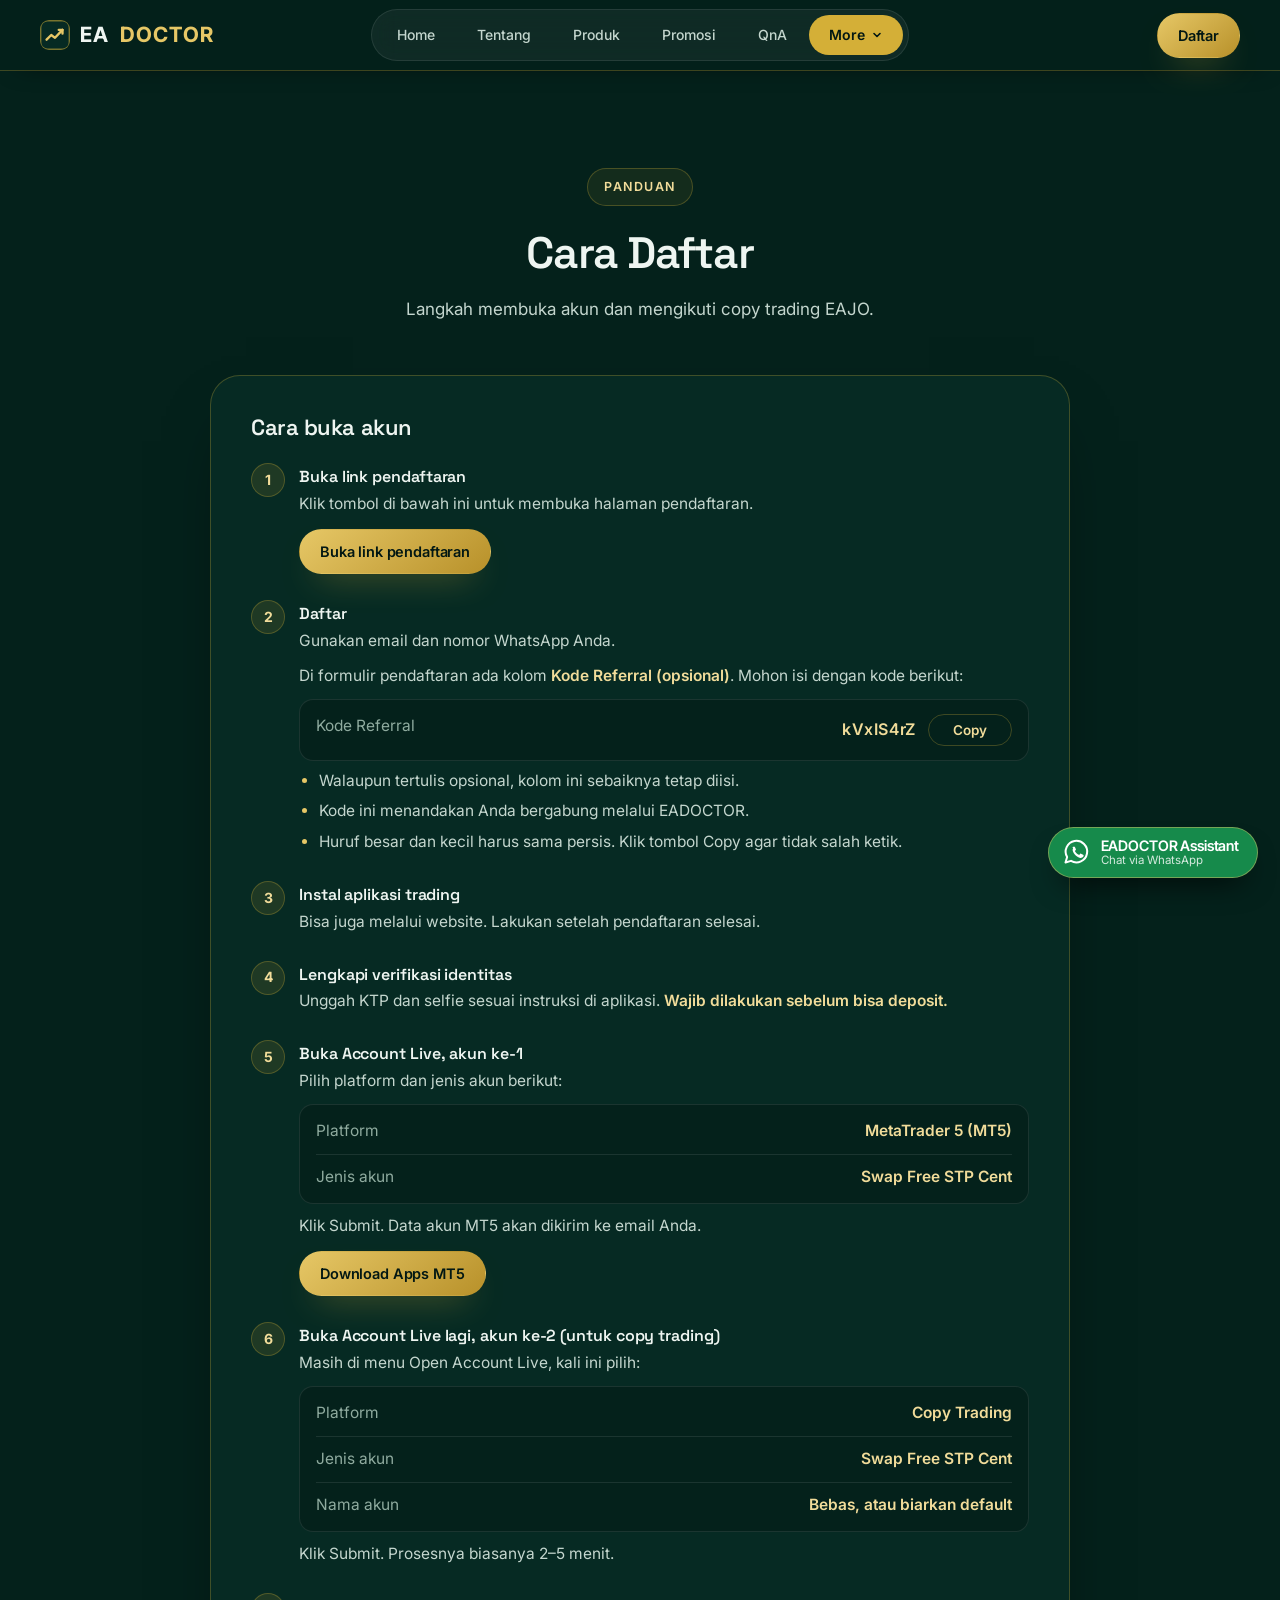
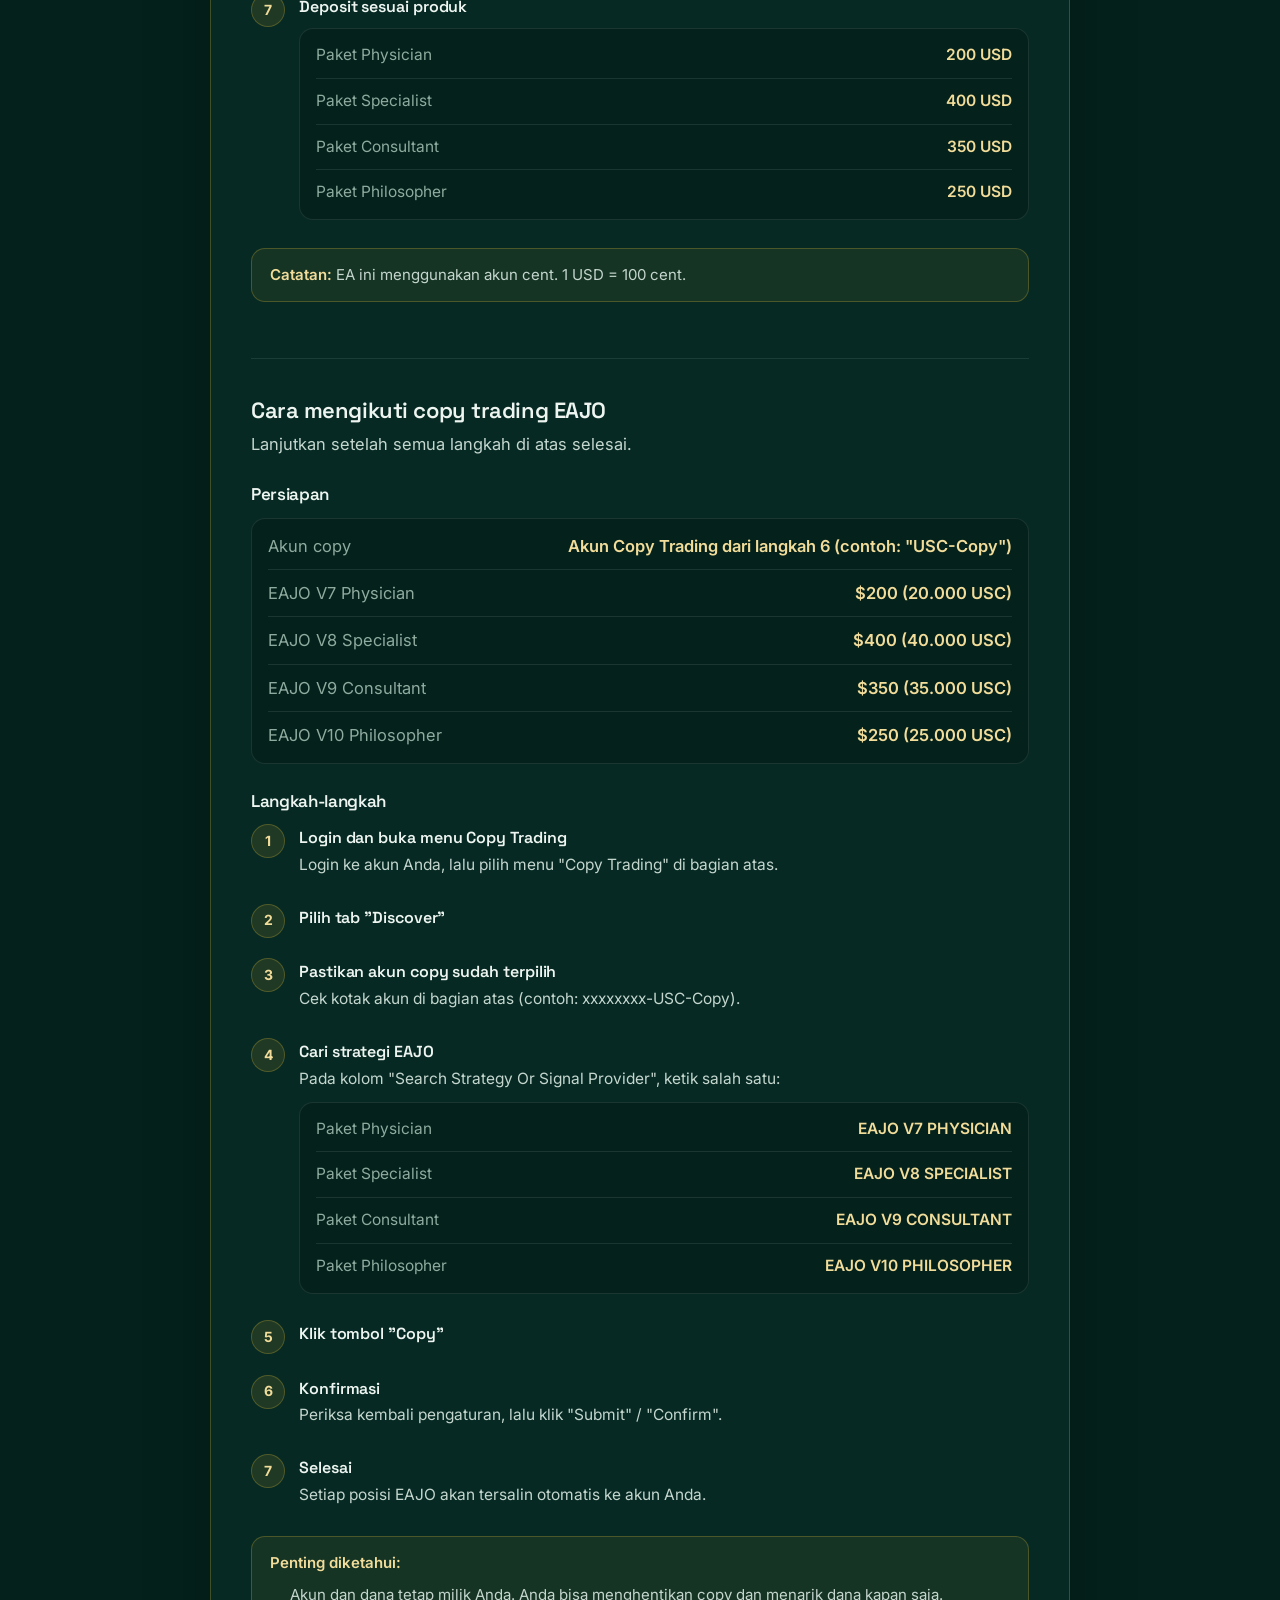
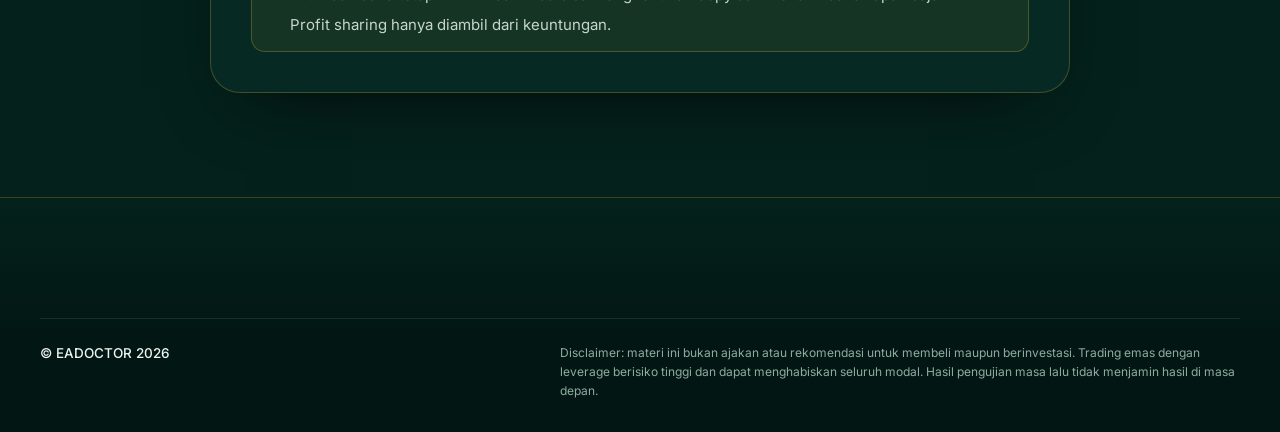
==== cara-daftar.html @ a0622074 "Update konten situs dan naikkan versi CSS/JS ke 20261121 Perubahan dari VS Code: style.css, main.js," ====
<!doctype html>
<html lang="id">
  <head>
    <meta charset="utf-8" />
    <meta name="viewport" content="width=device-width, initial-scale=1, viewport-fit=cover" />
    <title>Cara Daftar — EADOCTOR</title>
    <meta name="theme-color" content="#04211b" />
    <link rel="icon" href="assets/favicon.svg" type="image/svg+xml" />
    <link rel="preconnect" href="https://fonts.googleapis.com" />
    <link rel="preconnect" href="https://fonts.gstatic.com" crossorigin />
    <link
      rel="stylesheet"
      href="https://fonts.googleapis.com/css2?family=Inter+Tight:wght@500;600;700&family=Space+Grotesk:wght@500;600;700&family=Inter:wght@400;500;600;700&display=swap"
    />
    <link rel="stylesheet" href="assets/css/style.css?v=20261121" />
    <script src="assets/js/main.js?v=20261121" defer></script>
  </head>
  <body>
    <svg width="0" height="0" style="position: absolute" aria-hidden="true">
      <symbol id="i-wa" viewBox="0 0 24 24">
        <path d="M3.6 20.4 4.9 16A8.6 8.6 0 1 1 8 19.1l-4.4 1.3Z" />
        <path
          d="M9.2 8.3c.3-.6.6-.6.9-.6h.6c.2 0 .4.1.5.4l.7 1.7c.1.3 0 .5-.1.6l-.5.6c-.1.2-.2.3 0 .6.3.6.8 1.2 1.3 1.6.5.5 1.1.8 1.6 1 .3.1.4.1.6-.1l.6-.7c.2-.2.4-.2.6-.1l1.7.8c.2.1.4.2.4.4 0 .3 0 1-.5 1.5-.4.4-1.2.8-2 .7-1-.1-2.4-.6-3.8-1.9-1.4-1.3-2.2-2.8-2.4-3.8-.2-1 .1-1.8.3-2.1Z"
          fill="currentColor"
          stroke="none"
        />
      </symbol>
    </svg>

    <header class="nav" data-nav data-nav-tetap>
      <div class="wadah nav__isi">
        <a class="merek" href="index.html" aria-label="EADOCTOR, ke beranda">
          <img src="assets/favicon.svg" alt="" width="30" height="30" />EA<span>DOCTOR</span>
        </a>
        <nav class="nav__pil" id="nav-tautan" data-nav-tautan aria-label="Navigasi utama">
          <a href="index.html">Home</a>
          <a href="tentang.html">Tentang</a>
          <a href="produk.html">Produk</a>
          <a href="promosi.html">Promosi</a>
          <a href="index.html#faq">QnA</a>
          <div class="nav__lagi" data-nav-lagi>
            <button class="nav__lagi-tombol" type="button" data-nav-lagi-tombol aria-expanded="false" aria-controls="nav-lagi-menu">
              More<svg class="nav__lagi-panah" viewBox="0 0 12 12" aria-hidden="true"><path d="M3 4.5 6 7.5 9 4.5" /></svg>
            </button>
            <div class="nav__lagi-menu" id="nav-lagi-menu">
              <a href="tonton-akun-real.html">Tonton Akun Real</a>
              <a href="cara-daftar.html">Cara Daftar</a>
              <a href="data-analytic.html">Data Analytic</a>
              <a href="download-dokumen.html">Download Dokumen</a>
              <a href="https://h5.vantagemarketapp.com/h5/thirdparty/support/register?agentAccount=MzYwMTUwOTc=&invitecode=kVxIS4rZ" target="_blank" rel="noopener">Download Apps MT5</a>
            </div>
          </div>
          <a class="nav__seluler" href="https://vigco.co/la-s1com-inv/id/kVxIS4rZ" target="_blank" rel="noopener">Daftar</a>
        </nav>
        <div class="nav__aksi">
          <a class="tombol tombol--emas tombol--kecil" href="https://vigco.co/la-s1com-inv/id/kVxIS4rZ" target="_blank" rel="noopener">Daftar</a>
          <button
            class="nav__tombol"
            type="button"
            data-nav-tombol
            aria-controls="nav-tautan"
            aria-expanded="false"
            aria-label="Buka menu"
          >
            <span class="nav__garis"></span><span class="nav__garis"></span>
          </button>
        </div>
      </div>
    </header>

    <main class="bagian halaman">
      <div class="wadah">
        <div class="bagian__kepala bagian__kepala--tengah">
          <span class="eyebrow">Panduan</span>
          <h1 class="bagian__judul">Cara Daftar</h1>
          <p class="bagian__teks">Langkah membuka akun dan mengikuti copy trading EAJO.</p>
        </div>
        <div class="halaman__isi daftar-langkah">
          <h2 class="daftar-langkah__judul">Cara buka akun</h2>
          <ol class="qna__langkah">
            <li>
              <h3>Buka link pendaftaran</h3>
              <p>Klik tombol di bawah ini untuk membuka halaman pendaftaran.</p>
              <a class="tombol tombol--emas tombol--kecil daftar-langkah__tombol" href="https://www.vtg-mkt-apac.com/id/open-live-account/?affid=MzYwMTUwOTc=&invitecode=kVxIS4rZ" target="_blank" rel="noopener">Buka link pendaftaran</a>
            </li>
            <li>
              <h3>Daftar</h3>
              <p>Gunakan email dan nomor WhatsApp Anda.</p>
              <p>Di formulir pendaftaran ada kolom <strong>Kode Referral (opsional)</strong>. Mohon isi dengan kode berikut:</p>
              <ul class="daftar-langkah__pilihan">
                <li><span>Kode Referral</span><strong class="daftar-langkah__kode"><span class="akun-live__nomor">kVxIS4rZ</span><button type="button" class="fq-salin" data-salin="kVxIS4rZ">Copy</button></strong></li>
              </ul>
              <ul class="daftar-langkah__poin daftar-langkah__poin--titik">
                <li>Walaupun tertulis opsional, kolom ini sebaiknya tetap diisi.</li>
                <li>Kode ini menandakan Anda bergabung melalui EADOCTOR.</li>
                <li>Huruf besar dan kecil harus sama persis. Klik tombol Copy agar tidak salah ketik.</li>
              </ul>
            </li>
            <li>
              <h3>Instal aplikasi trading</h3>
              <p>Bisa juga melalui website. Lakukan setelah pendaftaran selesai.</p>
            </li>
            <li>
              <h3>Lengkapi verifikasi identitas</h3>
              <p>Unggah KTP dan selfie sesuai instruksi di aplikasi. <strong>Wajib dilakukan sebelum bisa deposit.</strong></p>
            </li>
            <li>
              <h3>Buka Account Live, akun ke-1</h3>
              <p>Pilih platform dan jenis akun berikut:</p>
              <ul class="daftar-langkah__pilihan">
                <li><span>Platform</span><strong>MetaTrader 5 (MT5)</strong></li>
                <li><span>Jenis akun</span><strong>Swap Free STP Cent</strong></li>
              </ul>
              <p>Klik Submit. Data akun MT5 akan dikirim ke email Anda.</p>
              <a class="tombol tombol--emas tombol--kecil daftar-langkah__tombol" href="https://h5.vantagemarketapp.com/h5/thirdparty/support/register?agentAccount=MzYwMTUwOTc=&invitecode=kVxIS4rZ" target="_blank" rel="noopener">Download Apps MT5</a>
            </li>
            <li>
              <h3>Buka Account Live lagi, akun ke-2 (untuk copy trading)</h3>
              <p>Masih di menu Open Account Live, kali ini pilih:</p>
              <ul class="daftar-langkah__pilihan">
                <li><span>Platform</span><strong>Copy Trading</strong></li>
                <li><span>Jenis akun</span><strong>Swap Free STP Cent</strong></li>
                <li><span>Nama akun</span><strong>Bebas, atau biarkan default</strong></li>
              </ul>
              <p>Klik Submit. Prosesnya biasanya 2–5 menit.</p>
            </li>
            <li>
              <h3>Deposit sesuai produk</h3>
              <ul class="daftar-langkah__pilihan">
                <li><span>Paket Physician</span><strong>200 USD</strong></li>
                <li><span>Paket Specialist</span><strong>400 USD</strong></li>
                <li><span>Paket Consultant</span><strong>350 USD</strong></li>
                <li><span>Paket Philosopher</span><strong>250 USD</strong></li>
              </ul>
            </li>
          </ol>
          <p class="daftar-langkah__catatan">
            <strong>Catatan:</strong> EA ini menggunakan akun cent. 1 USD = 100 cent.
          </p>

          <!-- ====== Prosedur copy trading (lanjutan setelah daftar selesai) ====== -->
          <h2 class="daftar-langkah__judul daftar-langkah__judul--lanjut">Cara mengikuti copy trading EAJO</h2>
          <p class="daftar-langkah__pengantar">Lanjutkan setelah semua langkah di atas selesai.</p>

          <h3 class="daftar-langkah__subjudul">Persiapan</h3>
          <ul class="daftar-langkah__pilihan">
            <li><span>Akun copy</span><strong>Akun Copy Trading dari langkah 6 (contoh: "USC-Copy")</strong></li>
            <li><span>EAJO V7 Physician</span><strong>$200 (20.000 USC)</strong></li>
            <li><span>EAJO V8 Specialist</span><strong>$400 (40.000 USC)</strong></li>
            <li><span>EAJO V9 Consultant</span><strong>$350 (35.000 USC)</strong></li>
            <li><span>EAJO V10 Philosopher</span><strong>$250 (25.000 USC)</strong></li>
          </ul>

          <h3 class="daftar-langkah__subjudul">Langkah-langkah</h3>
          <ol class="qna__langkah">
            <li>
              <h3>Login dan buka menu Copy Trading</h3>
              <p>Login ke akun Anda, lalu pilih menu "Copy Trading" di bagian atas.</p>
            </li>
            <li>
              <h3>Pilih tab "Discover"</h3>
            </li>
            <li>
              <h3>Pastikan akun copy sudah terpilih</h3>
              <p>Cek kotak akun di bagian atas (contoh: xxxxxxxx-USC-Copy).</p>
            </li>
            <li>
              <h3>Cari strategi EAJO</h3>
              <p>Pada kolom "Search Strategy Or Signal Provider", ketik salah satu:</p>
              <ul class="daftar-langkah__pilihan">
                <li><span>Paket Physician</span><strong>EAJO V7 PHYSICIAN</strong></li>
                <li><span>Paket Specialist</span><strong>EAJO V8 SPECIALIST</strong></li>
                <li><span>Paket Consultant</span><strong>EAJO V9 CONSULTANT</strong></li>
                <li><span>Paket Philosopher</span><strong>EAJO V10 PHILOSOPHER</strong></li>
              </ul>
            </li>
            <li>
              <h3>Klik tombol "Copy"</h3>
            </li>
            <li>
              <h3>Konfirmasi</h3>
              <p>Periksa kembali pengaturan, lalu klik "Submit" / "Confirm".</p>
            </li>
            <li>
              <h3>Selesai</h3>
              <p>Setiap posisi EAJO akan tersalin otomatis ke akun Anda.</p>
            </li>
          </ol>

          <div class="daftar-langkah__catatan">
            <p><strong>Penting diketahui:</strong></p>
            <ul class="daftar-langkah__poin">
              <li>Akun dan dana tetap milik Anda. Anda bisa menghentikan copy dan menarik dana kapan saja.</li>
              <li>Profit sharing hanya diambil dari keuntungan.</li>            </ul>
          </div>
        </div>
      </div>
    </main>

    <footer class="kaki">
      <div class="wadah">
        <div class="kaki__bawah">
          <p class="kaki__hak">© EADOCTOR 2026</p>
          <p class="kaki__kecil">
            Disclaimer: materi ini bukan ajakan atau rekomendasi untuk membeli maupun
            berinvestasi. Trading emas dengan leverage berisiko tinggi dan dapat
            menghabiskan seluruh modal. Hasil pengujian masa lalu tidak menjamin hasil di
            masa depan.
          </p>
        </div>
      </div>
    </footer>
    <div class="agen">
      <p class="agen__pesan" data-wa-pesan role="status" hidden>
        Nomor WhatsApp admin segera tersedia.
      </p>
      <a
        class="wa-mengambang"
        href="#"
        data-wa
        target="_blank"
        rel="noopener"
        aria-label="EADOCTOR Assistant, chat admin via WhatsApp"
      >
        <svg class="ikon" aria-hidden="true"><use href="#i-wa" /></svg>
        <span class="wa-mengambang__teks">
          <strong>EADOCTOR Assistant</strong>
          <small>Chat via WhatsApp</small>
        </span>
      </a>
    </div>
  </body>
</html>
---- assets/css/style.css ----
/* =========================================================
   EADOCTOR — gaya landing page
   Diturunkan dari gaya SLIMFie: judul padat Inter Tight, kartu bersudut
   besar, navigasi pil. Bedanya: zamrud gelap sebagai latar utama dan
   aksen emas. Satu tema gelap (disengaja), warna ditulis eksplisit.
   ========================================================= */

:root {
  --zamrud-950: #021713;
  --zamrud-900: #04211b;
  --zamrud-850: #062a23;
  --zamrud-800: #08342b;
  --zamrud-700: #0b4a3c;
  --zamrud-600: #0f6450;
  --zamrud-500: #14866a;
  --zamrud-400: #2fb38c;

  --emas-600: #b8912a;
  --emas-500: #d4af37;
  --emas-400: #e6c766;
  --emas-300: #f1dc9a;

  --teks: #eef5f1;
  --teks-2: #c4d6ce;
  --muted: #8fab9f;
  --line: rgba(255, 255, 255, 0.09);
  --line-emas: rgba(212, 175, 55, 0.28);

  --r-besar: 30px;
  --r: 22px;
  --r-kecil: 14px;
  --bayang: 0 30px 70px -36px rgba(0, 0, 0, 0.75);
  --bayang-kecil: 0 16px 38px -24px rgba(0, 0, 0, 0.7);
  --wadah: 1200px;
  --tinggi-nav: 72px;

  --f-teks: 'Inter', system-ui, -apple-system, 'Segoe UI', sans-serif;
  --f-judul: 'Inter Tight', 'Inter', system-ui, sans-serif;

  color-scheme: dark;
}

* { box-sizing: border-box; }
[hidden] { display: none !important; }

html { scroll-behavior: smooth; -webkit-text-size-adjust: 100%; scroll-padding-top: calc(var(--tinggi-nav) + 16px); }

body {
  margin: 0;
  font-family: var(--f-teks);
  color: var(--teks);
  background: var(--zamrud-900);
  font-size: 16.5px;
  line-height: 1.6;
  -webkit-font-smoothing: antialiased;
}

img { max-width: 100%; display: block; }
a { color: inherit; text-decoration: none; }
button, input { font-family: inherit; }
h1, h2, h3, h4 { font-family: var(--f-judul); margin: 0; line-height: 1.08; letter-spacing: -0.025em; font-weight: 600; text-wrap: balance; }
p { margin: 0; }
ul, ol { margin: 0; padding: 0; list-style: none; }

.wadah {
  width: 100%; max-width: calc(var(--wadah) + 52px); margin: 0 auto;
  padding-left: max(26px, env(safe-area-inset-left, 0px));
  padding-right: max(26px, env(safe-area-inset-right, 0px));
}
@media (max-width: 600px) {
  .wadah { padding-left: max(16px, env(safe-area-inset-left, 0px)); padding-right: max(16px, env(safe-area-inset-right, 0px)); }
}
.ikon { width: 22px; height: 22px; flex: none; fill: none; stroke: currentColor; stroke-width: 1.6; stroke-linecap: round; stroke-linejoin: round; }

.lewati {
  position: absolute; left: -9999px; top: 0; z-index: 200;
  background: var(--emas-500); color: var(--zamrud-950); padding: 12px 18px; border-radius: 0 0 12px 0;
}
.lewati:focus { left: 0; }

:focus-visible { outline: 3px solid var(--emas-400); outline-offset: 3px; border-radius: 6px; }

/* ---------- Tombol ---------- */
.tombol {
  display: inline-flex; align-items: center; justify-content: center; gap: 10px;
  padding: 15px 27px; border-radius: 999px; border: 1px solid transparent;
  font-size: 15.5px; font-weight: 600; letter-spacing: -0.01em; cursor: pointer;
  transition: transform 0.18s ease, background 0.18s ease, box-shadow 0.18s ease, color 0.18s ease, border-color 0.18s ease;
  text-align: center; background: none; color: inherit;
}
.tombol:hover { transform: translateY(-2px); }
.tombol:active { transform: translateY(0); }
.tombol--emas {
  background: linear-gradient(140deg, var(--emas-400), var(--emas-600)); color: var(--zamrud-950);
  box-shadow: 0 16px 34px -18px rgba(212, 175, 55, 0.75);
}
.tombol--emas:hover { background: linear-gradient(140deg, var(--emas-300), var(--emas-500)); }
.tombol--garis { border-color: var(--line-emas); color: var(--emas-300); }
.tombol--garis:hover { background: rgba(212, 175, 55, 0.1); border-color: var(--emas-400); }
.tombol--kecil { padding: 10px 20px; font-size: 14.5px; }
.tombol--lebar { width: 100%; }
.tombol .ikon { width: 18px; height: 18px; }

/* ---------- Navigasi ---------- */
.nav {
  position: fixed; inset: 0 0 auto; z-index: 60;
  padding: calc(14px + env(safe-area-inset-top, 0px)) 0 14px;
  transition: background 0.25s ease, box-shadow 0.25s ease, padding 0.25s ease;
}
.nav--melekat {
  background: rgba(4, 33, 27, 0.9);
  -webkit-backdrop-filter: blur(16px) saturate(160%);
  backdrop-filter: blur(16px) saturate(160%);
  box-shadow: 0 1px 0 var(--line-emas), 0 12px 26px -20px rgba(0, 0, 0, 0.8);
  padding-top: calc(9px + env(safe-area-inset-top, 0px)); padding-bottom: 9px;
}
.nav__isi { display: grid; grid-template-columns: 1fr auto 1fr; align-items: center; gap: 18px; }
.merek {
  font-family: var(--f-judul); font-weight: 700; font-size: 21px; letter-spacing: 0.06em;
  display: inline-flex; align-items: center; gap: 10px; justify-self: start; color: var(--teks);
}
.merek img { width: 30px; height: 30px; border-radius: 9px; }
.merek span { color: var(--emas-400); }
.nav__pil {
  display: flex; align-items: center; gap: 2px; padding: 5px;
  background: rgba(255, 255, 255, 0.05); border: 1px solid var(--line);
  border-radius: 999px; -webkit-backdrop-filter: blur(12px); backdrop-filter: blur(12px);
}
.nav__pil a {
  display: inline-block; padding: 9px 20px; border-radius: 999px;
  font-size: 14px; font-weight: 500; color: var(--teks-2);
  transition: background 0.18s ease, color 0.18s ease; white-space: nowrap;
}
.nav__pil a:hover { background: rgba(255, 255, 255, 0.07); color: #fff; }
.nav__pil a[aria-current="true"] {
  background: var(--emas-500); color: var(--zamrud-950); font-weight: 600;
  box-shadow: 0 6px 16px -10px rgba(212, 175, 55, 0.8);
}
.nav__pil .nav__seluler { display: none; }
.nav__aksi { display: flex; align-items: center; gap: 10px; justify-self: end; }
.nav__tombol {
  width: 44px; height: 44px; border-radius: 50%; border: 1px solid var(--line-emas);
  background: transparent; display: none; place-items: center; align-content: center; gap: 6px; cursor: pointer; color: var(--teks);
}
.nav__garis { display: block; width: 18px; height: 1.8px; background: currentColor; border-radius: 2px; transition: transform 0.2s ease; }
.nav__tombol[aria-expanded="true"] .nav__garis:first-child { transform: translateY(3.9px) rotate(45deg); }
.nav__tombol[aria-expanded="true"] .nav__garis:last-child { transform: translateY(-3.9px) rotate(-45deg); }

@media (max-width: 1000px) {
  .nav__pil a { padding: 9px 14px; font-size: 13.5px; }
}
@media (max-width: 860px) {
  .nav__isi { grid-template-columns: 1fr auto; }
  .nav__tombol { display: grid; }
  .nav__aksi .tombol { display: none; }
  .nav__pil {
    position: absolute; top: calc(100% + 8px); left: max(16px, env(safe-area-inset-left, 0px)); right: max(16px, env(safe-area-inset-right, 0px));
    flex-direction: column; align-items: stretch; gap: 3px; padding: 12px;
    background: var(--zamrud-850); border: 1px solid var(--line-emas); border-radius: 22px;
    box-shadow: var(--bayang); opacity: 0; visibility: hidden; transform: translateY(-8px);
    transition: opacity 0.18s ease, transform 0.18s ease, visibility 0.18s;
  }
  .nav__pil.nav__pil--buka { opacity: 1; visibility: visible; transform: none; }
  .nav__pil a { padding: 13px 14px; font-size: 16px; border-radius: 14px; }
  .nav__pil .nav__seluler { display: block; text-align: center; margin-top: 6px; border: 1px solid var(--line-emas); color: var(--emas-300); }
  .nav__pil .nav__seluler--emas { margin-top: 0; background: var(--emas-500); border-color: var(--emas-500); color: var(--zamrud-950); font-weight: 600; }
}

/* ---------- Navigasi: dropdown "More" ---------- */
.nav__lagi { position: relative; }
.nav__lagi-tombol {
  display: inline-flex; align-items: center; gap: 6px; padding: 9px 20px; border: 0; border-radius: 999px;
  background: transparent; font: inherit; font-size: 14px; font-weight: 500; color: var(--teks-2);
  cursor: pointer; white-space: nowrap; transition: background 0.18s ease, color 0.18s ease;
}
.nav__lagi-tombol:hover, .nav__lagi-tombol[aria-expanded="true"] { background: rgba(255, 255, 255, 0.07); color: #fff; }
.nav__lagi-tombol[aria-current="true"] { background: var(--emas-500); color: var(--zamrud-950); font-weight: 600; }
.nav__lagi-panah { width: 12px; height: 12px; fill: none; stroke: currentColor; stroke-width: 1.6; stroke-linecap: round; stroke-linejoin: round; transition: transform 0.18s ease; }
.nav__lagi-tombol[aria-expanded="true"] .nav__lagi-panah { transform: rotate(180deg); }
.nav__lagi-menu {
  position: absolute; top: calc(100% + 12px); left: 50%; min-width: 230px; padding: 8px;
  display: grid; gap: 2px; background: var(--zamrud-850); border: 1px solid var(--line-emas);
  border-radius: 18px; box-shadow: var(--bayang);
  opacity: 0; visibility: hidden; transform: translate(-50%, -6px);
  transition: opacity 0.18s ease, transform 0.18s ease, visibility 0.18s;
}
.nav__lagi--buka .nav__lagi-menu { opacity: 1; visibility: visible; transform: translate(-50%, 0); }
.nav__pil .nav__lagi-menu a { display: block; padding: 11px 14px; border-radius: 12px; }
.nav__pil .nav__lagi-menu a[aria-current="page"] { color: var(--emas-300); background: rgba(212, 175, 55, 0.08); }
@media (max-width: 1000px) {
  .nav__lagi-tombol { padding: 9px 14px; font-size: 13.5px; }
}
@media (max-width: 860px) {
  .nav__lagi-tombol { width: 100%; justify-content: space-between; padding: 13px 14px; font-size: 16px; border-radius: 14px; }
  .nav__lagi-menu {
    position: static; min-width: 0; padding: 2px 0 4px 12px; margin-left: 14px;
    background: none; border: 0; border-left: 1px solid var(--line-emas); border-radius: 0; box-shadow: none;
    display: none; opacity: 1; visibility: visible; transform: none; transition: none;
  }
  .nav__lagi--buka .nav__lagi-menu { display: grid; transform: none; }
  .nav__pil .nav__lagi-menu a { padding: 11px 12px; font-size: 15px; }
}

/* ---------- Hero ---------- */
/* Latar garis emas; lapisan gelap di tengah meredupkan garis di belakang teks */
.hero, .auth {
  background:
    radial-gradient(ellipse 58% 46% at 50% 42%, rgba(2, 23, 19, 0.72), rgba(2, 23, 19, 0) 72%),
    linear-gradient(180deg, rgba(2, 23, 19, 0) 70%, var(--zamrud-900) 100%),
    url("../img/latar-emas.svg") center / cover no-repeat,
    var(--zamrud-950);
}
.hero {
  position: relative; overflow: hidden;
  padding: 156px 0 110px;
}
.hero__air {
  position: absolute; left: 50%; top: 90px; transform: translateX(-50%);
  font-family: var(--f-judul); font-weight: 700; font-size: clamp(90px, 18vw, 250px);
  letter-spacing: -0.04em; line-height: 1; color: rgba(212, 175, 55, 0.022);
  pointer-events: none; user-select: none; white-space: nowrap;
}
.hero__isi { position: relative; z-index: 2; text-align: center; max-width: 900px; margin: 0 auto; }
.eyebrow {
  display: inline-flex; align-items: center; gap: 9px; font-size: 12.5px; font-weight: 600;
  letter-spacing: 0.12em; text-transform: uppercase; color: var(--emas-300);
  background: rgba(212, 175, 55, 0.08); border: 1px solid var(--line-emas);
  padding: 8px 16px; border-radius: 999px; margin-bottom: 24px;
}
.eyebrow .ikon { width: 16px; height: 16px; }
.hero__judul { font-size: clamp(32px, 4.4vw, 56px); letter-spacing: -0.035em; line-height: 1.1; }
/* Judul satu baris: putih bergradasi ke emas */
.hero__gradasi {
  background: linear-gradient(90deg, #ffffff 0%, #ffffff 28%, var(--emas-300) 62%, var(--emas-500) 100%);
  -webkit-background-clip: text; background-clip: text; color: transparent;
  -webkit-box-decoration-break: clone; box-decoration-break: clone;
}
@media (min-width: 1000px) {
  .hero__isi { max-width: 1100px; }
  .hero__judul { white-space: nowrap; }
}
.hero__baris { display: block; }
.hero__baris--aksen {
  margin-top: 6px;
  background: linear-gradient(100deg, var(--emas-300), var(--emas-500));
  -webkit-background-clip: text; background-clip: text; color: transparent;
}
.hero__teks { margin: 26px auto 0; max-width: 640px; font-size: clamp(16px, 1.35vw, 18.5px); color: var(--teks-2); }
.hero__aksi { display: flex; flex-wrap: wrap; gap: 14px; justify-content: center; margin-top: 36px; }
.hero__meta {
  display: flex; flex-wrap: wrap; gap: 10px 24px; justify-content: center; margin-top: 30px;
  font-size: 13.5px; color: var(--muted);
}
.hero__meta span { display: inline-flex; align-items: center; gap: 8px; }
.hero__meta .ikon { width: 16px; height: 16px; color: var(--emas-400); }

/* ---------- Pita angka (di bawah hero) ---------- */
.angka {
  display: grid; grid-template-columns: repeat(4, 1fr); gap: 1px; margin-top: 64px;
  background: var(--line-emas); border: 1px solid var(--line-emas); border-radius: var(--r); overflow: hidden;
  position: relative; z-index: 2;
}
.angka__item { background: rgba(6, 42, 35, 0.92); padding: 24px 22px; text-align: center; }
.angka__nilai { display: block; font-family: var(--f-judul); font-size: clamp(26px, 3vw, 36px); font-weight: 600; color: var(--emas-400); letter-spacing: -0.03em; font-variant-numeric: tabular-nums; }
.angka__label { display: block; margin-top: 4px; font-size: 13px; color: var(--muted); }
.angka__sub { display: block; margin-top: 6px; font-size: 12px; color: var(--emas-400); opacity: 0.8; }
@media (max-width: 760px) { .angka { grid-template-columns: repeat(2, 1fr); } }

/* ---------- Bagian umum ---------- */
.bagian { padding: 104px 0; }
.bagian--gelap { background: var(--zamrud-950); }
.bagian__kepala { max-width: 720px; margin-bottom: 52px; }
.bagian__kepala--tengah { margin-left: auto; margin-right: auto; text-align: center; }
.bagian__judul { font-size: clamp(28px, 3.6vw, 44px); letter-spacing: -0.03em; }
.bagian__judul em { font-style: normal; color: var(--emas-400); }
.bagian__teks { margin-top: 18px; font-size: 17px; color: var(--teks-2); }
@media (max-width: 700px) { .bagian { padding: 76px 0; } .bagian__kepala { margin-bottom: 36px; } }

.kisi { display: grid; gap: 20px; }
.kisi--3 { grid-template-columns: repeat(3, 1fr); }
.kisi--4 { grid-template-columns: repeat(4, 1fr); }
@media (max-width: 960px) { .kisi--3, .kisi--4 { grid-template-columns: repeat(2, 1fr); } }
@media (max-width: 600px) { .kisi--3, .kisi--4 { grid-template-columns: 1fr; } }

.kartu {
  background: var(--zamrud-850); border: 1px solid var(--line); border-radius: var(--r);
  padding: 28px; box-shadow: var(--bayang-kecil);
  transition: transform 0.2s ease, border-color 0.2s ease, box-shadow 0.2s ease;
}
.kartu:hover { transform: translateY(-4px); border-color: var(--line-emas); box-shadow: var(--bayang); }
.kartu__ikon {
  width: 48px; height: 48px; border-radius: 14px; display: grid; place-items: center; margin-bottom: 20px;
  background: rgba(212, 175, 55, 0.1); border: 1px solid var(--line-emas); color: var(--emas-400);
}
.kartu h3 { font-size: 19px; letter-spacing: -0.02em; }
.kartu p { margin-top: 10px; font-size: 15px; color: var(--teks-2); }

/* ---------- Tentang ---------- */
.tentang { display: grid; grid-template-columns: 1fr 1fr; gap: 56px; align-items: center; margin-bottom: 56px; }
.tentang .bagian__kepala { margin-bottom: 0; }
.bingkai-foto {
  aspect-ratio: 4 / 3; border-radius: var(--r-besar); overflow: hidden;
  border: 1px solid var(--line-emas); background:
    radial-gradient(60% 60% at 70% 30%, rgba(212, 175, 55, 0.14), transparent 70%),
    var(--zamrud-850);
  display: grid; place-items: center; color: var(--muted); font-size: 14px; text-align: center; padding: 20px;
}
.bingkai-foto img { width: 100%; height: 100%; object-fit: cover; }
@media (max-width: 860px) { .tentang { grid-template-columns: 1fr; gap: 32px; } }

/* ---------- Investor ---------- */
.metrik { padding: 24px; }
.metrik__label { font-size: 12px; letter-spacing: 0.12em; text-transform: uppercase; color: var(--muted); font-weight: 600; }
.metrik__nilai { margin-top: 10px; font-family: var(--f-judul); font-size: 34px; font-weight: 600; letter-spacing: -0.03em; color: var(--teks); font-variant-numeric: tabular-nums; }
.metrik__catatan { margin-top: 4px; font-size: 13px; color: var(--muted); }

.investor__baris { display: grid; grid-template-columns: 1.6fr 1fr; gap: 20px; margin-top: 20px; }
@media (max-width: 960px) { .investor__baris { grid-template-columns: 1fr; } }
.grafik {
  min-height: 320px; border-radius: var(--r); border: 1px dashed var(--line-emas);
  background:
    linear-gradient(transparent 79px, var(--line) 80px) 0 0 / 100% 80px,
    var(--zamrud-850);
  display: grid; place-items: center; color: var(--muted); font-size: 14px; text-align: center; padding: 24px;
}

/* ---------- Konten EAJO ---------- */
.kisi--2 { grid-template-columns: repeat(2, 1fr); }
@media (max-width: 600px) { .kisi--2 { grid-template-columns: 1fr; } }
.kartu--sorot { border: 1.5px solid var(--emas-500); background: linear-gradient(170deg, rgba(212, 175, 55, 0.1), var(--zamrud-850) 55%); }
.kartu--sorot .metrik__nilai { color: var(--emas-400); }
.metrik__sub { margin-top: 8px; font-size: 13.5px; color: var(--teks-2); line-height: 1.45; }
.metrik__nilai--besar { font-size: clamp(30px, 4vw, 44px); }

.sub-kepala { margin: 72px 0 24px; }
.sub-kepala:first-child { margin-top: 0; }
.sub-kepala h3 { font-size: clamp(22px, 2.6vw, 30px); letter-spacing: -0.025em; }
.sub-kepala .label-kecil { display: block; margin-bottom: 8px; font-size: 12px; letter-spacing: 0.14em; text-transform: uppercase; color: var(--emas-300); font-weight: 700; }
.sub-kepala p { margin-top: 8px; font-size: 14.5px; color: var(--muted); }

.sorotan {
  margin-top: 20px; padding: 28px; border-radius: var(--r);
  border: 1.5px solid var(--emas-500); background: rgba(212, 175, 55, 0.08);
}
.sorotan h3 { font-size: clamp(22px, 3vw, 30px); color: var(--emas-400); }
.sorotan p { margin-top: 10px; font-size: 15.5px; color: var(--teks-2); }

.statistik-mini { display: grid; grid-template-columns: repeat(3, 1fr); gap: 12px; margin-top: 20px; padding: 22px 28px; }
.statistik-mini strong { display: block; font-family: var(--f-judul); font-size: 24px; font-weight: 600; letter-spacing: -0.02em; font-variant-numeric: tabular-nums; }
.statistik-mini span { font-size: 13px; color: var(--muted); }
@media (max-width: 520px) { .statistik-mini { padding: 20px; } .statistik-mini strong { font-size: 19px; } }

/* Berita berjalan (tahap pengujian) */
.berjalan {
  overflow: hidden; padding: 14px 0;
  border-top: 1px solid var(--line-emas); border-bottom: 1px solid var(--line-emas);
  background: rgba(212, 175, 55, 0.04);
  -webkit-mask-image: linear-gradient(90deg, transparent, #000 8%, #000 92%, transparent);
  mask-image: linear-gradient(90deg, transparent, #000 8%, #000 92%, transparent);
}
.berjalan__jalur { display: flex; width: max-content; animation: berjalan var(--durasi-berjalan, 30s) linear infinite; }
.berjalan:hover .berjalan__jalur { animation-play-state: paused; }
.berjalan__grup { display: flex; flex: none; }
.berjalan__item {
  display: inline-flex; align-items: center; gap: 12px; white-space: nowrap;
  padding: 10px 28px; font-size: 15px; color: var(--muted);
}
.berjalan__item::after { content: "◆"; margin-left: 28px; font-size: 10px; color: var(--emas-500); }
.berjalan__item strong { font-family: var(--f-judul); font-size: 17px; font-weight: 600; color: var(--teks); letter-spacing: -0.01em; }
.berjalan__nomor {
  width: 32px; height: 32px; border-radius: 50%; display: grid; place-items: center; flex: none;
  background: linear-gradient(140deg, var(--emas-400), var(--emas-600)); color: var(--zamrud-950);
  font-family: var(--f-judul); font-weight: 700; font-size: 15px;
}
.berjalan--hero { position: relative; z-index: 2; margin-top: 52px; padding: 8px 0; background: rgba(2, 23, 19, 0.55); }
.berjalan--hero .berjalan__item { padding: 8px 24px; }
.berjalan--hero .berjalan__item::after { margin-left: 24px; }
.berjalan--hero .berjalan__item strong { font-size: 15.5px; font-weight: 500; }
.berjalan__item .ikon { width: 18px; height: 18px; color: var(--emas-400); }
.berjalan--hero + .angka { margin-top: 28px; }
@keyframes berjalan { to { transform: translateX(-50%); } }
@media (prefers-reduced-motion: reduce) {
  .berjalan { -webkit-mask-image: none; mask-image: none; }
  .berjalan__jalur { animation: none; width: auto; }
  .berjalan__grup { flex-wrap: wrap; justify-content: center; }
  .berjalan__grup[aria-hidden] { display: none; }
}

.robot { width: 100%; height: 100%; max-height: 420px; }
.bingkai-foto--robot { aspect-ratio: auto; padding: 32px; }

.grafik--svg { display: block; min-height: 0; padding: 20px 20px 12px; border-style: solid; background: var(--zamrud-850); }
.grafik--svg svg { width: 100%; height: auto; }
.catatan-kecil { margin-top: 14px; font-size: 13.5px; color: var(--muted); line-height: 1.6; }

.tabel-wrap { overflow-x: auto; border-radius: var(--r); border: 1px solid var(--line-emas); }
.tabel-wrap table { width: 100%; min-width: 560px; border-collapse: collapse; background: var(--zamrud-850); }
.tabel-wrap th, .tabel-wrap td { text-align: left; padding: 18px 22px; }
.tabel-wrap th { background: var(--zamrud-800); font-size: 12px; letter-spacing: 0.1em; text-transform: uppercase; color: var(--muted); font-weight: 600; }
.tabel-wrap td { border-top: 1px solid var(--line); font-size: 16px; vertical-align: middle; }
.tabel-wrap tr.sorot td { background: rgba(212, 175, 55, 0.08); }
.tabel__modal { display: block; font-family: var(--f-judul); font-size: 20px; font-weight: 600; }
.tabel-wrap tr.sorot .tabel__modal { color: var(--emas-400); }
.tabel__catatan { display: block; font-size: 12.5px; color: var(--muted); font-weight: 400; }
.risiko-tinggi { color: #f2a65a; font-weight: 600; }
.risiko-sedang { color: var(--emas-400); font-weight: 600; }
.risiko-rendah { color: #8fe3b0; font-weight: 600; }

.penutup { display: grid; grid-template-columns: auto 1fr; gap: 32px; align-items: center; text-align: left; }
.penutup .robot { width: clamp(150px, 20vw, 220px); height: auto; }
.penutup__tanda { display: block; margin-top: 12px; font-size: 12.5px; letter-spacing: 0.18em; color: var(--muted); font-family: var(--f-teks); font-weight: 600; }
.penutup { row-gap: 0; }
.penutup .hero__aksi { grid-column: 1 / -1; justify-content: center; margin-top: 0; }
@media (max-width: 700px) { .penutup { grid-template-columns: 1fr; text-align: center; justify-items: center; } }

/* ---------- Produk EA & Promosi (ed-) ---------- */
.ed-bagian {
  --ed-emas: #d4af37;
  --ed-krem: #f6f1e3;
  --ed-oranye: #f2a65a;
  --ed-teal: #2baa82;
  --ed-abu: #d9dfdc;
  --ed-redup: rgba(246, 241, 227, 0.68);
  --ed-garis: rgba(212, 175, 55, 0.24);
  --ed-kartu: rgba(4, 30, 24, 0.82);
  padding: 110px 0;
  background: var(--zamrud-900);
  color: var(--ed-krem);
  font-family: 'Inter', system-ui, sans-serif;
}
#promosi.ed-bagian { background: var(--zamrud-950); }
.ed-bagian h2, .ed-bagian h3 { font-family: 'Space Grotesk', 'Inter', system-ui, sans-serif; letter-spacing: -0.02em; }

.ed-kepala { max-width: 760px; margin: 0 auto 48px; text-align: center; }
.ed-label {
  display: inline-flex; align-items: center; gap: 8px;
  font-size: 12px; font-weight: 700; letter-spacing: 0.14em; text-transform: uppercase; color: var(--ed-emas);
}
.ed-label .ikon { width: 16px; height: 16px; }
.ed-judul { margin-top: 14px; font-size: clamp(30px, 4.4vw, 46px); line-height: 1.12; font-weight: 700; color: var(--ed-krem); }
.ed-judul em { font-style: normal; color: var(--ed-emas); }
.ed-subjudul { margin: 18px auto 0; max-width: 620px; font-size: 16.5px; line-height: 1.65; color: var(--ed-redup); }

.ed-kisi { display: grid; grid-template-columns: repeat(3, 1fr); gap: 22px; align-items: stretch; }
.ed-kartu {
  position: relative; padding: 28px; border-radius: 20px;
  background: var(--ed-kartu); border: 1px solid var(--ed-garis);
  box-shadow: 0 24px 50px -32px rgba(0, 0, 0, 0.8);
}
.ed-kartu--sorot {
  border: 2px solid var(--ed-emas);
  background: linear-gradient(170deg, rgba(212, 175, 55, 0.12), var(--ed-kartu) 48%);
}

/* Kartu produk */
.ed-produk { display: flex; flex-direction: column; }
.ed-badge {
  align-self: flex-start; padding: 5px 12px; border-radius: 999px;
  font-size: 11px; font-weight: 700; letter-spacing: 0.12em; text-transform: uppercase;
  color: var(--ed-emas); border: 1px solid var(--ed-garis); background: rgba(212, 175, 55, 0.08);
}
.ed-kartu--sorot .ed-badge { background: var(--ed-emas); border-color: var(--ed-emas); color: var(--zamrud-950); }
.ed-produk__versi { margin-top: 20px; font-size: 12px; font-weight: 600; letter-spacing: 0.14em; text-transform: uppercase; color: var(--ed-redup); }
.ed-produk__nama { margin-top: 4px; font-size: 28px; font-weight: 700; color: var(--ed-krem); }
.ed-produk__modal { display: grid; margin-top: 18px; padding: 16px 0; border-top: 1px solid var(--line); border-bottom: 1px solid var(--line); }
.ed-produk__modal span { font-size: 13px; color: var(--ed-redup); }
.ed-produk__modal strong { font-family: 'Space Grotesk', 'Inter', sans-serif; font-size: 38px; font-weight: 700; line-height: 1.15; color: var(--ed-emas); }
.ed-produk__modal small { font-size: 13px; color: var(--ed-redup); }

.ed-statistik { display: grid; gap: 8px; margin-top: 18px; }
.ed-statistik__baris { display: flex; justify-content: space-between; align-items: baseline; gap: 12px; font-size: 14px; color: var(--ed-redup); }
.ed-statistik__baris strong { font-family: 'Space Grotesk', 'Inter', sans-serif; font-size: 18px; font-weight: 700; color: var(--ed-krem); }
.ed-statistik__baris strong.ed-emas { color: var(--ed-emas); }
.ed-statistik__baris strong.ed-oranye { color: var(--ed-oranye); }
.ed-bar { height: 8px; margin-bottom: 8px; border-radius: 999px; background: rgba(255, 255, 255, 0.08); overflow: hidden; }
.ed-bar__isi { display: block; height: 100%; border-radius: 999px; }
.ed-bar__isi--profit { background: linear-gradient(90deg, #9a6b16, var(--ed-emas) 55%, #f1dc9a); }
.ed-bar__isi--risiko { background: var(--ed-oranye); }

.ed-produk__cocok { margin-top: auto; padding-top: 18px; font-size: 14.5px; line-height: 1.55; color: var(--ed-krem); }
.ed-produk__cocok span { display: block; margin-bottom: 4px; font-size: 11.5px; font-weight: 700; letter-spacing: 0.12em; text-transform: uppercase; color: var(--ed-emas); }

/* Grid 4 produk */
.ed-kisi--4 { grid-template-columns: repeat(4, 1fr); gap: 18px; }
.ed-kisi--4 .ed-kartu { padding: 24px 22px; }
.ed-kisi--4 .ed-produk__modal strong { font-size: 34px; }

/* Tema warna produk: bingkai emas + latar warna pekat (2026-11-21) */
.ed-tema {
  --tema-1: #0b7a3e; --tema-2: #086130;
  --ed-oranye: #ffc58a;
  border: 2px solid transparent;
  background:
    linear-gradient(165deg, var(--tema-1), var(--tema-2)) padding-box,
    linear-gradient(160deg, #f1dc9a, #d4af37 45%, #9a6b16) border-box;
  box-shadow: 0 24px 50px -30px rgba(0, 0, 0, 0.85), 0 0 0 1px rgba(212, 175, 55, 0.15);
}
/* Degradasi terang (atas) ke gelap (bawah) */
.ed-tema--hijau  { --tema-1: #17b35c; --tema-2: #04401f; }   /* hijau pekat */
.ed-tema--biru   { --tema-1: #2f6fe8; --tema-2: #061f5c; }   /* biru pekat */
.ed-tema--merah  { --tema-1: #ff3030; --tema-2: #7c0505; --ed-emas: #ffe08a; --ed-oranye: #fff1d6; } /* merah menyala */
.ed-tema--ungu   { --tema-1: #9a3fd0; --tema-2: #33084a; }   /* ungu romawi */

/* Tanda seru: paket berisiko tinggi */
.ed-badge--bahaya { display: inline-flex; align-items: center; gap: 6px; }
.ed-tema .ed-badge--bahaya { background: #fff1d6; border-color: #fff1d6; color: #8a0606; }
.ed-badge--bahaya b,
.ed-peringatan b {
  display: inline-grid; place-items: center; flex: none; border-radius: 50%;
  font-family: 'Space Grotesk', 'Inter', sans-serif; font-weight: 800; line-height: 1;
}
.ed-badge--bahaya b { width: 16px; height: 16px; font-size: 11px; background: #c40808; color: #fff; }
.ed-peringatan {
  display: flex; align-items: flex-start; gap: 10px; margin-top: 14px; padding: 10px 12px;
  border-radius: 12px; background: rgba(0, 0, 0, 0.32); border: 1px solid rgba(255, 241, 214, 0.55);
  font-size: 13.5px; line-height: 1.5; color: #fff1d6; text-align: left;
}
.ed-peringatan b { width: 22px; height: 22px; font-size: 14px; background: #fff1d6; color: #b30707; }
.ed-peringatan strong { color: #fff; }
.ed-peringatan--kecil { margin: -10px 0 18px; font-size: 13px; }

/* Carousel kartu produk: digeser (swipe/drag), kartu terpilih membesar.
   Aktif hanya jika JS menambahkan .ed-geser; tanpa JS tetap grid biasa. */
.ed-geser-wadah { position: relative; }
.ed-kisi.ed-geser {
  --kartu-l: 310px;
  display: flex; gap: 20px; max-width: none; margin: 0;
  overflow-x: auto; overscroll-behavior-x: contain;
  scroll-snap-type: x mandatory; scrollbar-width: none;
  padding: 34px calc(50% - var(--kartu-l) / 2) 40px;
  cursor: grab; -webkit-user-select: none; user-select: none;
  -webkit-mask-image: linear-gradient(90deg, transparent, #000 6%, #000 94%, transparent);
          mask-image: linear-gradient(90deg, transparent, #000 6%, #000 94%, transparent);
}
.ed-kisi.ed-geser::-webkit-scrollbar { display: none; }
.ed-kisi.ed-geser.sedang-tarik { cursor: grabbing; scroll-snap-type: none; }
.ed-geser > .ed-kartu {
  flex: 0 0 var(--kartu-l); scroll-snap-align: center;
  transform: scale(0.88); opacity: 0.62; filter: saturate(0.85);
  transition: transform 0.4s cubic-bezier(.2,.8,.2,1), opacity 0.4s ease, filter 0.4s ease, box-shadow 0.4s ease;
}
.ed-geser > .ed-kartu:hover { transform: scale(0.93); opacity: 0.85; }
.ed-geser > .ed-kartu.aktif {
  transform: scale(1.06); opacity: 1; filter: none; z-index: 1;
  box-shadow: 0 30px 60px -28px rgba(0, 0, 0, 0.9), 0 0 0 1px rgba(241, 220, 154, 0.5), 0 0 40px -6px rgba(212, 175, 55, 0.45);
}
.ed-geser > .ed-kartu.aktif:hover { transform: scale(1.08); }
.ed-geser a, .ed-geser img { -webkit-user-drag: none; }

.ed-geser-panah {
  position: absolute; top: 50%; z-index: 2; width: 46px; height: 46px; margin-top: -23px;
  display: grid; place-items: center; border-radius: 50%; cursor: pointer;
  color: #1a1305; font-size: 22px; line-height: 1; border: 0;
  background: linear-gradient(140deg, #e6c766, #d4af37 55%, #b8912a);
  box-shadow: 0 10px 24px -10px rgba(0, 0, 0, 0.8);
  transition: transform 0.2s ease, opacity 0.2s ease;
}
.ed-geser-panah:hover { transform: scale(1.08); }
.ed-geser-panah:disabled { opacity: 0.3; cursor: default; transform: none; }
.ed-geser-panah--kiri { left: 4px; }
.ed-geser-panah--kanan { right: 4px; }
.ed-geser-titik { display: flex; justify-content: center; gap: 10px; margin-top: 4px; }
.ed-geser-titik button {
  width: 10px; height: 10px; padding: 0; border: 0; border-radius: 999px; cursor: pointer;
  background: rgba(246, 241, 227, 0.3); transition: width 0.3s ease, background 0.3s ease;
}
.ed-geser-titik button[aria-current="true"] { width: 28px; background: #d4af37; }
@media (max-width: 600px) {
  .ed-kisi.ed-geser { --kartu-l: min(78vw, 320px); gap: 14px; padding-top: 26px; padding-bottom: 30px; }
  .ed-geser-panah { display: none; }
}
@media (prefers-reduced-motion: reduce) {
  .ed-geser > .ed-kartu { transition: none; }
}
.ed-tema .ed-badge { background: rgba(0, 0, 0, 0.32); border-color: rgba(241, 220, 154, 0.55); color: #f1dc9a; }
.ed-tema.ed-kartu--sorot .ed-badge { background: var(--ed-emas); border-color: var(--ed-emas); color: var(--zamrud-950); }
.ed-tema .ed-produk__versi,
.ed-tema .ed-produk__modal span,
.ed-tema .ed-produk__modal small,
.ed-tema .ed-statistik__baris,
.ed-tema .hm-paket__untuk,
.ed-tema .hm-paket__harga small { color: rgba(246, 241, 227, 0.82); }
.ed-tema .ed-produk__modal,
.ed-tema .hm-paket__harga { border-color: rgba(241, 220, 154, 0.28); }
.ed-tema .ed-bar { background: rgba(0, 0, 0, 0.28); }
.ed-tema .ed-produk__nama { text-shadow: 0 2px 12px rgba(0, 0, 0, 0.35); }

/* Kotak keterangan */
.ed-keterangan { display: grid; grid-template-columns: repeat(3, 1fr); gap: 24px; margin-top: 22px; padding: 24px 28px; }
.ed-keterangan strong { font-family: 'Space Grotesk', 'Inter', sans-serif; font-size: 15px; color: var(--ed-emas); }
.ed-keterangan p { margin-top: 6px; font-size: 14px; line-height: 1.55; color: var(--ed-redup); }

/* Tombol & catatan */
.ed-aksi { display: flex; justify-content: center; margin-top: 40px; }
.ed-tombol {
  display: inline-flex; align-items: center; justify-content: center; gap: 8px;
  padding: 15px 28px; border-radius: 999px; text-align: center;
  font-weight: 600; font-size: 15.5px; color: var(--zamrud-950);
  background: linear-gradient(140deg, #e6c766, var(--ed-emas) 55%, #b8912a);
  box-shadow: 0 14px 30px -16px rgba(212, 175, 55, 0.7);
  transition: transform 0.2s ease, filter 0.2s ease;
}
.ed-tombol:hover { transform: translateY(-2px); filter: brightness(1.08); }
.ed-catatan { max-width: 680px; margin: 18px auto 0; text-align: center; font-size: 13px; line-height: 1.6; color: var(--ed-redup); }

/* Pembagian profit */
.ed-pembagian { max-width: 860px; margin: 0 auto; }
.ed-pembagian__judul { font-size: 12.5px; font-weight: 700; letter-spacing: 0.14em; text-transform: uppercase; color: var(--ed-emas); }
.ed-pembagian__bar { display: flex; gap: 4px; height: 46px; margin: 16px 0 14px; border-radius: 14px; overflow: hidden; }
.ed-pembagian__bar span {
  display: grid; place-items: center; min-width: 0;
  font-family: 'Space Grotesk', 'Inter', sans-serif; font-size: 15px; font-weight: 700; color: var(--zamrud-950);
}
.ed-pembagian__bar span:last-child { font-size: 13px; }
.ed-warna-1 { background: var(--ed-emas); }
.ed-warna-2 { background: var(--ed-teal); }
.ed-warna-3 { background: var(--ed-abu); }
.ed-legenda { display: flex; flex-wrap: wrap; gap: 8px 20px; font-size: 14px; color: var(--ed-redup); }
.ed-legenda li { display: inline-flex; align-items: center; gap: 8px; }
.ed-legenda i { width: 11px; height: 11px; border-radius: 3px; }
.ed-legenda strong { color: var(--ed-krem); }

.ed-subkepala { margin: 64px 0 28px; text-align: center; }
.ed-subkepala h3 { margin-top: 10px; font-size: clamp(24px, 3vw, 32px); font-weight: 700; color: var(--ed-krem); }

/* Kartu jenjang */
.ed-jenjang { display: flex; flex-direction: column; }
.ed-jenjang__kepala {
  display: flex; align-items: center; gap: 12px;
  font-size: 13px; font-weight: 700; letter-spacing: 0.14em; text-transform: uppercase; color: var(--ed-krem);
}
.ed-jenjang__no {
  width: 30px; height: 30px; flex: none; display: grid; place-items: center; border-radius: 50%;
  font-family: 'Space Grotesk', 'Inter', sans-serif; font-size: 14px; letter-spacing: 0; color: var(--zamrud-950);
  background: linear-gradient(140deg, #e6c766, var(--ed-emas) 55%, #b8912a);
}
.ed-jenjang__persen { margin-top: 18px; font-family: 'Space Grotesk', 'Inter', sans-serif; font-size: 42px; font-weight: 700; line-height: 1; color: var(--ed-emas); }
.ed-jenjang__sub { margin-top: 6px; font-size: 13.5px; color: var(--ed-redup); }
.ed-jenjang__teks { margin-top: 16px; padding-top: 16px; border-top: 1px solid var(--line); font-size: 14.5px; line-height: 1.6; color: var(--ed-krem); }

@media (max-width: 1100px) {
  .ed-kisi--4 { grid-template-columns: repeat(2, 1fr); max-width: 760px; margin: 0 auto; }
}
@media (max-width: 860px) {
  .ed-kisi, .ed-keterangan { grid-template-columns: 1fr; }
  .ed-kisi { max-width: 480px; margin: 0 auto; }
}
@media (min-width: 601px) and (max-width: 860px) {
  .ed-kisi--4 { grid-template-columns: repeat(2, 1fr); max-width: 760px; }
}
@media (max-width: 600px) {
  .ed-bagian { padding: 76px 0; }
  .ed-kepala { margin-bottom: 36px; }
  .ed-kartu { padding: 22px; }
  .ed-keterangan { gap: 16px; padding: 22px; }
  .ed-tombol { width: 100%; padding: 14px 20px; }
}

.kisi--5 { grid-template-columns: repeat(5, 1fr); }
@media (max-width: 960px) { .kisi--5 { grid-template-columns: repeat(3, 1fr); } }
@media (max-width: 600px) { .kisi--5 { grid-template-columns: repeat(2, 1fr); } }
.pool {
  display: grid; grid-template-columns: auto 1fr; gap: 20px 48px; align-items: center;
  margin-top: 20px; padding: 28px 32px; border-style: dashed; border-color: var(--line-emas);
}
.pool > div:first-child { padding-right: 48px; border-right: 1px solid var(--line); }
.pool__judul { font-weight: 600; color: var(--teks); }
.pool__daftar { display: grid; gap: 8px; margin-top: 12px; }
.pool__daftar li { display: flex; gap: 10px; font-size: 15px; color: var(--teks-2); }
.pool__daftar li::before { content: "✦"; color: var(--emas-400); }
@media (max-width: 600px) {
  .pool { grid-template-columns: 1fr; padding: 24px; }
  .pool > div:first-child { padding-right: 0; border-right: 0; padding-bottom: 16px; border-bottom: 1px solid var(--line); }
}

/* ---------- Pita ajakan ---------- */
.ajakan {
  border-radius: var(--r-besar); padding: 56px; text-align: center;
  border: 1px solid var(--line-emas);
  background:
    radial-gradient(70% 90% at 50% 0%, rgba(212, 175, 55, 0.16), transparent 70%),
    var(--zamrud-850);
}
.ajakan .hero__aksi { margin-top: 28px; }
@media (max-width: 600px) { .ajakan { padding: 40px 22px; } }

/* ---------- Kaki ---------- */
.kaki { background: var(--zamrud-950); border-top: 1px solid var(--line-emas); padding: 72px 0 32px; color: var(--muted); }
.kaki__isi { display: grid; grid-template-columns: 1.5fr 1fr 1fr; gap: 44px; }
.kaki__merek p { margin-top: 16px; font-size: 14.5px; max-width: 340px; }
.kaki__kolom { display: grid; gap: 11px; align-content: start; }
.kaki__kolom h3 { font-size: 11.5px; letter-spacing: 0.14em; text-transform: uppercase; color: var(--emas-300); font-family: var(--f-teks); margin-bottom: 4px; font-weight: 700; }
.kaki__kolom a { font-size: 14.5px; color: var(--teks-2); transition: color 0.15s; }
.kaki__kolom a:hover { color: var(--emas-400); }
.kaki__bawah { display: flex; gap: 20px; justify-content: space-between; align-items: flex-start; margin-top: 48px; padding-top: 24px; border-top: 1px solid var(--line); flex-wrap: wrap; }
.kaki__hak { font-size: 13.5px; color: var(--teks); font-weight: 500; }
.kaki__kecil { font-size: 12px; max-width: 680px; line-height: 1.6; }
@media (max-width: 760px) { .kaki__isi { grid-template-columns: 1fr; gap: 32px; } }

/* ---------- WhatsApp mengambang ---------- */
.agen {
  position: fixed; z-index: 70;
  right: calc(22px + env(safe-area-inset-right, 0px)); bottom: calc(22px + env(safe-area-inset-bottom, 0px));
  display: flex; flex-direction: column; align-items: flex-end; gap: 10px;
}
.wa-mengambang {
  display: inline-flex; align-items: center; gap: 10px; padding: 9px 18px 9px 12px; border-radius: 999px;
  background: #168a4b; color: #fff; border: 1px solid rgba(230, 199, 102, 0.45);
  box-shadow: 0 16px 30px -14px rgba(0, 0, 0, 0.8); transition: transform 0.18s ease, background 0.18s ease;
}
.wa-mengambang:hover { background: #12733e; transform: translateY(-2px); }
.wa-mengambang .ikon { width: 30px; height: 30px; }
.wa-mengambang__teks { display: grid; line-height: 1.2; text-align: left; }
.wa-mengambang__teks strong { font-family: var(--f-judul); font-size: 14.5px; font-weight: 600; letter-spacing: -0.01em; }
.wa-mengambang__teks small { font-size: 11.5px; color: rgba(255, 255, 255, 0.82); }
.agen__pesan {
  max-width: 260px; padding: 10px 14px; border-radius: 14px; font-size: 13px;
  background: var(--zamrud-850); border: 1px solid var(--line-emas); color: var(--teks-2); box-shadow: var(--bayang-kecil);
}
@media (max-width: 480px) { .wa-mengambang__teks { display: none; } .wa-mengambang { padding: 10px; } }

/* ---------- Halaman Daftar & Login ---------- */
.auth {
  min-height: 100vh; display: grid; place-items: center; padding: 120px 0 64px;
}
.auth__kartu {
  width: min(440px, 100%); background: var(--zamrud-850); border: 1px solid var(--line-emas);
  border-radius: var(--r-besar); padding: 36px; box-shadow: var(--bayang);
}
.auth__kartu h1 { font-size: 28px; }
.auth__kartu > p { margin-top: 8px; font-size: 15px; color: var(--teks-2); }
.formulir { display: grid; gap: 16px; margin-top: 28px; }
.isian { display: grid; gap: 7px; }
.isian label { font-size: 13.5px; font-weight: 600; color: var(--teks-2); }
.isian input {
  width: 100%; font-size: 15px; color: var(--teks); background: var(--zamrud-900);
  border: 1px solid var(--line); border-radius: var(--r-kecil); padding: 13px 15px;
}
.isian input:focus { outline: none; border-color: var(--emas-500); box-shadow: 0 0 0 3px rgba(212, 175, 55, 0.18); }
.isian input[aria-invalid="true"] { border-color: #ff9b8a; box-shadow: 0 0 0 3px rgba(255, 155, 138, 0.15); }
.formulir__info {font-size: 13.5px; color: var(--emas-300); text-align: center; }
.auth__alih { margin-top: 22px; text-align: center; font-size: 14px; color: var(--muted); }
.auth__alih a { color: var(--emas-400); font-weight: 600; }
@media (max-width: 480px) { .auth__kartu { padding: 28px 22px; } }

/* ---------- Testimoni berjalan ---------- */
.testimoni { overflow: hidden; position: relative; }
.testimoni::before, .testimoni::after {
  content: ''; position: absolute; z-index: 2; top: 0; bottom: 0; width: 90px; pointer-events: none;
}
.testimoni::before { left: 0; background: linear-gradient(90deg, var(--zamrud-950), rgba(2, 23, 19, 0)); }
.testimoni::after { right: 0; background: linear-gradient(270deg, var(--zamrud-950), rgba(2, 23, 19, 0)); }
.testimoni__baris { display: flex; width: max-content; animation: berjalan 70s linear infinite; }
.testimoni:hover .testimoni__baris, .testimoni:focus-within .testimoni__baris { animation-play-state: paused; }
.testimoni__isi { display: flex; gap: 20px; padding-right: 20px; }
.testimoni__kartu {
  width: 340px; flex: none; margin: 0; padding: 26px;
  background: var(--zamrud-850); border: 1px solid var(--line); border-radius: var(--r);
  box-shadow: var(--bayang-kecil); display: flex; flex-direction: column; gap: 18px;
}
.testimoni__kartu blockquote { margin: 0; font-size: 15.5px; line-height: 1.62; color: var(--teks-2); }
.testimoni__kaki { display: flex; align-items: center; justify-content: space-between; gap: 12px; margin-top: auto; }
.testimoni__orang { display: flex; align-items: center; gap: 11px; }
.testimoni__orang strong { display: block; font-family: var(--f-judul); font-size: 14.5px; color: var(--teks); }
.testimoni__orang small { font-size: 12.5px; color: var(--muted); }
.testimoni__inisial {
  width: 38px; height: 38px; flex: none; display: grid; place-items: center; border-radius: 50%;
  font-family: var(--f-judul); font-size: 14px; font-weight: 600; color: var(--zamrud-950);
  background: linear-gradient(140deg, var(--emas-400), var(--emas-600));
}
.testimoni__label {
  font-size: 12px; font-weight: 600; color: var(--emas-300); white-space: nowrap;
  background: rgba(212, 175, 55, 0.1); border: 1px solid var(--line-emas); border-radius: 999px; padding: 5px 11px;
}
.testimoni__catatan { margin-top: 26px; font-size: 12.5px; color: var(--muted); text-align: center; }
@media (max-width: 600px) {
  .testimoni__kartu { width: 290px; padding: 22px; }
  .testimoni::before, .testimoni::after { width: 34px; }
}
@media (prefers-reduced-motion: reduce) {
  .testimoni { overflow-x: auto; }
  .testimoni__baris { animation: none; }
  .testimoni__baris > [aria-hidden] { display: none; }
}

/* ---------- Animasi masuk ---------- */
.tunggu { opacity: 0; transform: translateY(16px); }
.tampil { opacity: 1; transform: none; transition: opacity 0.6s ease, transform 0.6s ease; }
@media (prefers-reduced-motion: reduce) {
  html { scroll-behavior: auto; }
  .tunggu { opacity: 1; transform: none; }
  * { transition-duration: 0.01ms !important; animation-duration: 0.01ms !important; }
}

/* ---------- Halaman menu "More" (tonton-akun-real, cara-daftar, data-analytic, qna) ---------- */
.halaman { min-height: 70vh; padding-top: calc(var(--tinggi-nav) + 96px); }
.halaman__isi {
  max-width: 860px; margin: 0 auto; padding: 40px; background: var(--zamrud-850);
  border: 1px solid var(--line-emas); border-radius: var(--r-besar); box-shadow: var(--bayang);
}
.halaman__menyusul { text-align: center; color: var(--muted); }
@media (max-width: 480px) { .halaman__isi { padding: 28px 20px; } }

/* ---------- Halaman QnA (qna.html) ---------- */
.qna { display: grid; gap: 12px; padding: 16px; }
.qna__item { border: 1px solid var(--line); border-radius: 18px; background: var(--zamrud-900); }
.qna__item[open] { border-color: var(--line-emas); }
.qna__tanya {
  list-style: none; cursor: pointer; display: flex; justify-content: space-between; align-items: center; gap: 16px;
  padding: 20px 22px; font-family: var(--f-judul); font-size: 18px; font-weight: 600; color: var(--teks);
}
.qna__tanya::-webkit-details-marker { display: none; }
.qna__tanya::after { content: "+"; flex: none; font-size: 24px; line-height: 1; color: var(--emas-400); transition: transform 0.18s ease; }
.qna__item[open] .qna__tanya::after { transform: rotate(45deg); }
.qna__jawab { padding: 0 22px 22px; color: var(--teks-2); font-size: 15.5px; }
.qna__jawab strong { color: var(--emas-300); font-weight: 600; }
.qna__langkah { list-style: none; counter-reset: langkah; margin: 20px 0 0; padding: 0; display: grid; gap: 14px; }
.qna__langkah > li { counter-increment: langkah; position: relative; padding-left: 48px; }
.qna__langkah > li::before {
  content: counter(langkah); position: absolute; left: 0; top: 0; width: 32px; height: 32px; border-radius: 50%;
  display: grid; place-items: center; font-size: 14px; font-weight: 700;
  background: rgba(212, 175, 55, 0.12); border: 1px solid var(--line-emas); color: var(--emas-300);
}
.qna__langkah h3 { font-size: 16px; color: var(--teks); margin: 4px 0 4px; }
.qna__langkah p { margin: 0; }
@media (max-width: 480px) { .qna { padding: 10px; } .qna__tanya { padding: 18px; font-size: 16.5px; } .qna__jawab { padding: 0 18px 18px; } }

/* ---------- Halaman Cara Daftar (cara-daftar.html) ---------- */
.daftar-langkah__judul { font-size: 22px; margin-bottom: 24px; }
.daftar-langkah .qna__langkah { margin-top: 0; gap: 26px; color: var(--teks-2); font-size: 15.5px; }
.daftar-langkah .qna__langkah p + p, .daftar-langkah .qna__langkah ul + p { margin-top: 10px; }
.daftar-langkah strong { color: var(--emas-300); font-weight: 600; }
.daftar-langkah__tombol { margin-top: 12px; }
.daftar-langkah__pilihan {
  list-style: none; margin: 10px 0 0; padding: 4px 16px; display: grid;
  background: var(--zamrud-900); border: 1px solid var(--line); border-radius: 14px;
}
.daftar-langkah__pilihan li { display: flex; justify-content: space-between; gap: 16px; padding: 10px 0; border-bottom: 1px solid var(--line); }
.daftar-langkah__pilihan li:last-child { border-bottom: 0; }
.daftar-langkah__pilihan span { color: var(--muted); }
.daftar-langkah__pilihan strong { text-align: right; }
.daftar-langkah__catatan {
  margin-top: 28px; padding: 14px 18px; border-radius: 14px; font-size: 15px; color: var(--teks-2);
  background: rgba(212, 175, 55, 0.08); border: 1px solid var(--line-emas);
}
.daftar-langkah__judul--lanjut { margin-top: 56px; padding-top: 40px; border-top: 1px solid var(--line); margin-bottom: 8px; }
.daftar-langkah__pengantar { margin: 0 0 24px; color: var(--teks-2); }
.daftar-langkah__subjudul { font-size: 17px; color: var(--teks); margin: 28px 0 14px; }
.daftar-langkah__catatan p { margin: 0; }
.daftar-langkah__poin { margin: 8px 0 0; padding-left: 20px; display: grid; gap: 6px; }
@media (max-width: 480px) { .daftar-langkah .qna__langkah > li { padding-left: 42px; } }

/* ---------- Halaman Tonton Akun Real (tonton-akun-real.html) ---------- */
.akun-live__info { margin-bottom: 20px; color: var(--teks-2); font-size: 15.5px; }
.akun-live__tabel-wadah { overflow-x: auto; border: 1px solid var(--line); border-radius: 16px; background: var(--zamrud-900); }
.akun-live__tabel { width: 100%; min-width: 480px; border-collapse: collapse; font-size: 15px; }
.akun-live__tabel th, .akun-live__tabel td { padding: 15px 18px; text-align: left; border-bottom: 1px solid var(--line); }
.akun-live__tabel tbody tr:last-child > * { border-bottom: 0; }
.akun-live__tabel thead th { font-size: 12.5px; font-weight: 600; letter-spacing: 0.1em; text-transform: uppercase; color: var(--muted); }
.akun-live__tabel tbody th { font-weight: 600; color: var(--teks); }
.akun-live__tabel td { color: var(--teks-2); }
.akun-live__nomor { font-variant-numeric: tabular-nums; letter-spacing: 0.04em; color: var(--emas-300); font-weight: 600; }
.akun-live__tba {
  display: inline-block; padding: 4px 10px; border-radius: 999px; font-size: 12.5px; font-weight: 600;
  color: var(--emas-300); background: rgba(212, 175, 55, 0.08); border: 1px solid var(--line-emas); white-space: nowrap;
}
.akun-live__login { margin-top: 18px; }
.akun-live__login strong { color: var(--emas-300); font-weight: 600; }

/* ---------- Halaman Data Analytic (data-analytic.html, da-) ---------- */
.da {
  --ed-emas: #d4af37;
  --da-krem: #f6f1e3;
  --da-redup: rgba(246, 241, 227, 0.68);
  --da-oranye: #f2a65a;
  --da-kartu: rgba(4, 30, 24, 0.82);
}
.da h2, .da h3, .da h4, .da-kpi strong, .da-batang b { font-family: 'Space Grotesk', 'Inter', system-ui, sans-serif; letter-spacing: -0.02em; }
.da-kartu { background: var(--da-kartu); border: 1px solid var(--line-emas); border-radius: 18px; padding: 20px 22px; }
.da-kecil { font-size: 12px; font-weight: 600; letter-spacing: 0.14em; text-transform: uppercase; color: var(--da-redup); }
.da-emas { color: var(--ed-emas) !important; }
.da-oranye { color: var(--da-oranye) !important; }

/* Pembuka */
.da-varian { display: grid; grid-template-columns: repeat(3, 1fr); gap: 18px; max-width: 900px; margin: 0 auto; }
.da-varian__kartu h2 { margin-top: 6px; font-size: 26px; color: var(--da-krem); }
.da-varian__kartu p { margin-top: 6px; font-size: 14.5px; color: var(--emas-400); font-variant-numeric: tabular-nums; }
.da-sumber { list-style: none; margin: 22px 0 0; padding: 0; text-align: center; font-size: 13.5px; color: var(--muted); display: grid; gap: 4px; }
.da-aksi { display: flex; flex-wrap: wrap; justify-content: center; gap: 12px; margin-top: 28px; }

/* Bagian */
.da-bagian { max-width: 1000px; margin: 96px auto 0; }
.da-label { font-size: 12.5px; font-weight: 700; letter-spacing: 0.16em; text-transform: uppercase; color: var(--ed-emas); }
.da-judul { margin-top: 10px; font-size: clamp(24px, 3.2vw, 34px); line-height: 1.2; font-weight: 700; color: var(--da-krem); }
.da-teks { margin-top: 14px; font-size: 16px; line-height: 1.7; color: var(--teks-2); }
.da-teks-kecil { margin-top: 12px; font-size: 14px; line-height: 1.6; color: var(--da-redup); }
.da-teks-kecil strong, .da-teks strong { color: var(--emas-300); font-weight: 600; }
.da-subjudul { margin-top: 36px; font-size: 19px; font-weight: 600; color: var(--da-krem); }
.da-catatan-kecil { margin-top: 10px; font-size: 13px; line-height: 1.6; color: var(--muted); }

/* Grafik batang: satu seri per grafik, nilai ditulis langsung di ujung batang */
.da-grafik-kisi { display: grid; grid-template-columns: repeat(3, 1fr); gap: 18px; margin-top: 28px; }
.da-grafik { margin: 0; display: grid; gap: 12px; align-content: start; }
.da-grafik figcaption { font-size: 13.5px; font-weight: 600; color: var(--da-krem); margin-bottom: 4px; }
.da-batang { display: grid; grid-template-columns: 64px 1fr auto; align-items: center; gap: 10px; font-size: 13px; color: var(--da-redup); }
.da-batang > i { position: relative; display: block; height: 12px; border-radius: 4px; background: rgba(255, 255, 255, 0.07); }
.da-batang > i::after {
  content: ""; position: absolute; left: 0; top: 0; bottom: 0; width: var(--n); border-radius: 4px;
  background: var(--ed-emas); transition: filter 0.15s ease;
}
.da-grafik--risiko .da-batang > i::after { background: var(--da-oranye); }
.da-batang:hover > i::after { filter: brightness(1.18); }
.da-batang b { min-width: 64px; text-align: right; font-size: 14.5px; font-weight: 600; color: var(--da-krem); font-variant-numeric: tabular-nums; }
.da-rentang { margin-top: 18px; }
.da-rentang .da-batang { grid-template-columns: 96px 1fr auto; }
.da-rentang .da-rentang__isi::after { left: var(--a); width: max(calc(var(--b) - var(--a)), 4px); }
.da-rentang .da-rentang__isi--abu::after { background: rgba(246, 241, 227, 0.45); }

/* Tabel */
.da-tabel-wadah { margin-top: 24px; overflow-x: auto; border: 1px solid var(--line); border-radius: 16px; background: var(--zamrud-900); }
.da-tabel { width: 100%; min-width: 560px; border-collapse: collapse; font-size: 14.5px; font-variant-numeric: tabular-nums; }
.da-tabel th, .da-tabel td { padding: 13px 16px; text-align: right; border-bottom: 1px solid var(--line); }
.da-tabel th:first-child { text-align: left; }
.da-tabel tbody tr:last-child > * { border-bottom: 0; }
.da-tabel thead th { font-size: 12px; font-weight: 600; letter-spacing: 0.08em; text-transform: uppercase; color: var(--muted); background: rgba(212, 175, 55, 0.06); }
.da-tabel tbody th { font-weight: 500; color: var(--teks); }
.da-tabel td { color: var(--teks-2); }
.da-tabel tbody tr:hover > * { background: rgba(212, 175, 55, 0.05); }
.da-tabel--teks th:last-child, .da-tabel--teks td:last-child { text-align: left; }

/* Temuan & poin */
.da-temuan { margin-top: 24px; }
.da-temuan h3 { font-size: 17px; color: var(--ed-emas); }
.da-temuan ul, .da-poin { margin: 10px 0 0; padding-left: 20px; display: grid; gap: 8px; font-size: 15px; line-height: 1.6; color: var(--teks-2); }
.da-temuan strong { color: var(--da-krem); font-weight: 600; }

/* Tab varian (tanpa JavaScript: ketiga panel tampil berurutan) */
.da-tab { display: flex; gap: 8px; margin-top: 24px; padding: 6px; border: 1px solid var(--line-emas); border-radius: 999px; background: var(--zamrud-900); width: fit-content; max-width: 100%; overflow-x: auto; }
.da-tab[hidden] { display: none; }
.da-tab button {
  padding: 10px 18px; border: 0; border-radius: 999px; background: none; color: var(--da-redup);
  font: 600 14.5px 'Inter', system-ui, sans-serif; cursor: pointer; white-space: nowrap;
}
.da-tab button[aria-selected="true"] { background: var(--ed-emas); color: var(--zamrud-950); }
.da-tab button:focus-visible { outline: 2px solid var(--emas-300); outline-offset: 2px; }
.da-panel { margin-top: 24px; }
.da-panel + .da-panel { margin-top: 56px; }
.da-panel[hidden] { display: none; }
.da-panel__judul { font-size: 22px; color: var(--da-krem); display: flex; flex-wrap: wrap; align-items: baseline; gap: 6px 12px; }
.da-panel__judul span { font-size: 12px; font-weight: 600; letter-spacing: 0.14em; text-transform: uppercase; color: var(--ed-emas); }

/* KPI */
.da-kpi { display: grid; grid-template-columns: repeat(4, 1fr); gap: 14px; margin-top: 18px; }
.da-kpi strong { display: block; font-size: 28px; font-weight: 700; line-height: 1.1; color: var(--da-krem); font-variant-numeric: tabular-nums; }
.da-kpi span { display: block; margin-top: 6px; font-size: 13px; line-height: 1.45; color: var(--da-redup); }

/* Dua kolom */
.da-dua { display: grid; grid-template-columns: 1fr 1fr; gap: 28px; margin-top: 24px; align-items: start; }
.da-dua h4 { font-size: 16px; color: var(--da-krem); margin-bottom: 12px; }
.da-dua > .da-grafik { margin-top: 36px; }
.da-daftar { list-style: none; margin: 0; padding: 4px 16px; border: 1px solid var(--line); border-radius: 14px; background: var(--zamrud-900); }
.da-daftar li { display: flex; justify-content: space-between; gap: 16px; padding: 11px 0; border-bottom: 1px solid var(--line); font-size: 14.5px; }
.da-daftar li:last-child { border-bottom: 0; }
.da-daftar span { color: var(--muted); }
.da-daftar strong { color: var(--da-krem); font-weight: 600; font-variant-numeric: tabular-nums; text-align: right; }

/* Winrate impas vs aktual */
.da-impas__trek { position: relative; height: 14px; border-radius: 4px; background: rgba(255, 255, 255, 0.07); }
.da-impas__isi { position: absolute; left: 0; top: 0; bottom: 0; width: var(--aktual); border-radius: 4px; background: var(--ed-emas); }
.da-impas__garis { position: absolute; top: -5px; bottom: -5px; left: var(--impas); width: 2px; background: var(--da-krem); box-shadow: 0 0 0 2px var(--zamrud-950); }
.da-impas__label { display: flex; justify-content: space-between; margin-top: 10px; font-size: 13.5px; color: var(--da-redup); }
.da-impas__label b { color: var(--emas-300); font-weight: 600; }

/* Tahap metodologi */
.da-tahap { list-style: none; counter-reset: tahap; margin: 16px 0 0; padding: 0; display: grid; grid-template-columns: repeat(4, 1fr); gap: 14px; }
.da-tahap li { counter-increment: tahap; display: grid; gap: 6px; align-content: start; }
.da-tahap li::before { content: "Tahap " counter(tahap); font-size: 11.5px; font-weight: 700; letter-spacing: 0.14em; text-transform: uppercase; color: var(--ed-emas); }
.da-tahap strong { font-size: 16px; color: var(--da-krem); }
.da-tahap span { font-size: 13.5px; line-height: 1.5; color: var(--da-redup); }

/* Disclaimer & penutup */
.da-disclaimer { margin-top: 32px; padding: 18px 22px; border-radius: 16px; background: rgba(212, 175, 55, 0.06); border: 1px solid var(--line-emas); }
.da-disclaimer strong { font-size: 14px; color: var(--ed-emas); }
.da-disclaimer p { margin-top: 6px; font-size: 13.5px; line-height: 1.65; color: var(--da-redup); }
.da-penutup { margin-top: 32px; text-align: center; font-family: 'Space Grotesk', 'Inter', sans-serif; font-size: 19px; color: var(--da-krem); }
.da-penutup span { display: block; margin-top: 6px; font-size: 12px; font-weight: 700; letter-spacing: 0.16em; text-transform: uppercase; color: var(--ed-emas); }

@media (max-width: 860px) {
  .da-grafik-kisi, .da-dua { grid-template-columns: 1fr; }
  .da-dua > .da-grafik { margin-top: 0; }
  .da-kpi, .da-tahap { grid-template-columns: repeat(2, 1fr); }
}
@media (max-width: 560px) {
  .da-varian { grid-template-columns: 1fr; }
  .da-bagian { margin-top: 72px; }
  .da-kpi strong { font-size: 24px; }
  .da-kartu { padding: 16px 18px; }
  .da-tahap { grid-template-columns: 1fr; }
  .da-rentang .da-batang { grid-template-columns: 72px 1fr auto; }
  .da-aksi > a { width: 100%; }
}

/* ---------- Halaman Download Dokumen (download-dokumen.html, dd-) ---------- */
.dd-daftar { list-style: none; margin: 0; padding: 0; display: grid; gap: 14px; }
.dd-item {
  display: grid; grid-template-columns: auto 1fr auto; align-items: center; gap: 18px;
  padding: 20px 22px; border: 1px solid var(--line); border-radius: 18px; background: var(--zamrud-900);
  transition: border-color 0.2s ease;
}
.dd-item:hover { border-color: var(--line-emas); }
.dd-ikon {
  width: 52px; height: 60px; border-radius: 10px; display: grid; place-items: center;
  font-size: 13px; font-weight: 700; letter-spacing: 0.06em; color: var(--emas-300);
  background: rgba(212, 175, 55, 0.1); border: 1px solid var(--line-emas);
}
.dd-info h2 { font-size: 17px; letter-spacing: -0.01em; color: var(--teks); }
.dd-info p { margin-top: 4px; font-size: 14.5px; line-height: 1.55; color: var(--teks-2); }
.dd-info small { display: block; margin-top: 6px; font-size: 12.5px; color: var(--muted); }
@media (max-width: 600px) {
  .dd-item { grid-template-columns: auto 1fr; }
  .dd-tombol { grid-column: 1 / -1; width: 100%; }
}
.akun-live__tautan { color: var(--emas-300); text-decoration: underline; text-underline-offset: 3px; }

/* ---------- Halaman QnA: daftar tanya jawab (qna.html, fq-) ---------- */
.fq {
  --fq-emas: #d4af37;
  --fq-krem: #f6f1e3;
  --fq-redup: rgba(246, 241, 227, 0.72);
  --ed-emas: #d4af37;
  max-width: 860px; margin: 0 auto; display: grid; gap: 12px; counter-reset: fq;
  font-family: 'Inter', system-ui, sans-serif;
}
.fq-item {
  counter-increment: fq; border: 1px solid var(--line); border-radius: 18px;
  background: rgba(4, 30, 24, 0.82); transition: border-color 0.2s ease, box-shadow 0.2s ease;
}
.fq-item:hover { border-color: var(--line-emas); }
.fq-item[open] { border-color: var(--fq-emas); box-shadow: 0 18px 40px -28px rgba(212, 175, 55, 0.55); }
.fq-tanya {
  display: grid; grid-template-columns: auto 1fr auto; align-items: center; gap: 14px;
  padding: 18px 20px; cursor: pointer; list-style: none;
  font-family: 'Space Grotesk', 'Inter', system-ui, sans-serif; font-size: 17px; font-weight: 600;
  line-height: 1.4; letter-spacing: -0.01em; color: var(--fq-krem);
}
.fq-tanya::-webkit-details-marker { display: none; }
.fq-tanya::before {
  content: counter(fq); width: 34px; height: 34px; border-radius: 50%; display: grid; place-items: center;
  font-size: 14px; font-weight: 700; color: var(--zamrud-950); background: var(--fq-emas);
}
.fq-tanya::after {
  content: "+"; width: 28px; text-align: center; font-size: 26px; font-weight: 400; line-height: 1; color: var(--fq-emas);
}
.fq-item[open] > .fq-tanya::after { content: "\2212"; }
.fq-tanya:focus-visible { outline: 2px solid var(--emas-300); outline-offset: -2px; border-radius: 18px; }

.fq-jawab { padding: 0 22px 22px 68px; font-size: 15.5px; line-height: 1.7; color: var(--fq-redup); }
.fq-item[open] > .fq-jawab { animation: fq-turun 0.32s ease both; }
@keyframes fq-turun { from { opacity: 0; transform: translateY(-8px); } to { opacity: 1; transform: none; } }
@media (prefers-reduced-motion: reduce) { .fq-item[open] > .fq-jawab { animation: none; } }
.fq-jawab p { margin: 0; }
.fq-jawab p + p, .fq-jawab ul + p, .fq-jawab p + ul, .fq-jawab p + ol { margin-top: 10px; }
.fq-jawab ul { margin: 10px 0 0; padding-left: 20px; display: grid; gap: 8px; }
.fq-jawab ul li::marker { color: var(--fq-emas); }
.fq-jawab strong { color: var(--fq-krem); font-weight: 600; }
.fq-jawab .qna__langkah h3 { color: var(--fq-krem); }
.fq-tautan { color: var(--emas-300); text-decoration: underline; text-underline-offset: 3px; }
.fq-tombol { margin-top: 14px; }

/* Nomor telepon + tombol Copy */
.fq-jawab .fq-telepon { list-style: none; padding: 4px 16px; gap: 0; border: 1px solid var(--line); border-radius: 14px; background: var(--zamrud-900); }
.fq-telepon li { display: flex; align-items: center; justify-content: space-between; gap: 12px; padding: 10px 0; border-bottom: 1px solid var(--line); }
.fq-telepon li:last-child { border-bottom: 0; }
.fq-telepon span { color: var(--fq-krem); font-weight: 600; font-variant-numeric: tabular-nums; letter-spacing: 0.02em; }
.fq-salin {
  min-width: 84px; padding: 7px 14px; border-radius: 999px; border: 1px solid var(--line-emas); background: none;
  font: 600 13.5px 'Inter', system-ui, sans-serif; color: var(--emas-300); cursor: pointer;
  transition: background 0.18s ease, color 0.18s ease;
}
.fq-salin:hover { background: rgba(212, 175, 55, 0.1); }
.fq-salin.tersalin { background: var(--fq-emas); color: var(--zamrud-950); }

/* Kotak ajakan */
.fq-ajakan {
  margin-top: 28px; padding: 32px 28px; text-align: center; border-radius: 22px;
  border: 1px solid var(--fq-emas); background: linear-gradient(160deg, rgba(212, 175, 55, 0.1), rgba(4, 30, 24, 0.9) 60%);
}
.fq-ajakan h2 { font-family: 'Space Grotesk', 'Inter', sans-serif; font-size: clamp(22px, 3vw, 28px); letter-spacing: -0.02em; color: var(--fq-krem); }
.fq-ajakan p { margin: 10px auto 0; max-width: 520px; font-size: 15.5px; line-height: 1.65; color: var(--fq-redup); }
.fq-ajakan__tombol { margin-top: 20px; }

@media (max-width: 560px) {
  .fq-tanya { padding: 16px; gap: 12px; font-size: 16px; }
  .fq-tanya::before { width: 30px; height: 30px; font-size: 13px; }
  .fq-jawab { padding: 0 18px 18px; }
  .fq-ajakan { padding: 26px 18px; }
  .fq-ajakan__tombol { width: 100%; }
}

/* =========================================================
   Beranda sederhana untuk orang awam (hm-) — 2026-11-19
   Dipakai di index.html; .hm-atas juga di tentang/data/promosi.
   Memakai variabel --ed-* dari .ed-bagian (krem, emas, kartu).
   ========================================================= */
.hm-hero { padding: 140px 0 56px; }
.hm-hero__kisi {
  position: relative; z-index: 2;
  display: grid; grid-template-columns: minmax(0, 1.2fr) minmax(0, 0.8fr);
  grid-template-areas: "kepala robot" "badan robot";
  column-gap: 48px; align-items: center;
}
.hm-hero__kepala { grid-area: kepala; align-self: end; }
.hm-hero__robot { grid-area: robot; display: grid; place-items: center; }
.hm-hero__robot .robot { width: 100%; max-width: 430px; max-height: 470px; filter: drop-shadow(0 30px 40px rgba(0, 0, 0, 0.45)); }
.hm-hero__badan { grid-area: badan; align-self: start; }
.hm-hero__judul {
  font-family: "Space Grotesk", "Inter", system-ui, sans-serif; font-weight: 700;
  font-size: clamp(31px, 4.4vw, 56px); line-height: 1.1; letter-spacing: -0.03em; color: #f6f1e3;
}
.hm-hero__teks { margin-top: 22px; max-width: 580px; font-size: clamp(16px, 1.4vw, 18.5px); line-height: 1.65; color: rgba(246, 241, 227, 0.8); }
.hm-hero__aksi { display: flex; flex-wrap: wrap; gap: 14px; margin-top: 32px; }
.hm-percaya { display: flex; flex-wrap: wrap; gap: 12px 24px; margin-top: 30px; font-size: 14.5px; color: #f6f1e3; }
.hm-percaya li { display: inline-flex; align-items: center; gap: 8px; }
.hm-percaya .ikon { width: 20px; height: 20px; color: var(--emas-500); }
@media (max-width: 900px) {
  .hm-hero { padding: 116px 0 48px; }
  .hm-hero__kisi { grid-template-columns: 1fr; grid-template-areas: "kepala" "robot" "badan"; text-align: center; }
  .hm-hero__kepala { align-self: auto; }
  .hm-hero__robot .robot { max-width: 230px; max-height: 250px; margin: 22px auto 0; }
  .hm-hero__teks { margin-left: auto; margin-right: auto; }
  .hm-hero__aksi, .hm-percaya { justify-content: center; }
}
@media (max-width: 480px) {
  .hm-hero__aksi .tombol { width: 100%; }
  .hm-percaya { display: grid; grid-template-columns: 1fr 1fr; gap: 12px 10px; text-align: left; font-size: 13.5px; }
  .hm-percaya li { align-items: flex-start; }
  .hm-percaya .ikon { width: 18px; height: 18px; }
}

/* Bagian beranda: padding lebih rapat, latar selang-seling */
.hm-bagian { padding: 92px 0; }
.ed-bagian.hm-gelap { background: var(--zamrud-950); }
.hm-bagian--rapat { padding-top: 0; }
.hm-tengah { margin-top: 18px; text-align: center; }
.hm-tautan {
  display: inline-flex; margin-top: 14px; font-size: 15px; font-weight: 600;
  color: var(--emas-500); border-bottom: 1px solid rgba(212, 175, 55, 0.35); transition: border-color 0.18s ease;
}
.hm-tautan:hover { border-color: var(--emas-500); }
.hm-tengah .hm-tautan { margin-top: 0; }

/* Ikon dalam kotak & nomor bulat emas */
.hm-ikon {
  width: 52px; height: 52px; flex: none; display: grid; place-items: center; border-radius: 14px;
  background: rgba(212, 175, 55, 0.1); border: 1px solid var(--ed-garis); color: var(--ed-emas);
}
.hm-ikon .ikon { width: 26px; height: 26px; }
.hm-no {
  width: 44px; height: 44px; flex: none; display: grid; place-items: center; border-radius: 50%;
  font-family: "Space Grotesk", "Inter", sans-serif; font-size: 18px; font-weight: 700; color: var(--zamrud-950);
  background: linear-gradient(140deg, #e6c766, var(--ed-emas) 55%, #b8912a);
}

/* 2. Untuk siapa */
.hm-kisi-4 { display: grid; grid-template-columns: repeat(4, 1fr); gap: 20px; }
.hm-siapa h3 { margin-top: 20px; font-size: 20px; font-weight: 700; color: var(--ed-krem); }
.hm-siapa p { margin-top: 10px; font-size: 15px; line-height: 1.6; color: var(--ed-redup); }
@media (max-width: 960px) { .hm-kisi-4 { grid-template-columns: repeat(2, 1fr); } }
@media (max-width: 560px) { .hm-kisi-4 { grid-template-columns: 1fr; } }

/* 3. Kenapa rugi */
.hm-masalah { display: grid; grid-template-columns: repeat(3, 1fr); gap: 20px; max-width: 1000px; margin: 0 auto; }
.hm-masalah li {
  display: flex; align-items: center; gap: 16px; padding: 24px; border-radius: 20px;
  background: var(--ed-kartu); border: 1px solid var(--ed-garis);
}
.hm-masalah h3 { font-size: 18px; font-weight: 600; line-height: 1.35; color: var(--ed-krem); }
.hm-penutup-teks { max-width: 640px; margin: 36px auto 0; text-align: center; }
.hm-penutup-teks p { font-size: 17px; line-height: 1.65; color: var(--ed-krem); }
@media (max-width: 860px) { .hm-masalah { grid-template-columns: 1fr; max-width: 520px; } }

/* 4. Robot + trader */
.hm-duo { display: grid; grid-template-columns: 1fr 1fr; gap: 22px; max-width: 980px; margin: 0 auto; }
.hm-duo__kepala { display: flex; align-items: center; gap: 14px; }
.hm-duo__kepala h3 { font-size: 22px; font-weight: 700; color: var(--ed-krem); }
.hm-centang { display: grid; gap: 14px; margin-top: 22px; }
.hm-centang li { display: flex; align-items: flex-start; gap: 12px; font-size: 16px; line-height: 1.5; color: var(--ed-krem); }
.hm-centang .ikon { width: 22px; height: 22px; margin-top: 1px; color: var(--ed-emas); }
.hm-centang small { display: block; margin-top: 2px; font-size: 13.5px; color: var(--ed-redup); }
.hm-centang a { color: var(--ed-emas); font-weight: 600; border-bottom: 1px solid var(--ed-garis); }
.hm-centang a:hover { border-color: var(--ed-emas); }
.hm-sorot {
  margin: 40px auto 0; text-align: center;
  font-family: "Space Grotesk", "Inter", sans-serif; font-size: clamp(20px, 2.6vw, 28px); font-weight: 700;
  line-height: 1.3; letter-spacing: -0.02em; color: var(--ed-emas);
}
@media (min-width: 900px) { .hm-sorot { white-space: nowrap; } }
@media (max-width: 760px) { .hm-duo { grid-template-columns: 1fr; max-width: 520px; } }

/* 5. Cara ikut: horizontal di desktop, vertikal di HP */
.hm-langkah { display: grid; grid-template-columns: repeat(3, 1fr); gap: 22px; max-width: 1000px; margin: 0 auto; }
.hm-langkah li {
  text-align: center; padding: 30px 24px; border-radius: 20px;
  background: var(--ed-kartu); border: 1px solid var(--ed-garis);
}
.hm-langkah .hm-no { width: 54px; height: 54px; margin: 0 auto 18px; font-size: 22px; }
.hm-langkah p { font-size: 17px; font-weight: 600; line-height: 1.45; color: var(--ed-krem); }
@media (max-width: 760px) {
  .hm-langkah { grid-template-columns: 1fr; max-width: 480px; gap: 14px; }
  .hm-langkah li { display: flex; align-items: center; gap: 16px; padding: 20px; text-align: left; }
  .hm-langkah .hm-no { width: 46px; height: 46px; margin: 0; font-size: 19px; }
}

/* 6. Pegang kendali */
.hm-kendali { max-width: 600px; margin: 0 auto; padding: 32px 36px; }
.hm-kendali .hm-centang { margin-top: 0; }
.hm-kendali .hm-centang li { font-size: 17px; }

/* 7. Paket sederhana */
.hm-paket { display: flex; flex-direction: column; text-align: center; }
.hm-paket .ed-produk__versi { margin-top: 0; }
.hm-paket__untuk { margin-top: 10px; font-size: 15.5px; color: var(--ed-redup); }
.hm-paket__harga {
  margin: 20px 0 24px; padding: 20px 0; border-top: 1px solid var(--line); border-bottom: 1px solid var(--line);
  font-family: "Space Grotesk", "Inter", sans-serif; font-size: 46px; font-weight: 700; line-height: 1; color: var(--ed-emas);
}
.hm-paket__harga small {
  display: block; margin-bottom: 8px; font-family: "Inter", sans-serif; font-size: 12px; font-weight: 600;
  letter-spacing: 0.12em; text-transform: uppercase; color: var(--ed-redup);
}
.hm-paket .tombol { margin-top: auto; }

/* 8. Lihat data */
.hm-data { margin-bottom: 0; }
.hm-aksi { display: flex; flex-wrap: wrap; gap: 14px; justify-content: center; margin-top: 30px; }
@media (max-width: 480px) { .hm-aksi .tombol { width: 100%; } }

/* 9. Jujur soal risiko */
.hm-risiko {
  max-width: 820px; margin: 0 auto; padding: 32px 36px; border-radius: 20px;
  border: 1.5px solid rgba(242, 166, 90, 0.6); background: rgba(242, 166, 90, 0.07);
}
.hm-risiko__kepala { display: flex; align-items: center; gap: 12px; color: #f2a65a; }
.hm-risiko__kepala .ikon { width: 28px; height: 28px; }
.hm-risiko h2 { font-size: clamp(22px, 2.8vw, 28px); font-weight: 700; color: #f2a65a; }
.hm-risiko p { margin-top: 14px; font-size: 16.5px; line-height: 1.7; color: var(--ed-krem); }
.hm-risiko a { display: inline-flex; margin-top: 16px; font-weight: 600; color: #f2a65a; border-bottom: 1px solid rgba(242, 166, 90, 0.4); }
.hm-risiko a:hover { border-color: #f2a65a; }

/* Penutup */
.hm-penutup__judul { font-family: "Space Grotesk", "Inter", sans-serif; font-weight: 700; }

/* Halaman tentang/data/promosi: beri ruang di bawah navbar tetap */
.bagian.hm-atas, .ed-bagian.hm-atas { padding-top: calc(var(--tinggi-nav) + 88px); }
.hm-atas .bagian__kepala .hero__aksi { margin-top: 26px; }
.hm-angka { margin-top: 0; }

@media (max-width: 600px) {
  .hm-bagian { padding: 68px 0; }
  .hm-bagian--rapat { padding-top: 0; }
  .hm-kendali, .hm-risiko { padding: 24px 22px; }
  .hm-paket__harga { font-size: 40px; }
  .bagian.hm-atas, .ed-bagian.hm-atas { padding-top: calc(var(--tinggi-nav) + 56px); }
}

/* ---------- Perapian beranda (2026-11-19) ---------- */
/* 1. Judul Nonton Akun Live, QnA, Penutup: Space Grotesk seperti bagian lain, jarak huruf normal */
#akun-live .bagian__judul, #faq .bagian__judul, .hm-penutup__judul,
#akun-live .daftar-langkah__judul {
  font-family: "Space Grotesk", "Inter", system-ui, sans-serif; letter-spacing: -0.02em;
}
#akun-live .qna__langkah h3, .fq-jawab .qna__langkah h3 {
  font-family: "Space Grotesk", "Inter", system-ui, sans-serif; letter-spacing: -0.005em; line-height: 1.3;
}
.berjalan--hero .berjalan__item strong { font-family: var(--f-teks); letter-spacing: 0; }
/* Halaman menu (Cara Daftar, Tonton Akun Real, QnA, Download Dokumen, Data Analytic)
   dan Daftar/Login: judul memakai Space Grotesk, jarak huruf normal */
.halaman .bagian__judul, .halaman h2, .halaman h3, .auth__kartu h1 {
  font-family: "Space Grotesk", "Inter", system-ui, sans-serif; letter-spacing: -0.02em;
}
.halaman .qna__langkah h3, .halaman .dd-info h2 { letter-spacing: -0.005em; line-height: 1.3; }
/* Halaman Tentang, Produk, Promosi: judul utama & subjudul juga Space Grotesk, jarak huruf normal */
.ed-bagian h1, .hm-atas h1, .hm-atas h2, .hm-atas h3,
#utama > .bagian--gelap .bagian__judul {
  font-family: "Space Grotesk", "Inter", system-ui, sans-serif; letter-spacing: -0.02em;
}

/* 2. Penutup di laptop: robot kiri, judul + tombol rata kiri dalam satu kolom */
@media (min-width: 701px) {
  .ajakan.penutup { text-align: left; column-gap: 48px; }
  .ajakan.penutup .robot { grid-row: 1 / span 2; }
  .ajakan.penutup > div { align-self: end; }
  .ajakan.penutup .hero__aksi { grid-column: 2; align-self: start; justify-content: flex-start; margin-top: 24px; }
}

/* 4. Tabel akun master & data login muat di layar HP tanpa digeser */
@media (max-width: 560px) {
  .akun-live__tabel { min-width: 0; font-size: 14px; }
  .akun-live__tabel th, .akun-live__tabel td { padding: 12px 10px; }
  .akun-live__tabel thead th { font-size: 11px; letter-spacing: 0.06em; }
  .akun-live__tba { white-space: normal; }
  .akun-live .daftar-langkah__pilihan li { flex-direction: column; gap: 2px; }
  .akun-live .daftar-langkah__pilihan strong { text-align: left; }
}

/* Garis emas di section berlatar hijau zamrud (section hitam tetap polos).
   .hm-garis--balik = garis dicerminkan (turun dari kiri atas ke kanan bawah). */
.hm-garis { position: relative; isolation: isolate; overflow: hidden; }
.hm-garis::before {
  content: ""; position: absolute; inset: 0; z-index: -1; pointer-events: none;
  background: url("../img/garis-emas.svg") center / max(100%, 1100px) auto no-repeat;
  opacity: 0.5;
}
.hm-garis--balik::before { transform: scaleX(-1); }
.hm-garis--atas::before { background-position: center top; }
.hm-data + .hm-risiko { margin-top: 72px; }
/* kotak risiko dibuat tidak tembus pandang agar garis emas tidak melintasi teksnya */
.hm-garis .hm-risiko { background: linear-gradient(rgba(242, 166, 90, 0.07), rgba(242, 166, 90, 0.07)), var(--zamrud-900); }
@media (max-width: 600px) { .hm-data + .hm-risiko { margin-top: 52px; } }
@media (max-width: 600px) { .hm-garis::before { background-size: cover; opacity: 0.4; } }

/* ---------- Gradasi peralihan hijau ↔ hitam antar bagian (2026-11-19) ----------
   Section hitam memudar ke hijau di tepi yang bersebelahan dengan section hijau,
   sehingga batas warna tidak terlihat sebagai garis tegas. */
:root { --pudar: 140px; }
@media (max-width: 600px) { :root { --pudar: 90px; } }
/* Beranda: section hitam yang diapit section hijau (atas & bawah) */
.ed-bagian.hm-gelap, #akun-live.bagian--gelap {
  background: linear-gradient(180deg,
    var(--zamrud-900) 0, var(--zamrud-950) var(--pudar),
    var(--zamrud-950) calc(100% - var(--pudar)), var(--zamrud-900) 100%);
}
/* Section hitam terakhir (Penutup beranda, akhir Tentang): hanya pudar di atas, bawahnya footer hitam */
#utama > section.bagian--gelap:last-child {
  background: linear-gradient(180deg, var(--zamrud-900) 0, var(--zamrud-950) var(--pudar));
}
/* Halaman yang kontennya berakhir hijau → footer hitam */
main.halaman + .kaki {
  background: linear-gradient(180deg, var(--zamrud-900) 0, var(--zamrud-950) var(--pudar));
}
/* Garis emas ikut memudar di tepi atas/bawah section agar tidak terpotong lurus */
.hm-garis::before {
  -webkit-mask-image: linear-gradient(180deg, transparent 0, #000 var(--pudar), #000 calc(100% - var(--pudar)), transparent 100%);
  mask-image: linear-gradient(180deg, transparent 0, #000 var(--pudar), #000 calc(100% - var(--pudar)), transparent 100%);
}
#utama > #produk.ed-bagian:last-child {
  background: linear-gradient(180deg, var(--zamrud-900) calc(100% - var(--pudar)), var(--zamrud-950) 100%);
}

/* HP sangat kecil (≤400px): baris label + nilai di kotak data boleh turun baris
   (mis. "Kode Referral · kVxIS4rZ · Copy" di cara-daftar.html) agar halaman tidak melebar */
@media (max-width: 400px) {
  .daftar-langkah__pilihan li { flex-wrap: wrap; gap: 4px 16px; }
}

/* Kode referral + tombol Copy di cara-daftar.html */
.daftar-langkah__kode { display: inline-flex; align-items: center; gap: 12px; }
.daftar-langkah__kode .akun-live__nomor { color: var(--emas-300); font-size: 16px; }
.daftar-langkah .fq-salin.tersalin { background: var(--emas-500); border-color: var(--emas-500); color: var(--zamrud-950); }
.daftar-langkah__poin--titik { list-style: disc; }
.daftar-langkah__poin--titik li::marker { color: var(--emas-400); }
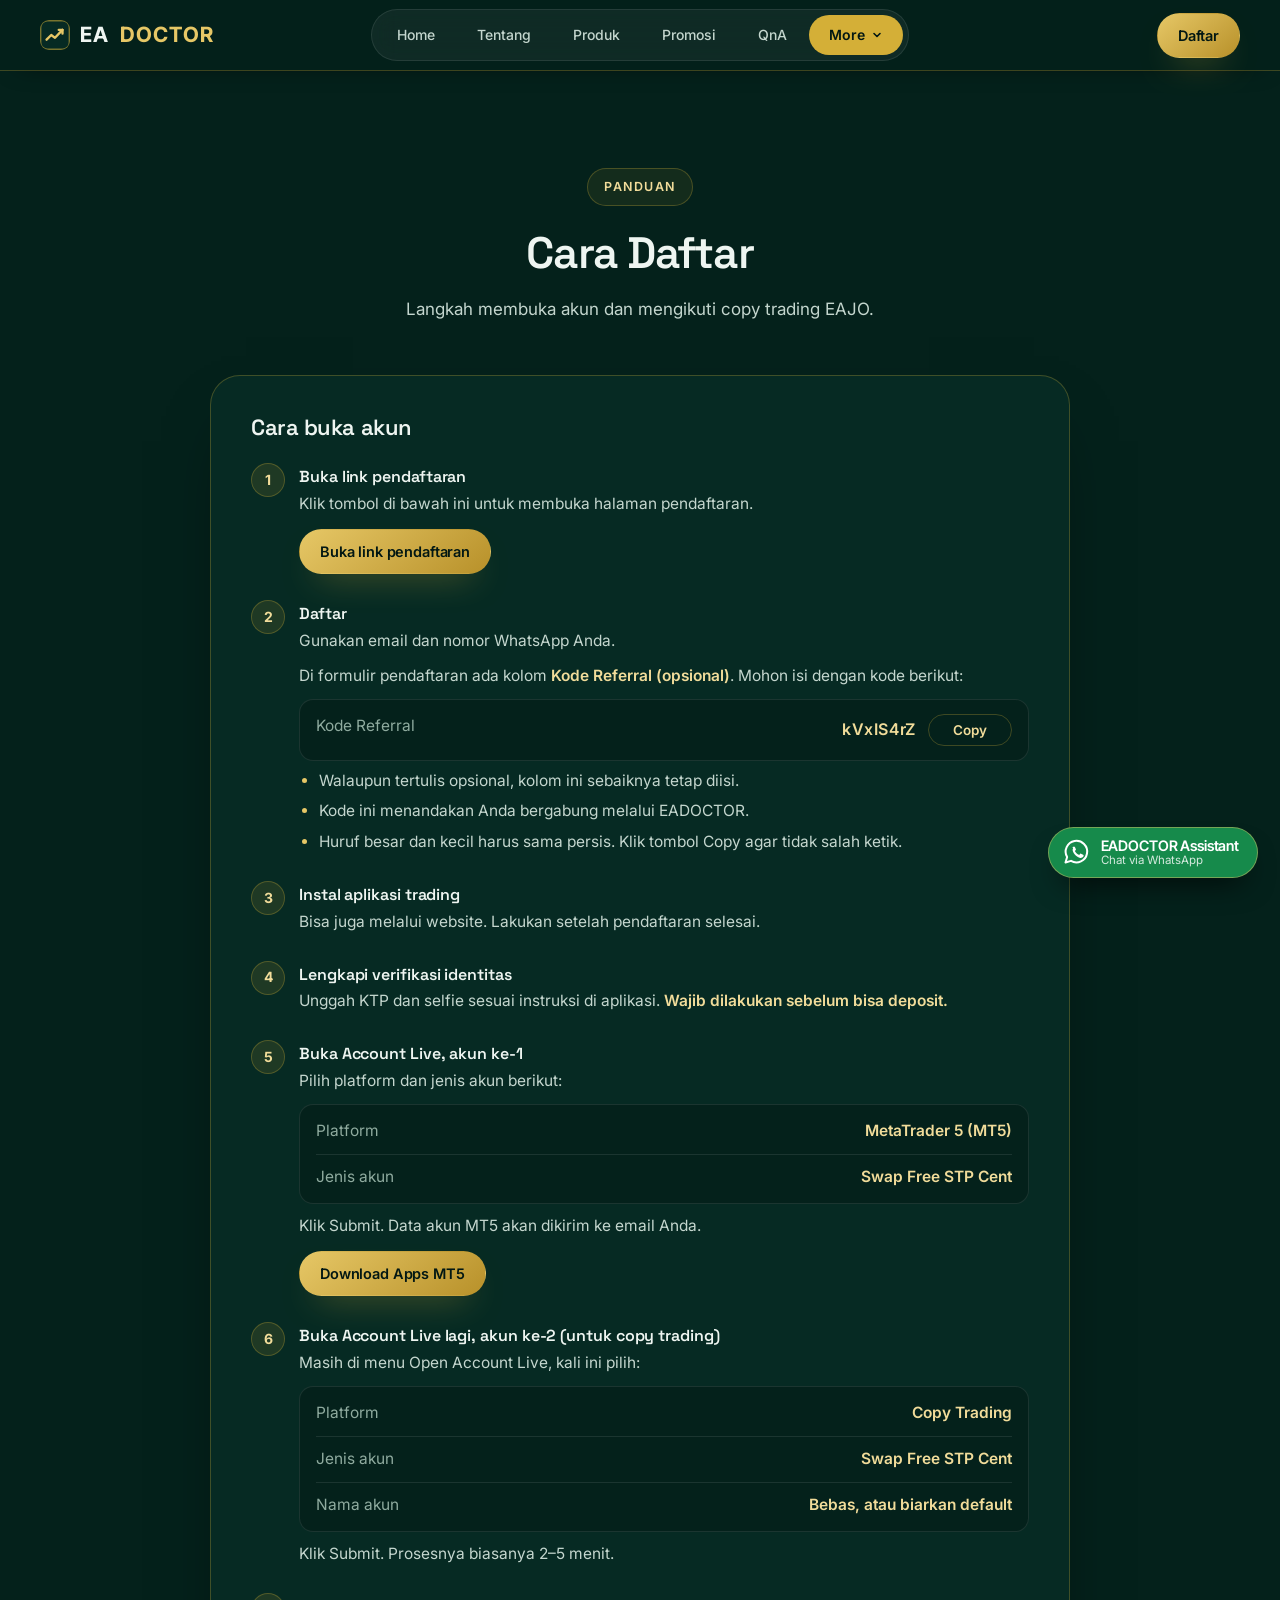
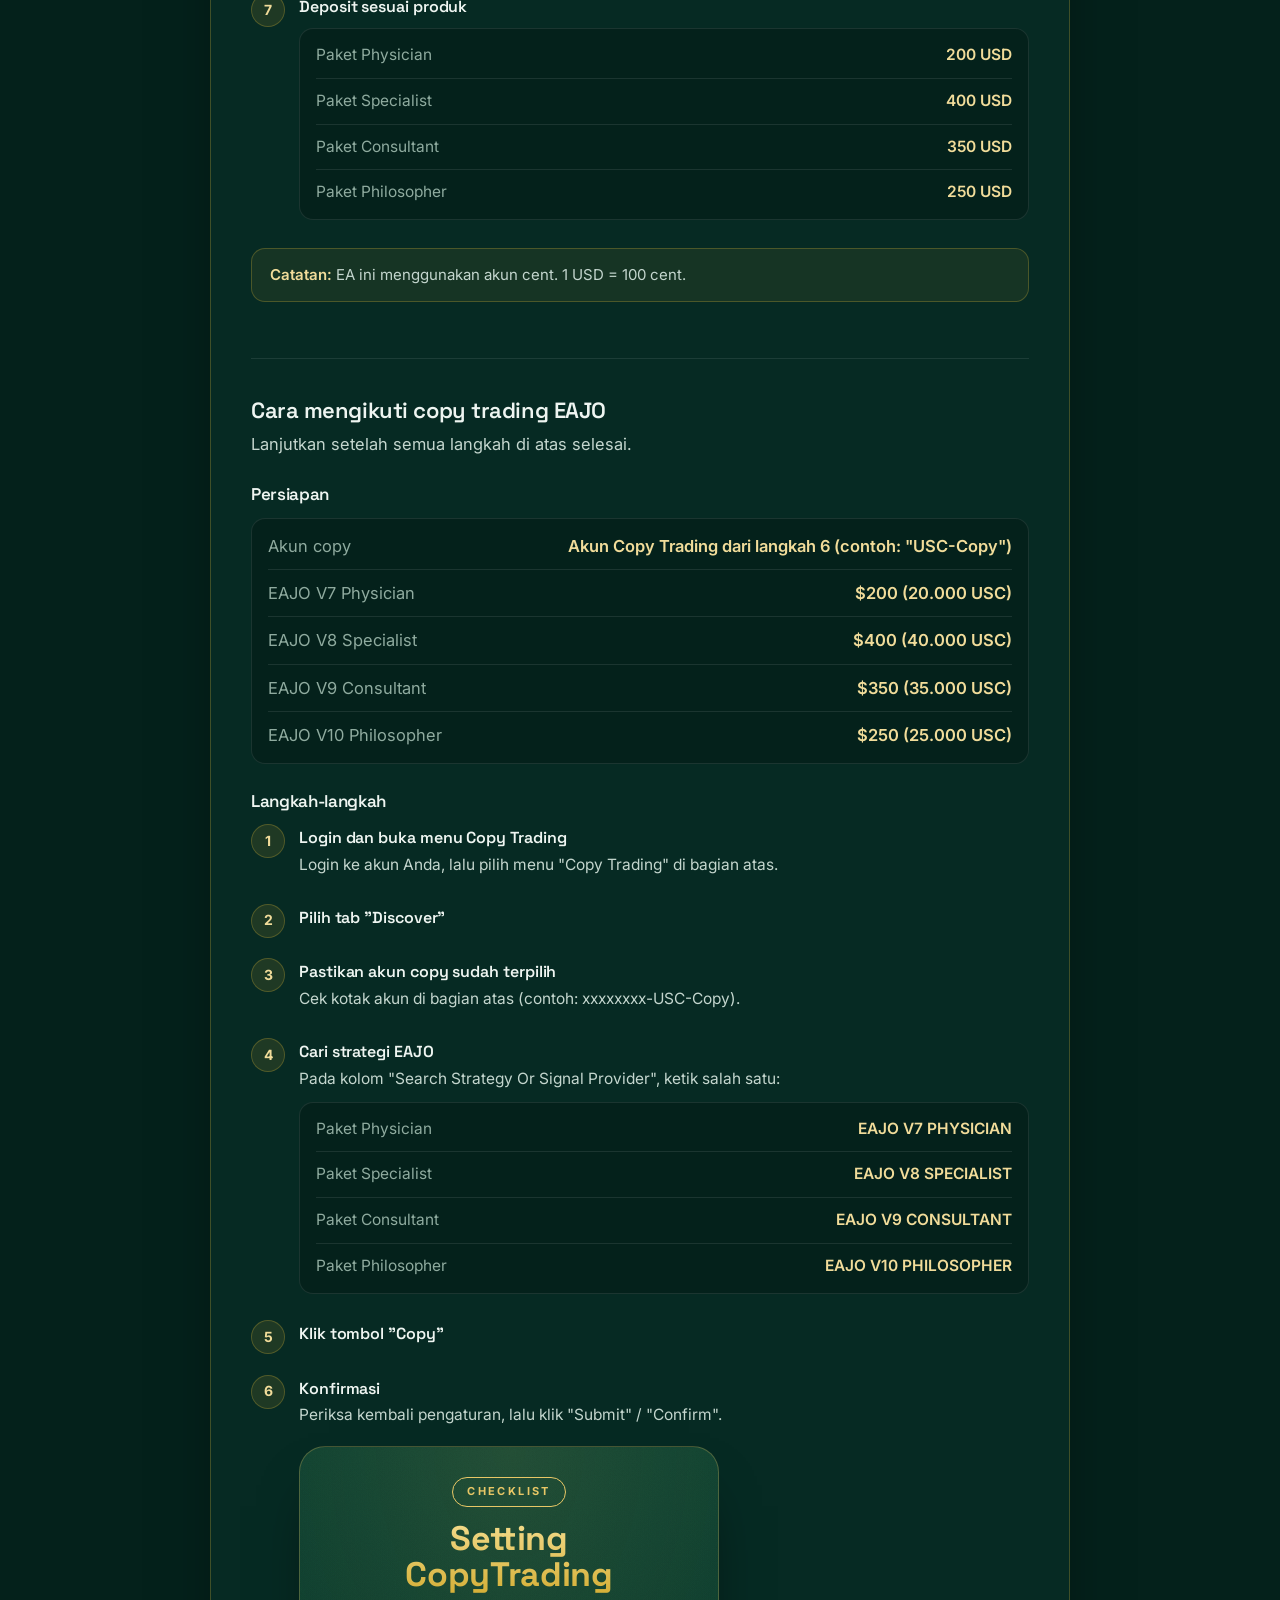
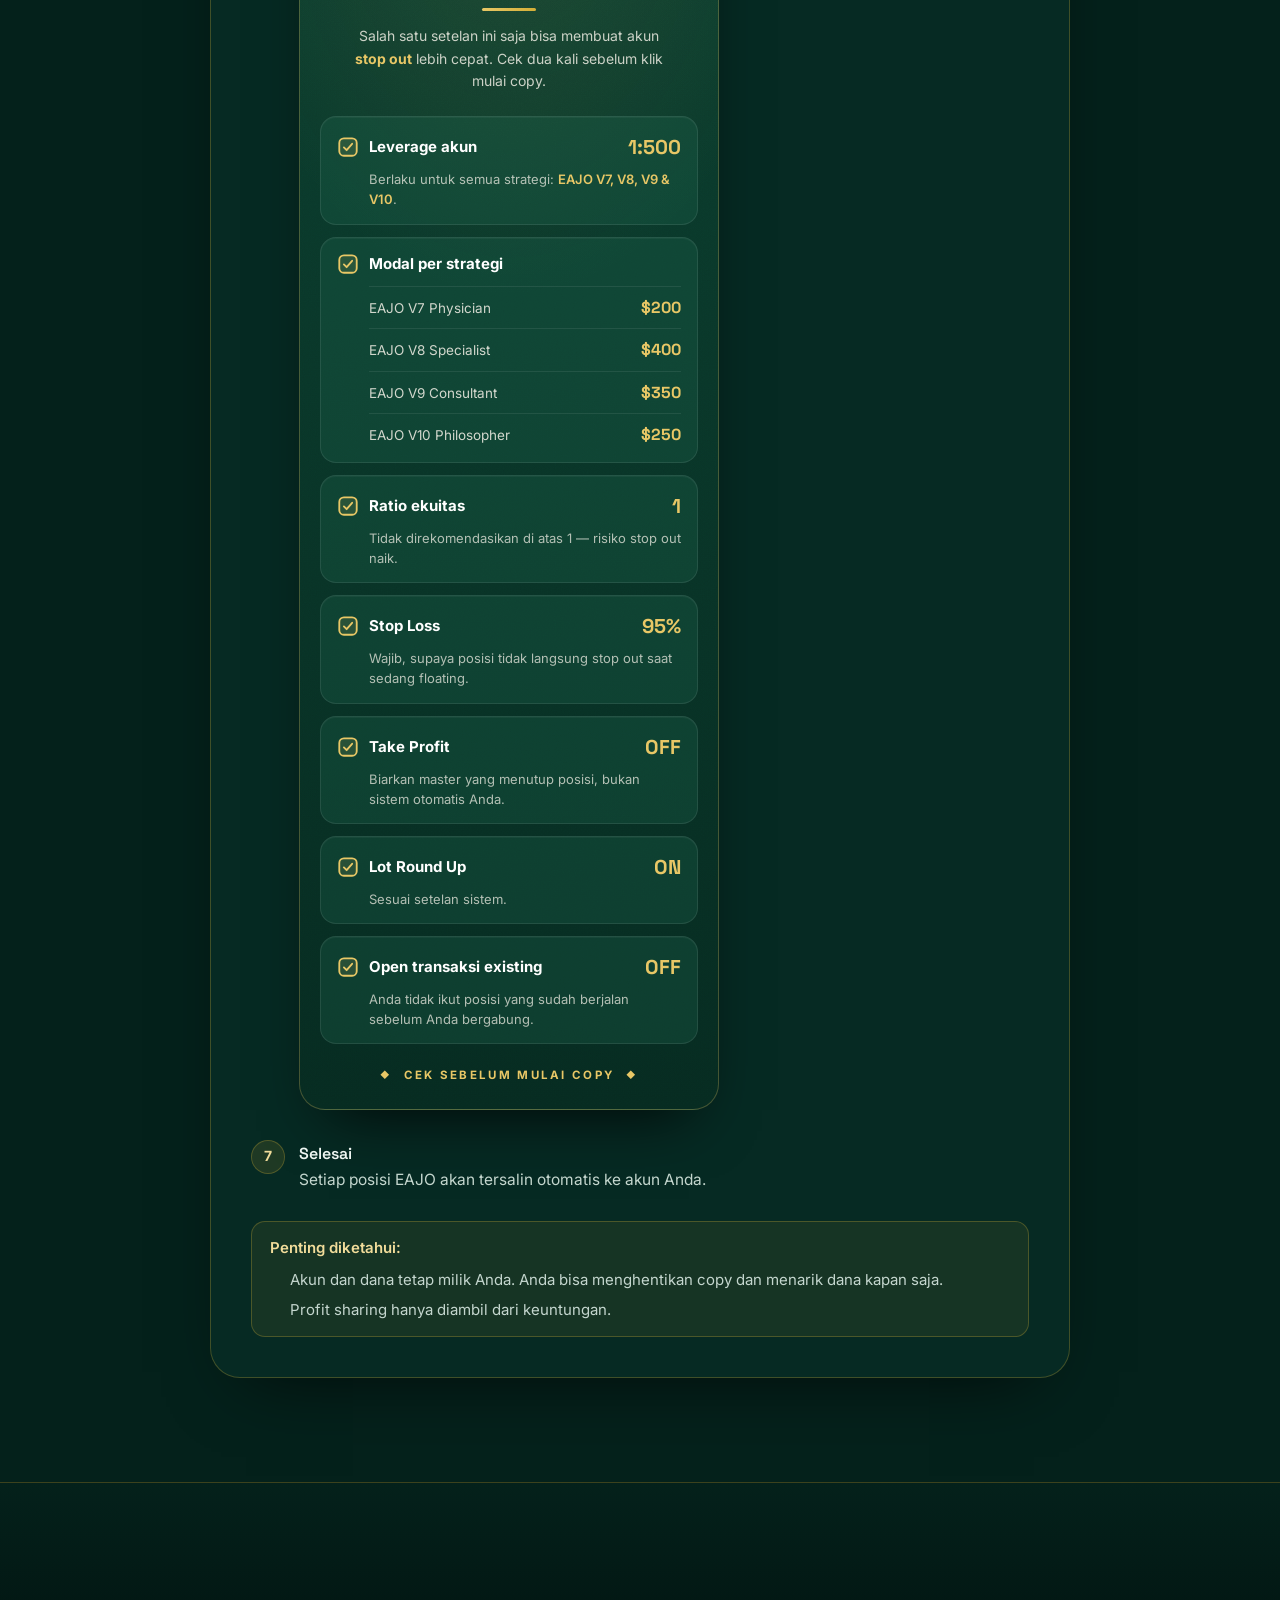
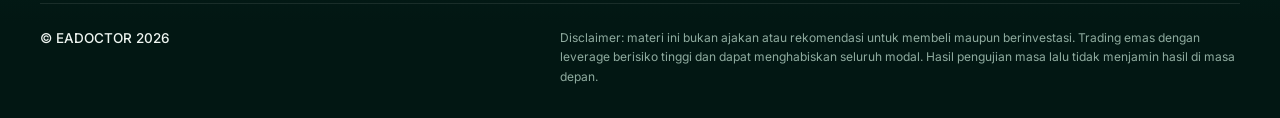
==== commit 738d76ed: "Tambah infografis Setting CopyTrading di cara-daftar langkah 6, versi CSS/JS 20261121c Co-Authored-B" ====
--- a/cara-daftar.html
+++ b/cara-daftar.html
@@ -12,8 +12,8 @@
       rel="stylesheet"
       href="https://fonts.googleapis.com/css2?family=Inter+Tight:wght@500;600;700&family=Space+Grotesk:wght@500;600;700&family=Inter:wght@400;500;600;700&display=swap"
     />
-    <link rel="stylesheet" href="assets/css/style.css?v=20261121" />
-    <script src="assets/js/main.js?v=20261121" defer></script>
+    <link rel="stylesheet" href="assets/css/style.css?v=20261121c" />
+    <script src="assets/js/main.js?v=20261121c" defer></script>
   </head>
   <body>
     <svg width="0" height="0" style="position: absolute" aria-hidden="true">
@@ -180,6 +180,63 @@
             <li>
               <h3>Konfirmasi</h3>
               <p>Periksa kembali pengaturan, lalu klik "Submit" / "Confirm".</p>
+
+              <!-- Infografis: Setting CopyTrading (2026-11-21) -->
+              <section class="sc" aria-labelledby="sc-judul">
+                <div class="sc__kepala">
+                  <span class="sc__badge">Checklist</span>
+                  <div class="sc__judul" id="sc-judul" role="heading" aria-level="3">Setting<br />CopyTrading</div>
+                  <span class="sc__garis" aria-hidden="true"></span>
+                  <div class="sc__sub">
+                    Salah satu setelan ini saja bisa membuat akun <b>stop out</b> lebih cepat.
+                    Cek dua kali sebelum klik mulai copy.
+                  </div>
+                </div>
+
+                <div class="sc__daftar">
+                  <div class="sc__kartu">
+                    <div class="sc__baris"><svg class="sc__cek" aria-hidden="true" viewBox="0 0 24 24"><rect x="2.5" y="2.5" width="19" height="19" rx="5" /><path d="m7.5 12.5 3 3 6-7" /></svg><span class="sc__nama">Leverage akun</span><b class="sc__nilai">1:500</b></div>
+                    <div class="sc__ket">Berlaku untuk semua strategi: <b>EAJO V7, V8, V9 &amp; V10</b>.</div>
+                  </div>
+
+                  <div class="sc__kartu">
+                    <div class="sc__baris"><svg class="sc__cek" aria-hidden="true" viewBox="0 0 24 24"><rect x="2.5" y="2.5" width="19" height="19" rx="5" /><path d="m7.5 12.5 3 3 6-7" /></svg><span class="sc__nama">Modal per strategi</span></div>
+                    <div class="sc__tabel">
+                      <div><span>EAJO V7 Physician</span><b>$200</b></div>
+                      <div><span>EAJO V8 Specialist</span><b>$400</b></div>
+                      <div><span>EAJO V9 Consultant</span><b>$350</b></div>
+                      <div><span>EAJO V10 Philosopher</span><b>$250</b></div>
+                    </div>
+                  </div>
+
+                  <div class="sc__kartu">
+                    <div class="sc__baris"><svg class="sc__cek" aria-hidden="true" viewBox="0 0 24 24"><rect x="2.5" y="2.5" width="19" height="19" rx="5" /><path d="m7.5 12.5 3 3 6-7" /></svg><span class="sc__nama">Ratio ekuitas</span><b class="sc__nilai">1</b></div>
+                    <div class="sc__ket">Tidak direkomendasikan di atas 1 — risiko stop out naik.</div>
+                  </div>
+
+                  <div class="sc__kartu">
+                    <div class="sc__baris"><svg class="sc__cek" aria-hidden="true" viewBox="0 0 24 24"><rect x="2.5" y="2.5" width="19" height="19" rx="5" /><path d="m7.5 12.5 3 3 6-7" /></svg><span class="sc__nama">Stop Loss</span><b class="sc__nilai">95%</b></div>
+                    <div class="sc__ket">Wajib, supaya posisi tidak langsung stop out saat sedang floating.</div>
+                  </div>
+
+                  <div class="sc__kartu">
+                    <div class="sc__baris"><svg class="sc__cek" aria-hidden="true" viewBox="0 0 24 24"><rect x="2.5" y="2.5" width="19" height="19" rx="5" /><path d="m7.5 12.5 3 3 6-7" /></svg><span class="sc__nama">Take Profit</span><b class="sc__nilai">OFF</b></div>
+                    <div class="sc__ket">Biarkan master yang menutup posisi, bukan sistem otomatis Anda.</div>
+                  </div>
+
+                  <div class="sc__kartu">
+                    <div class="sc__baris"><svg class="sc__cek" aria-hidden="true" viewBox="0 0 24 24"><rect x="2.5" y="2.5" width="19" height="19" rx="5" /><path d="m7.5 12.5 3 3 6-7" /></svg><span class="sc__nama">Lot Round Up</span><b class="sc__nilai">ON</b></div>
+                    <div class="sc__ket">Sesuai setelan sistem.</div>
+                  </div>
+
+                  <div class="sc__kartu">
+                    <div class="sc__baris"><svg class="sc__cek" aria-hidden="true" viewBox="0 0 24 24"><rect x="2.5" y="2.5" width="19" height="19" rx="5" /><path d="m7.5 12.5 3 3 6-7" /></svg><span class="sc__nama">Open transaksi existing</span><b class="sc__nilai">OFF</b></div>
+                    <div class="sc__ket">Anda tidak ikut posisi yang sudah berjalan sebelum Anda bergabung.</div>
+                  </div>
+                </div>
+
+                <div class="sc__kaki"><span aria-hidden="true">◆</span> Cek sebelum mulai copy <span aria-hidden="true">◆</span></div>
+              </section>
             </li>
             <li>
               <h3>Selesai</h3>
--- a/assets/css/style.css
+++ b/assets/css/style.css
@@ -859,6 +859,15 @@
 .akun-live__tabel thead th { font-size: 12.5px; font-weight: 600; letter-spacing: 0.1em; text-transform: uppercase; color: var(--muted); }
 .akun-live__tabel tbody th { font-weight: 600; color: var(--teks); }
 .akun-live__tabel td { color: var(--teks-2); }
+/* Warna baris per paket, sama dengan kartu produk (2026-11-21) */
+.akun-live__baris--hijau { background: linear-gradient(90deg, #17b35c, #04401f); }
+.akun-live__baris--biru  { background: linear-gradient(90deg, #2f6fe8, #061f5c); }
+.akun-live__baris--merah { background: linear-gradient(90deg, #ff3030, #7c0505); }
+.akun-live__baris--ungu  { background: linear-gradient(90deg, #9a3fd0, #33084a); }
+.akun-live__tabel .akun-live__baris > * { border-bottom-color: rgba(0, 0, 0, 0.35); color: #fff; }
+.akun-live__tabel .akun-live__baris th { text-shadow: 0 1px 6px rgba(0, 0, 0, 0.35); }
+.akun-live__tabel .akun-live__baris .akun-live__nomor { color: #ffe08a; }
+.akun-live__tabel .akun-live__baris .akun-live__tba { color: #fff1d6; }
 .akun-live__nomor { font-variant-numeric: tabular-nums; letter-spacing: 0.04em; color: var(--emas-300); font-weight: 600; }
 .akun-live__tba {
   display: inline-block; padding: 4px 10px; border-radius: 999px; font-size: 12.5px; font-weight: 600;
@@ -1359,3 +1368,64 @@
 .daftar-langkah .fq-salin.tersalin { background: var(--emas-500); border-color: var(--emas-500); color: var(--zamrud-950); }
 .daftar-langkah__poin--titik { list-style: disc; }
 .daftar-langkah__poin--titik li::marker { color: var(--emas-400); }
+
+/* ---------- Infografis "Setting CopyTrading" di cara-daftar.html langkah 6 (2026-11-21) ----------
+   Kartu vertikal bergaya mobile (±1:3), latar emerald gelap bertekstur, aksen emas. */
+.sc {
+  --sc-emas: #e8c766; --sc-emas-2: #d4af37;
+  position: relative; max-width: 420px; margin: 18px 0 4px; padding: 30px 20px 24px;
+  border-radius: 26px; overflow: hidden; isolation: isolate;
+  font-family: 'Inter', sans-serif; color: #f4f1e8;
+  background:
+    radial-gradient(120% 60% at 50% 0%, rgba(232, 199, 102, 0.10), transparent 60%),
+    linear-gradient(180deg, #0b3d2e, #062a20);
+  border: 1px solid rgba(232, 199, 102, 0.28);
+  box-shadow: 0 30px 60px -30px rgba(0, 0, 0, 0.9);
+}
+.sc::before { /* tekstur halus */
+  content: ""; position: absolute; inset: 0; z-index: -1; opacity: 0.18; pointer-events: none;
+  background-image: url("data:image/svg+xml,%3Csvg xmlns='http://www.w3.org/2000/svg' width='160' height='160'%3E%3Cfilter id='n'%3E%3CfeTurbulence type='fractalNoise' baseFrequency='.85' numOctaves='2' stitchTiles='stitch'/%3E%3CfeColorMatrix values='0 0 0 0 1 0 0 0 0 1 0 0 0 0 1 0 0 0 .5 0'/%3E%3C/filter%3E%3Crect width='100%25' height='100%25' filter='url(%23n)'/%3E%3C/svg%3E");
+  mix-blend-mode: overlay;
+}
+.sc__kepala { text-align: center; }
+.sc__badge {
+  display: inline-block; padding: 5px 14px; border-radius: 999px; border: 1px solid var(--sc-emas);
+  font-size: 11px; font-weight: 700; letter-spacing: 0.22em; text-transform: uppercase; color: var(--sc-emas);
+}
+.sc__judul {
+  margin-top: 14px; font-family: 'Space Grotesk', 'Inter', sans-serif;
+  font-size: 34px; font-weight: 700; line-height: 1.08; letter-spacing: -0.01em;
+  background: linear-gradient(180deg, #f4dc8c, var(--sc-emas-2));
+  -webkit-background-clip: text; background-clip: text; color: transparent;
+}
+.sc__garis { display: block; width: 54px; height: 3px; margin: 14px auto 0; border-radius: 3px; background: linear-gradient(90deg, var(--sc-emas), var(--sc-emas-2)); }
+.sc__sub { margin: 14px auto 0; max-width: 330px; font-size: 14px; line-height: 1.6; color: rgba(244, 241, 232, 0.82); }
+.sc__sub b { color: var(--sc-emas); font-weight: 700; }
+
+.sc__daftar { display: grid; gap: 12px; margin-top: 24px; }
+.sc__kartu {
+  padding: 14px 16px; border-radius: 16px;
+  background: rgba(32, 110, 82, 0.28); border: 1px solid rgba(255, 255, 255, 0.09);
+  box-shadow: inset 0 1px 0 rgba(255, 255, 255, 0.04);
+}
+.sc__baris { display: flex; align-items: center; gap: 10px; }
+.sc__cek { width: 22px; height: 22px; flex: none; fill: none; stroke: var(--sc-emas); stroke-width: 2; stroke-linecap: round; stroke-linejoin: round; }
+.sc__cek rect { fill: rgba(232, 199, 102, 0.12); }
+.sc__nama { flex: 1; min-width: 0; font-size: 15px; font-weight: 700; color: #fff; }
+.sc__nilai { flex: none; font-family: 'Space Grotesk', 'Inter', sans-serif; font-size: 20px; font-weight: 700; color: var(--sc-emas); }
+.sc__ket { margin-top: 6px; padding-left: 32px; font-size: 13px; line-height: 1.55; color: rgba(244, 241, 232, 0.72); }
+.sc__ket b { color: var(--sc-emas); font-weight: 600; }
+.sc__tabel { margin-top: 10px; margin-left: 32px; border-top: 1px solid rgba(255, 255, 255, 0.08); }
+.sc__tabel > div { display: flex; justify-content: space-between; align-items: baseline; gap: 10px; padding: 8px 0; border-bottom: 1px solid rgba(255, 255, 255, 0.08); }
+.sc__tabel > div:last-child { border-bottom: 0; padding-bottom: 0; }
+.sc__tabel span { font-size: 13.5px; color: rgba(244, 241, 232, 0.85); }
+.sc__tabel b { font-family: 'Space Grotesk', 'Inter', sans-serif; font-size: 16px; font-weight: 700; color: var(--sc-emas); }
+.sc__kaki {
+  margin-top: 22px; text-align: center; font-size: 11.5px; font-weight: 700;
+  letter-spacing: 0.2em; text-transform: uppercase; color: var(--sc-emas);
+}
+.sc__kaki span { margin: 0 6px; font-size: 9px; vertical-align: 1px; }
+@media (max-width: 480px) {
+  .sc { margin-left: -42px; padding: 26px 16px 20px; border-radius: 22px; }
+  .sc__judul { font-size: 30px; }
+}
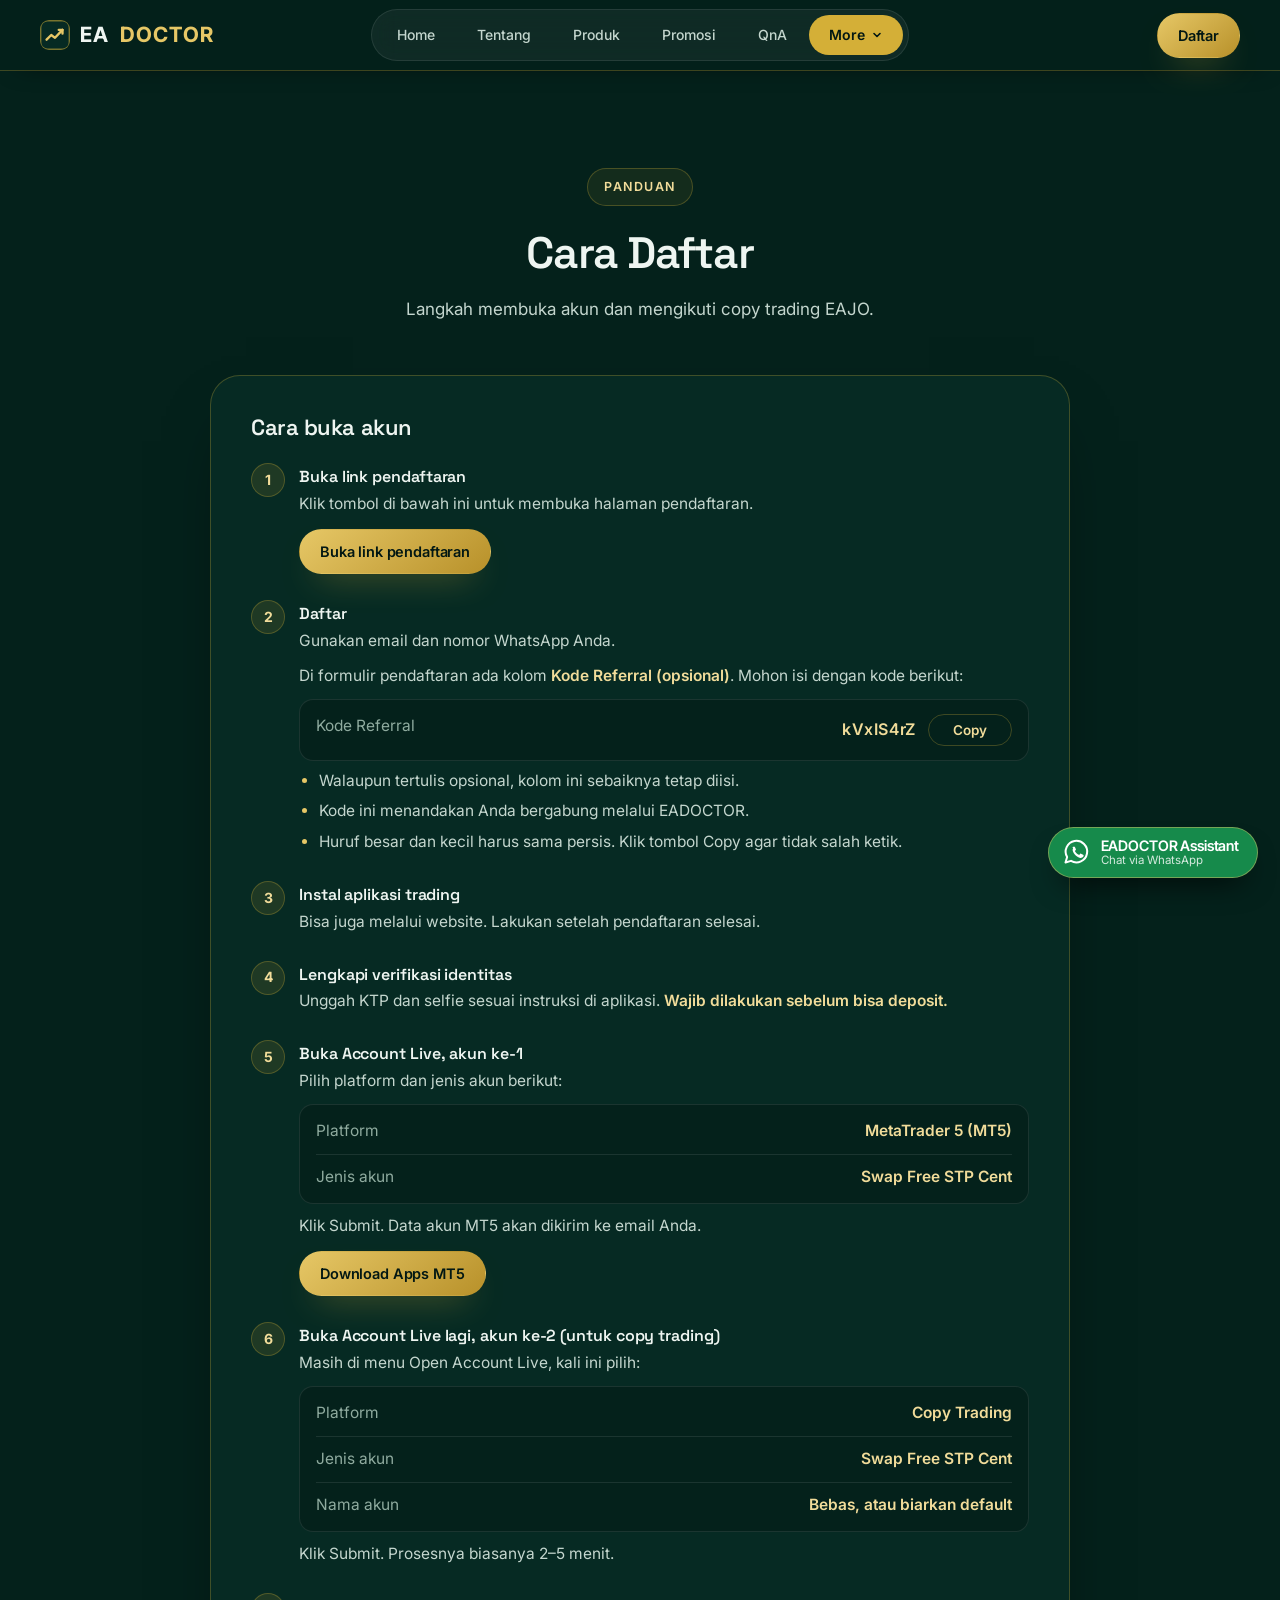
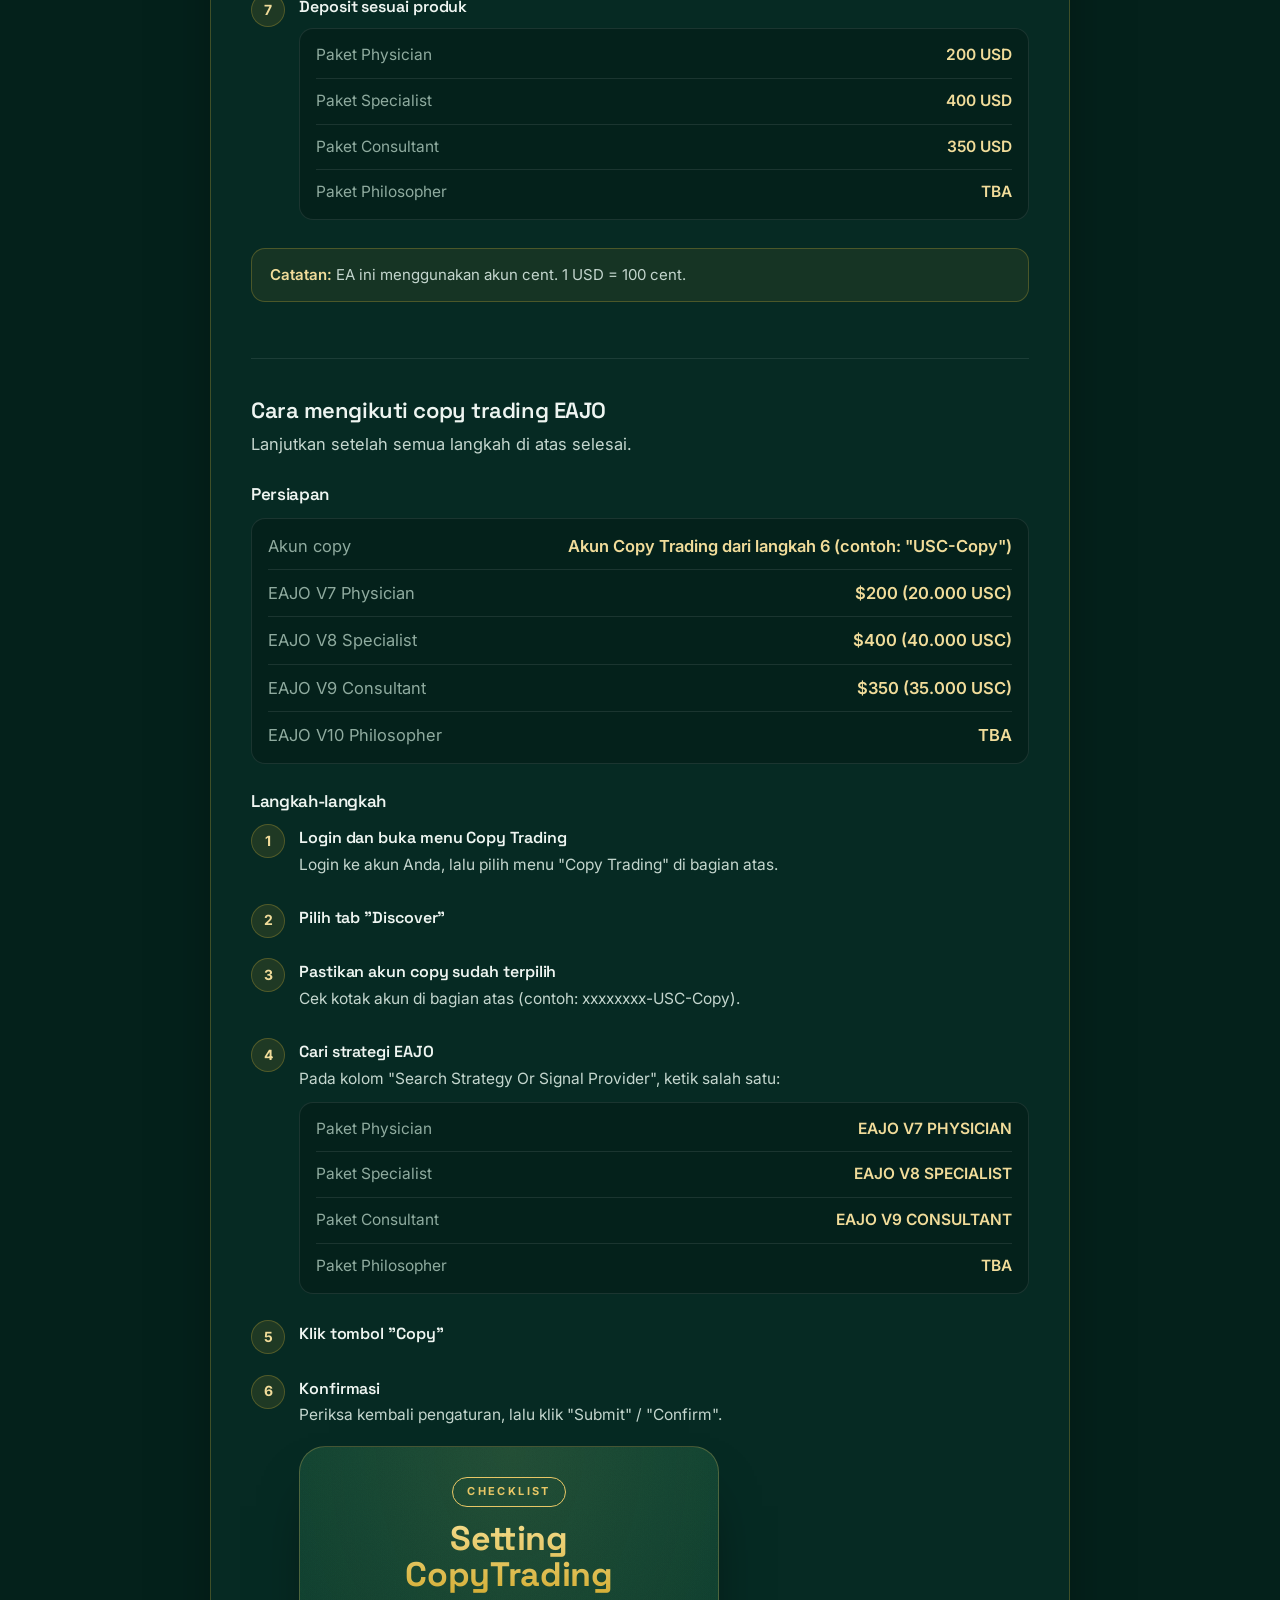
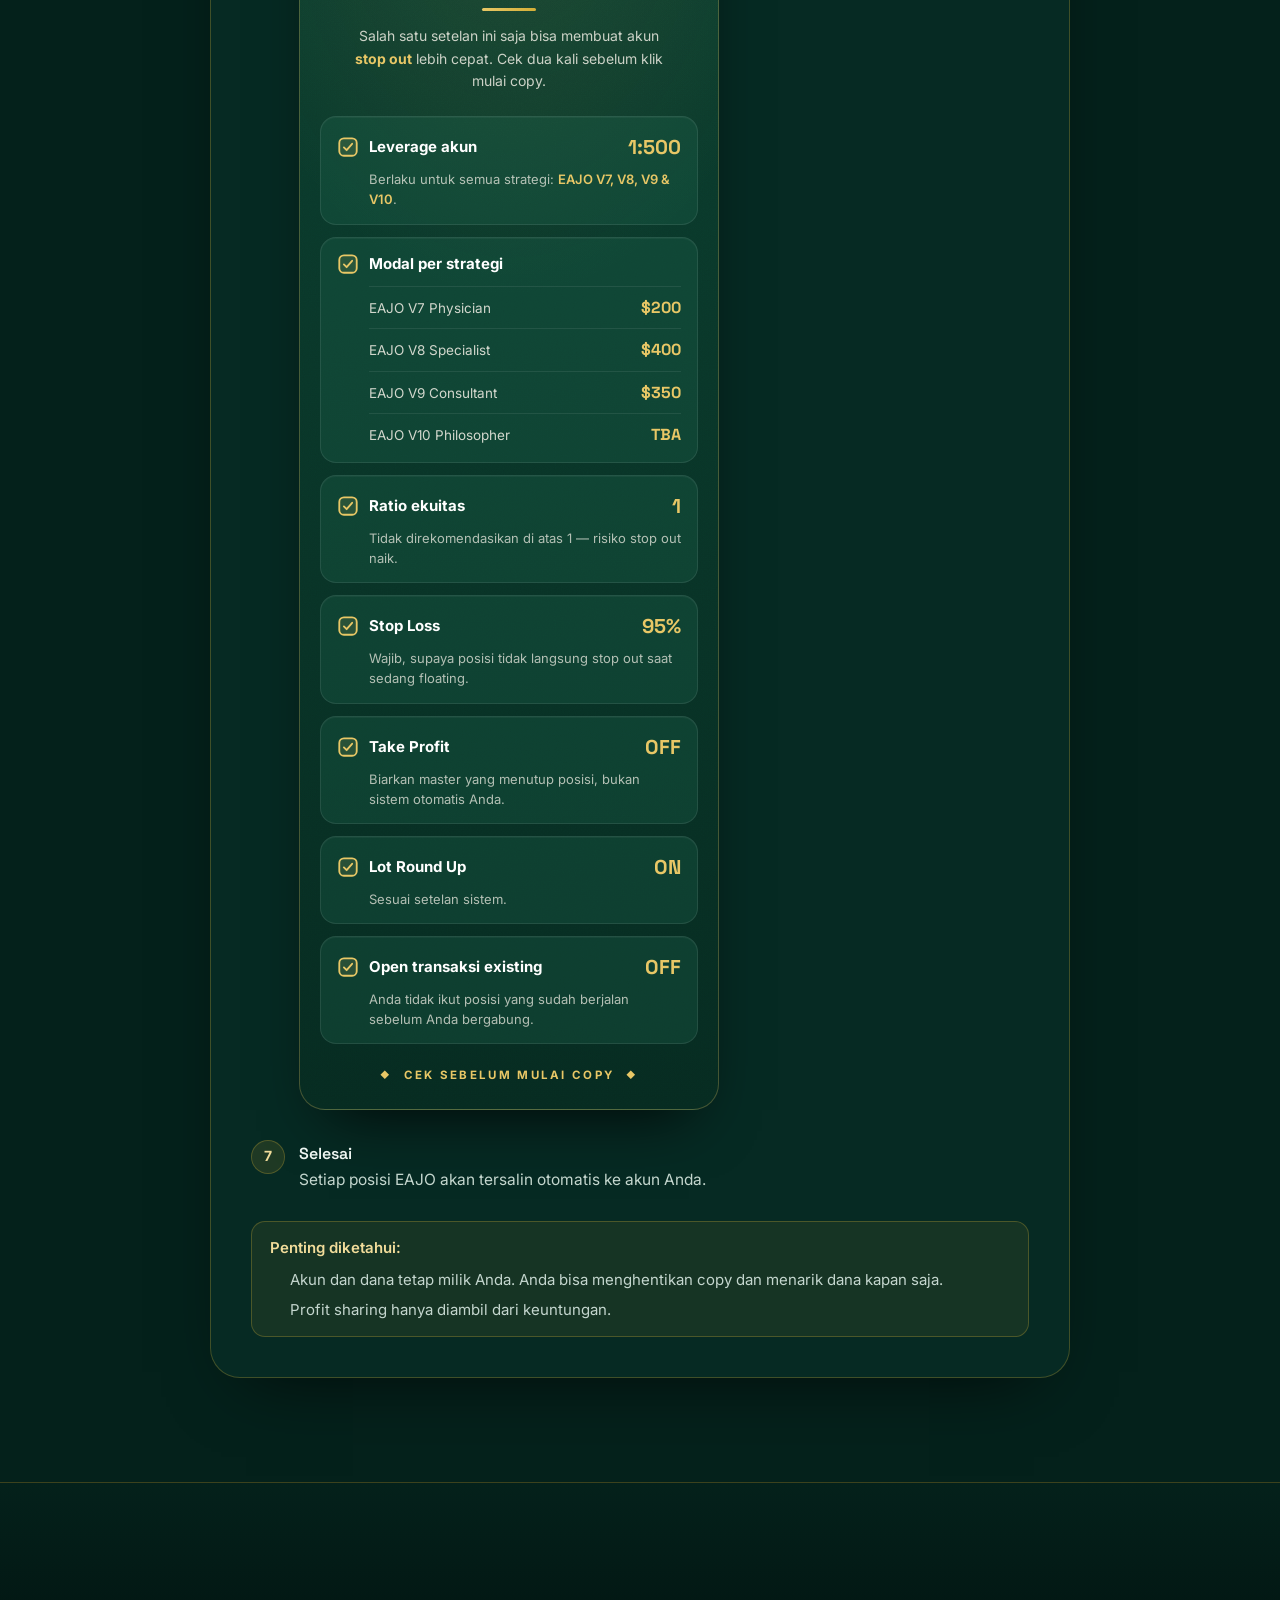
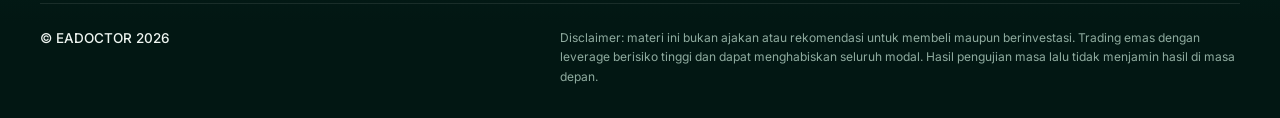
==== commit 94f2c25f: "Ubah paket EAJO V10 Philosopher menjadi TBA dan pindahkan akun live 36505936 ke V9 Co-Authored-By: C" ====
--- a/cara-daftar.html
+++ b/cara-daftar.html
@@ -130,7 +130,7 @@
                 <li><span>Paket Physician</span><strong>200 USD</strong></li>
                 <li><span>Paket Specialist</span><strong>400 USD</strong></li>
                 <li><span>Paket Consultant</span><strong>350 USD</strong></li>
-                <li><span>Paket Philosopher</span><strong>250 USD</strong></li>
+                <li><span>Paket Philosopher</span><strong>TBA</strong></li>
               </ul>
             </li>
           </ol>
@@ -148,7 +148,7 @@
             <li><span>EAJO V7 Physician</span><strong>$200 (20.000 USC)</strong></li>
             <li><span>EAJO V8 Specialist</span><strong>$400 (40.000 USC)</strong></li>
             <li><span>EAJO V9 Consultant</span><strong>$350 (35.000 USC)</strong></li>
-            <li><span>EAJO V10 Philosopher</span><strong>$250 (25.000 USC)</strong></li>
+            <li><span>EAJO V10 Philosopher</span><strong>TBA</strong></li>
           </ul>
 
           <h3 class="daftar-langkah__subjudul">Langkah-langkah</h3>
@@ -171,7 +171,7 @@
                 <li><span>Paket Physician</span><strong>EAJO V7 PHYSICIAN</strong></li>
                 <li><span>Paket Specialist</span><strong>EAJO V8 SPECIALIST</strong></li>
                 <li><span>Paket Consultant</span><strong>EAJO V9 CONSULTANT</strong></li>
-                <li><span>Paket Philosopher</span><strong>EAJO V10 PHILOSOPHER</strong></li>
+                <li><span>Paket Philosopher</span><strong>TBA</strong></li>
               </ul>
             </li>
             <li>
@@ -205,7 +205,7 @@
                       <div><span>EAJO V7 Physician</span><b>$200</b></div>
                       <div><span>EAJO V8 Specialist</span><b>$400</b></div>
                       <div><span>EAJO V9 Consultant</span><b>$350</b></div>
-                      <div><span>EAJO V10 Philosopher</span><b>$250</b></div>
+                      <div><span>EAJO V10 Philosopher</span><b>TBA</b></div>
                     </div>
                   </div>
 
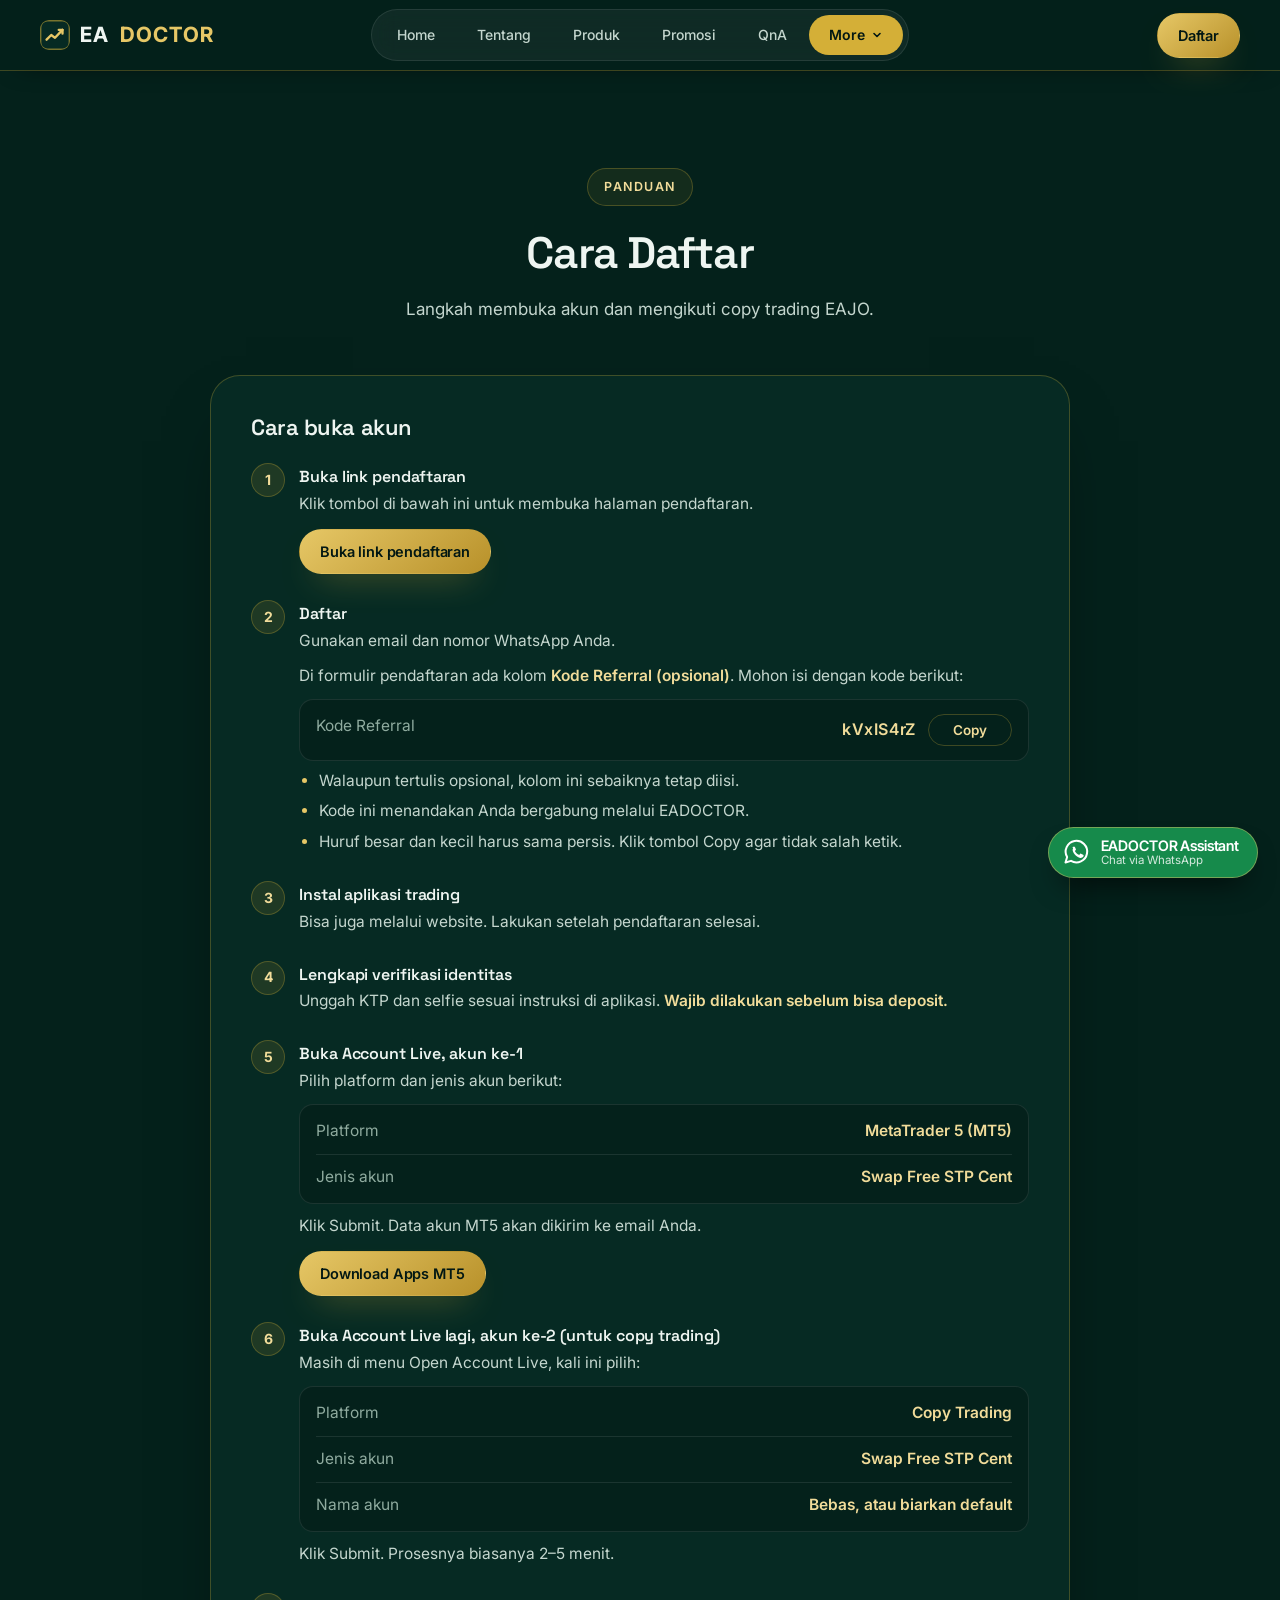
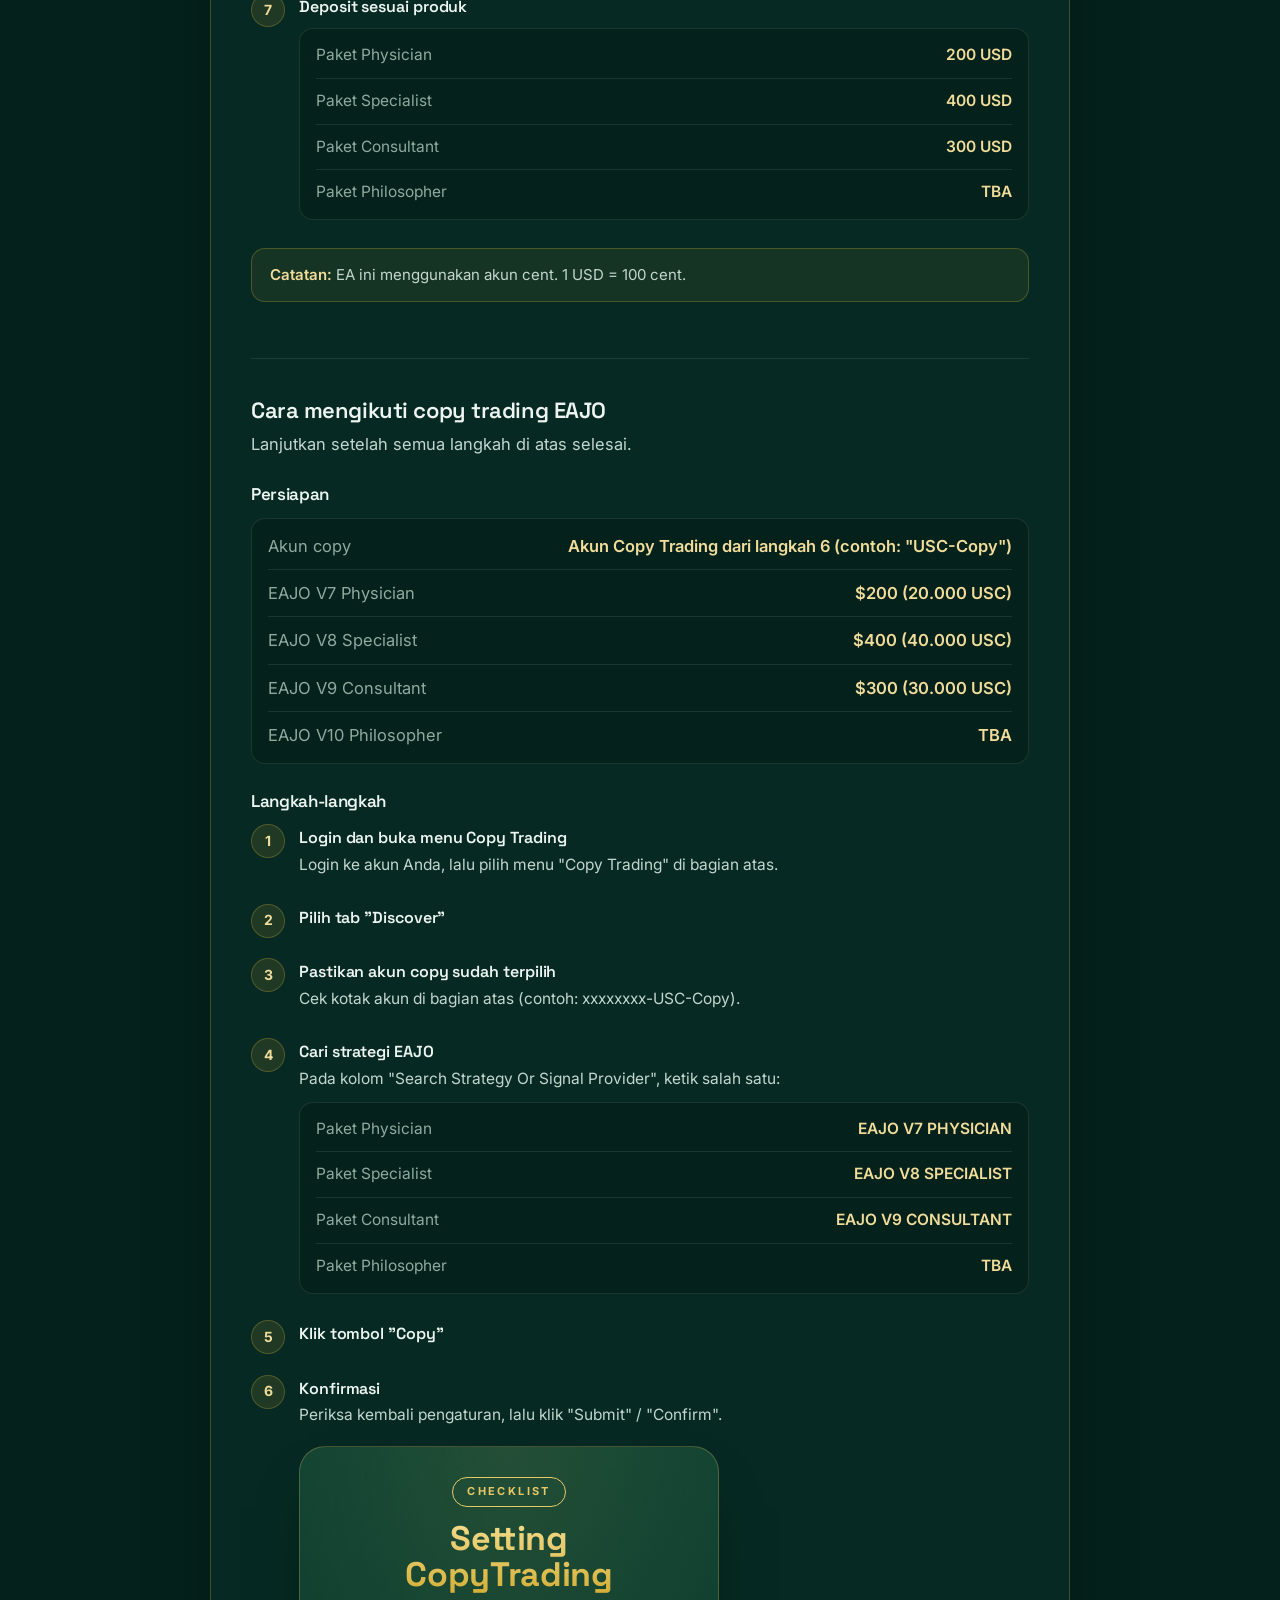
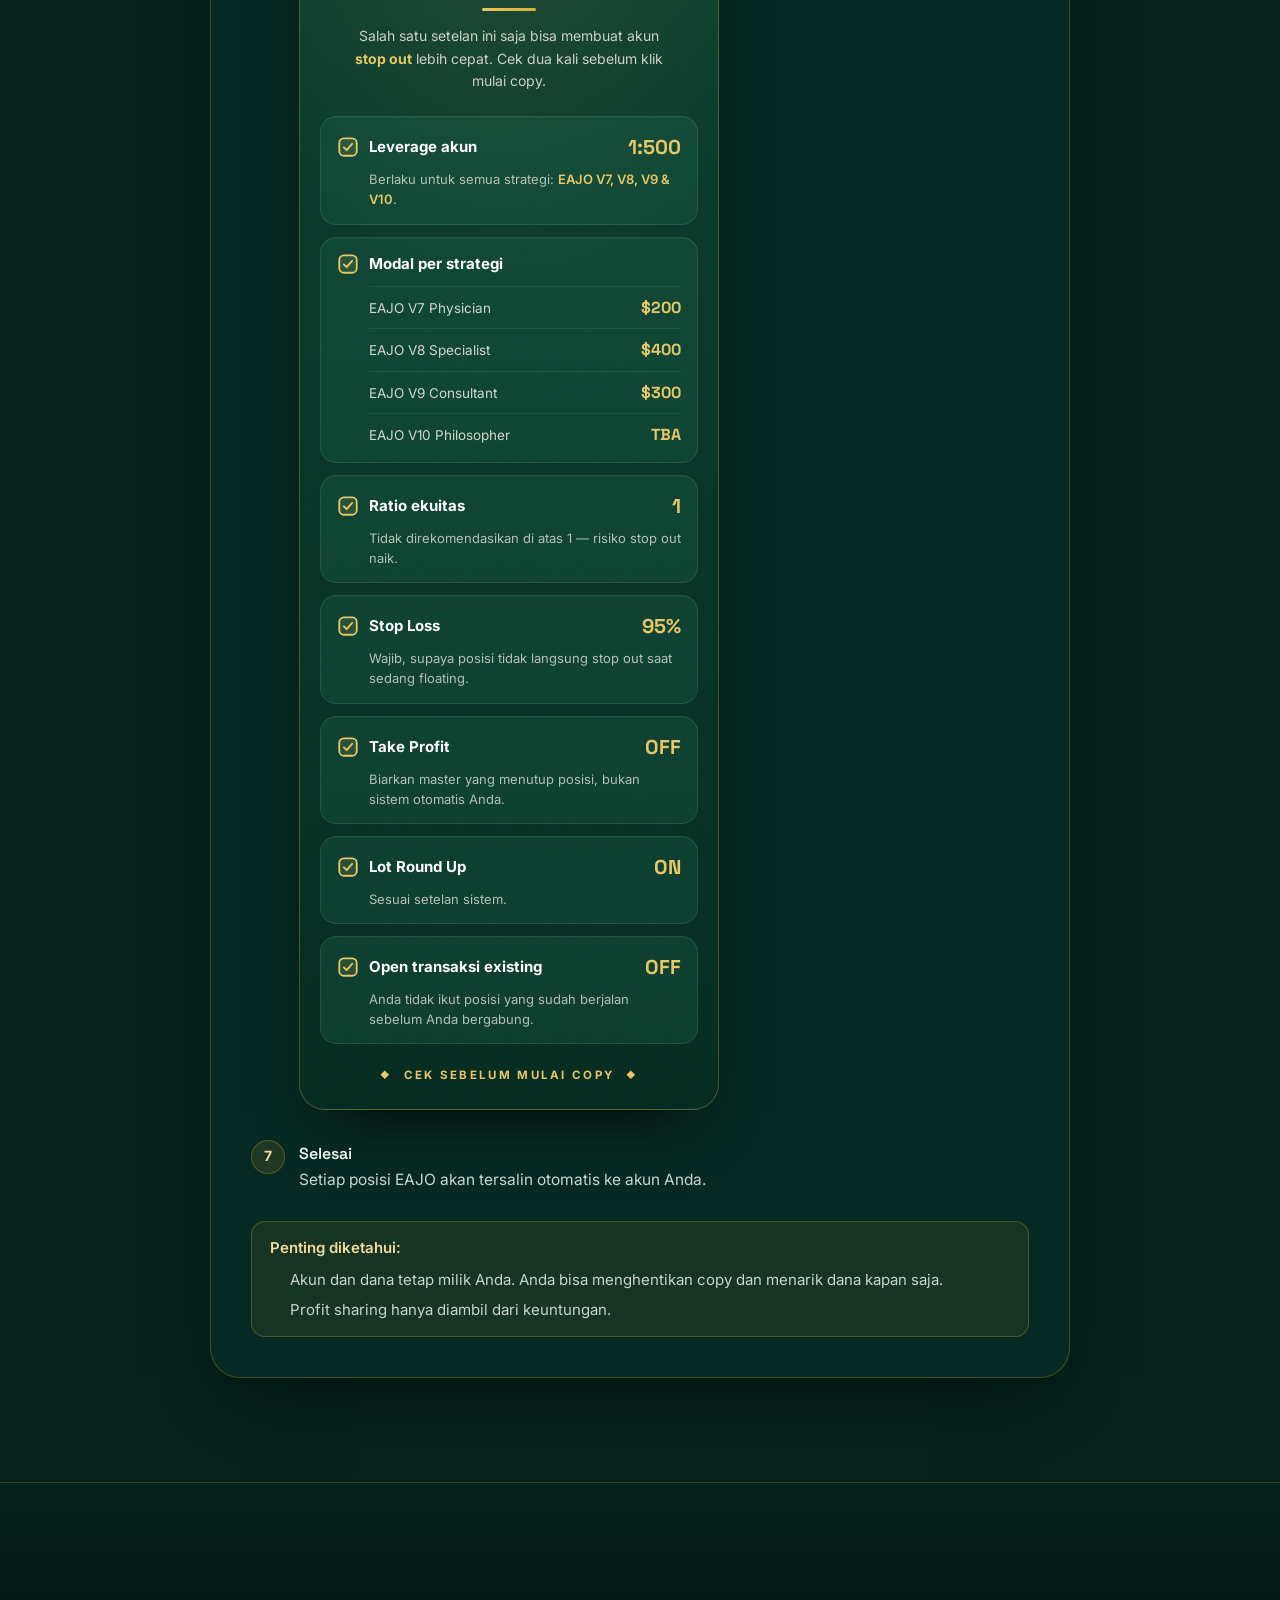
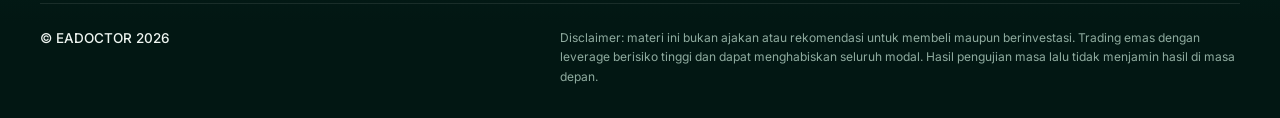
==== commit 30b94887: "Ubah modal EAJO V9 Consultant dari $350 menjadi $300 (30.000 USC) Co-Authored-By: Claude Opus 5.5 <n" ====
--- a/cara-daftar.html
+++ b/cara-daftar.html
@@ -12,8 +12,8 @@
       rel="stylesheet"
       href="https://fonts.googleapis.com/css2?family=Inter+Tight:wght@500;600;700&family=Space+Grotesk:wght@500;600;700&family=Inter:wght@400;500;600;700&display=swap"
     />
-    <link rel="stylesheet" href="assets/css/style.css?v=20261121c" />
-    <script src="assets/js/main.js?v=20261121c" defer></script>
+    <link rel="stylesheet" href="assets/css/style.css?v=20261123" />
+    <script src="assets/js/main.js?v=20261123" defer></script>
   </head>
   <body>
     <svg width="0" height="0" style="position: absolute" aria-hidden="true">
@@ -129,7 +129,7 @@
               <ul class="daftar-langkah__pilihan">
                 <li><span>Paket Physician</span><strong>200 USD</strong></li>
                 <li><span>Paket Specialist</span><strong>400 USD</strong></li>
-                <li><span>Paket Consultant</span><strong>350 USD</strong></li>
+                <li><span>Paket Consultant</span><strong>300 USD</strong></li>
                 <li><span>Paket Philosopher</span><strong>TBA</strong></li>
               </ul>
             </li>
@@ -147,7 +147,7 @@
             <li><span>Akun copy</span><strong>Akun Copy Trading dari langkah 6 (contoh: "USC-Copy")</strong></li>
             <li><span>EAJO V7 Physician</span><strong>$200 (20.000 USC)</strong></li>
             <li><span>EAJO V8 Specialist</span><strong>$400 (40.000 USC)</strong></li>
-            <li><span>EAJO V9 Consultant</span><strong>$350 (35.000 USC)</strong></li>
+            <li><span>EAJO V9 Consultant</span><strong>$300 (30.000 USC)</strong></li>
             <li><span>EAJO V10 Philosopher</span><strong>TBA</strong></li>
           </ul>
 
@@ -204,7 +204,7 @@
                     <div class="sc__tabel">
                       <div><span>EAJO V7 Physician</span><b>$200</b></div>
                       <div><span>EAJO V8 Specialist</span><b>$400</b></div>
-                      <div><span>EAJO V9 Consultant</span><b>$350</b></div>
+                      <div><span>EAJO V9 Consultant</span><b>$300</b></div>
                       <div><span>EAJO V10 Philosopher</span><b>TBA</b></div>
                     </div>
                   </div>
--- a/assets/css/style.css
+++ b/assets/css/style.css
@@ -1429,3 +1429,13 @@
   .sc { margin-left: -42px; padding: 26px 16px 20px; border-radius: 22px; }
   .sc__judul { font-size: 30px; }
 }
+
+/* QR follow signal di kartu paket (2026-11-23) */
+.ed-qr { margin: 0 auto 22px; text-align: center; }
+.ed-qr img {
+  display: block; width: 120px; height: 120px; margin: 0 auto; padding: 6px;
+  background: #fff; border-radius: 12px; border: 2px solid var(--ed-emas);
+  image-rendering: pixelated; -webkit-user-drag: none; user-select: none;
+}
+.ed-qr figcaption { margin-top: 8px; font-size: 12px; font-weight: 600; letter-spacing: 0.08em; text-transform: uppercase; color: var(--ed-krem); }
+.ed-produk .ed-qr { margin: 18px auto 0; }
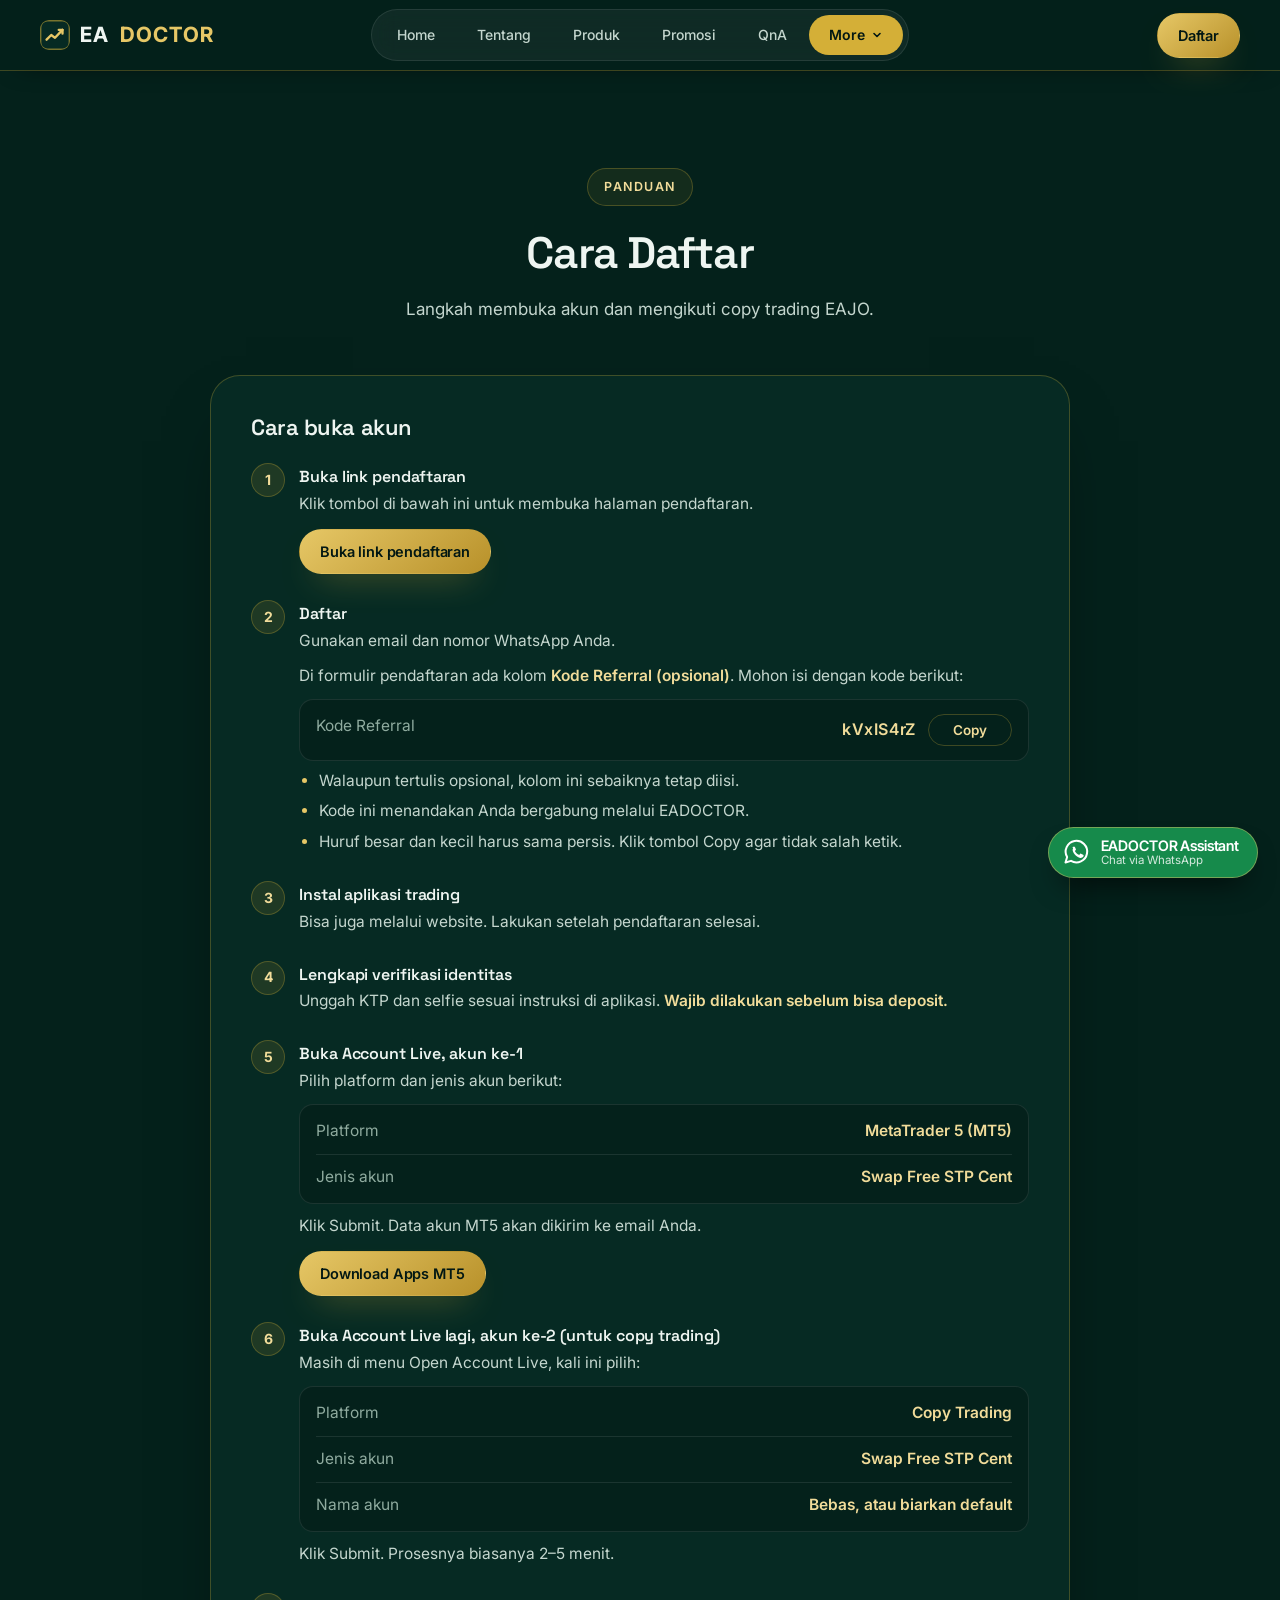
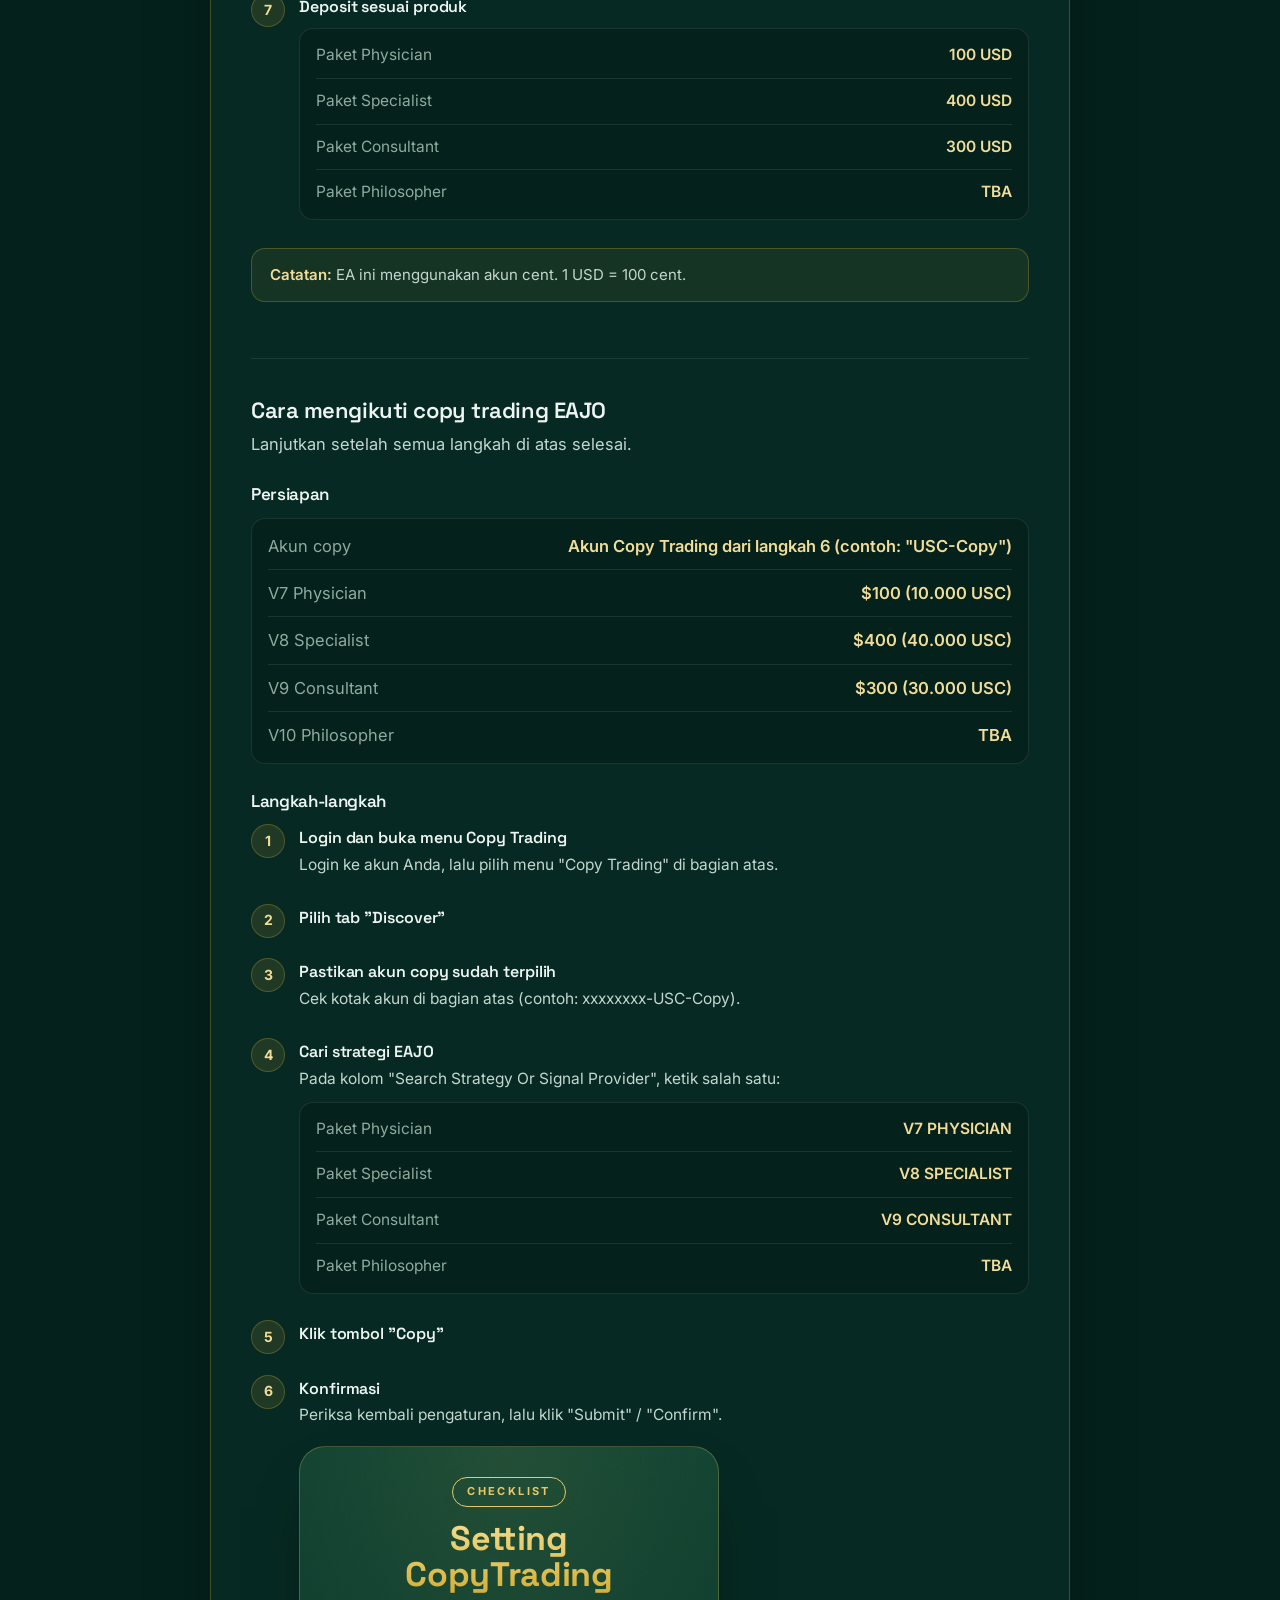
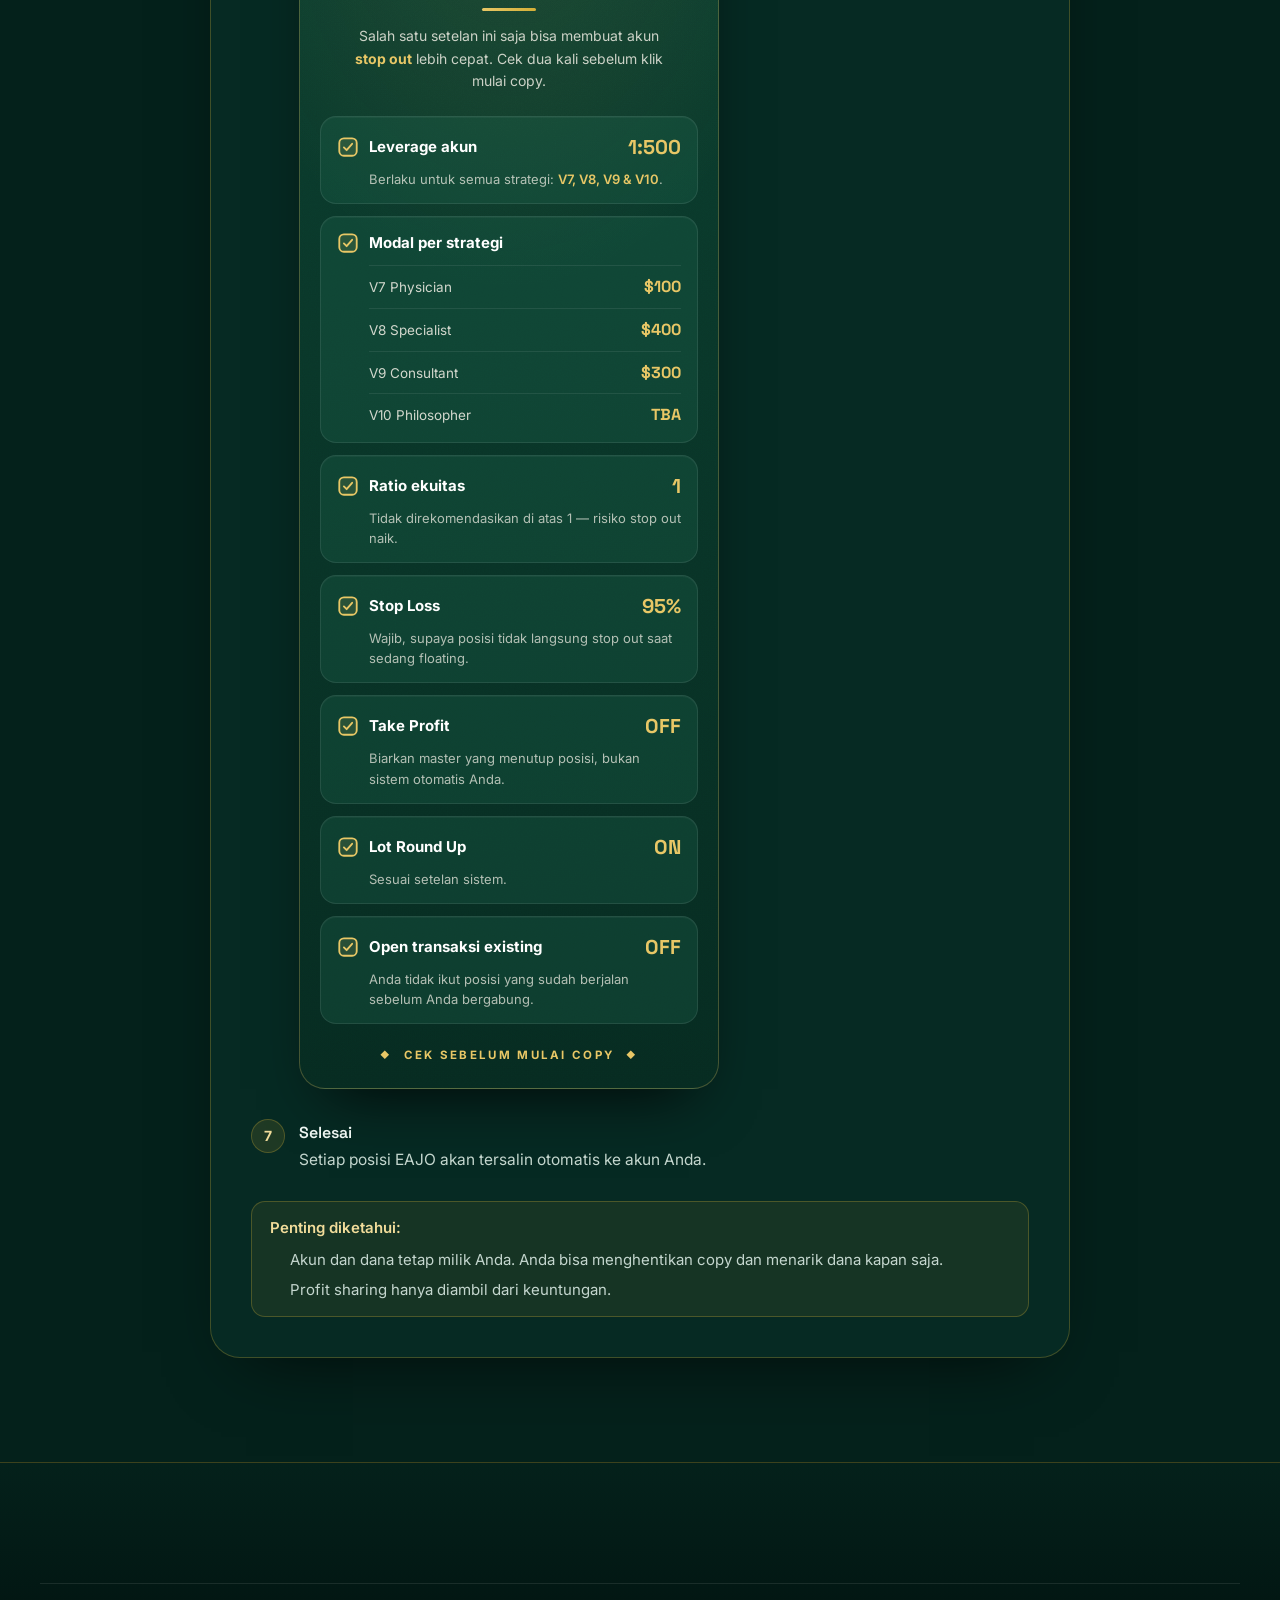
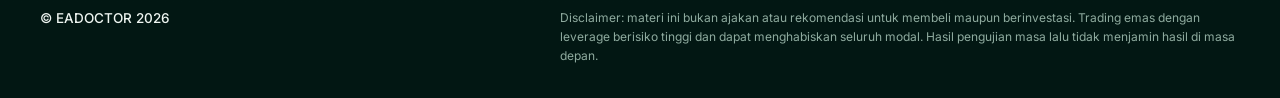
==== commit 1adb08c9: "Buka maintenance: paket EA baru V7-V9 tanpa angka backtest, QR & akun nonton baru - Lepas mode Maint" ====
--- a/cara-daftar.html
+++ b/cara-daftar.html
@@ -12,8 +12,8 @@
       rel="stylesheet"
       href="https://fonts.googleapis.com/css2?family=Inter+Tight:wght@500;600;700&family=Space+Grotesk:wght@500;600;700&family=Inter:wght@400;500;600;700&display=swap"
     />
-    <link rel="stylesheet" href="assets/css/style.css?v=20261123" />
-    <script src="assets/js/main.js?v=20261123" defer></script>
+    <link rel="stylesheet" href="assets/css/style.css?v=20261126" />
+    <script src="assets/js/main.js?v=20261126" defer></script>
   </head>
   <body>
     <svg width="0" height="0" style="position: absolute" aria-hidden="true">
@@ -45,7 +45,6 @@
             <div class="nav__lagi-menu" id="nav-lagi-menu">
               <a href="tonton-akun-real.html">Tonton Akun Real</a>
               <a href="cara-daftar.html">Cara Daftar</a>
-              <a href="data-analytic.html">Data Analytic</a>
               <a href="download-dokumen.html">Download Dokumen</a>
               <a href="https://h5.vantagemarketapp.com/h5/thirdparty/support/register?agentAccount=MzYwMTUwOTc=&invitecode=kVxIS4rZ" target="_blank" rel="noopener">Download Apps MT5</a>
             </div>
@@ -127,7 +126,7 @@
             <li>
               <h3>Deposit sesuai produk</h3>
               <ul class="daftar-langkah__pilihan">
-                <li><span>Paket Physician</span><strong>200 USD</strong></li>
+                <li><span>Paket Physician</span><strong>100 USD</strong></li>
                 <li><span>Paket Specialist</span><strong>400 USD</strong></li>
                 <li><span>Paket Consultant</span><strong>300 USD</strong></li>
                 <li><span>Paket Philosopher</span><strong>TBA</strong></li>
@@ -145,10 +144,10 @@
           <h3 class="daftar-langkah__subjudul">Persiapan</h3>
           <ul class="daftar-langkah__pilihan">
             <li><span>Akun copy</span><strong>Akun Copy Trading dari langkah 6 (contoh: "USC-Copy")</strong></li>
-            <li><span>EAJO V7 Physician</span><strong>$200 (20.000 USC)</strong></li>
-            <li><span>EAJO V8 Specialist</span><strong>$400 (40.000 USC)</strong></li>
-            <li><span>EAJO V9 Consultant</span><strong>$300 (30.000 USC)</strong></li>
-            <li><span>EAJO V10 Philosopher</span><strong>TBA</strong></li>
+            <li><span>V7 Physician</span><strong>$100 (10.000 USC)</strong></li>
+            <li><span>V8 Specialist</span><strong>$400 (40.000 USC)</strong></li>
+            <li><span>V9 Consultant</span><strong>$300 (30.000 USC)</strong></li>
+            <li><span>V10 Philosopher</span><strong>TBA</strong></li>
           </ul>
 
           <h3 class="daftar-langkah__subjudul">Langkah-langkah</h3>
@@ -168,9 +167,9 @@
               <h3>Cari strategi EAJO</h3>
               <p>Pada kolom "Search Strategy Or Signal Provider", ketik salah satu:</p>
               <ul class="daftar-langkah__pilihan">
-                <li><span>Paket Physician</span><strong>EAJO V7 PHYSICIAN</strong></li>
-                <li><span>Paket Specialist</span><strong>EAJO V8 SPECIALIST</strong></li>
-                <li><span>Paket Consultant</span><strong>EAJO V9 CONSULTANT</strong></li>
+                <li><span>Paket Physician</span><strong>V7 PHYSICIAN</strong></li>
+                <li><span>Paket Specialist</span><strong>V8 SPECIALIST</strong></li>
+                <li><span>Paket Consultant</span><strong>V9 CONSULTANT</strong></li>
                 <li><span>Paket Philosopher</span><strong>TBA</strong></li>
               </ul>
             </li>
@@ -196,16 +195,16 @@
                 <div class="sc__daftar">
                   <div class="sc__kartu">
                     <div class="sc__baris"><svg class="sc__cek" aria-hidden="true" viewBox="0 0 24 24"><rect x="2.5" y="2.5" width="19" height="19" rx="5" /><path d="m7.5 12.5 3 3 6-7" /></svg><span class="sc__nama">Leverage akun</span><b class="sc__nilai">1:500</b></div>
-                    <div class="sc__ket">Berlaku untuk semua strategi: <b>EAJO V7, V8, V9 &amp; V10</b>.</div>
+                    <div class="sc__ket">Berlaku untuk semua strategi: <b>V7, V8, V9 &amp; V10</b>.</div>
                   </div>
 
                   <div class="sc__kartu">
                     <div class="sc__baris"><svg class="sc__cek" aria-hidden="true" viewBox="0 0 24 24"><rect x="2.5" y="2.5" width="19" height="19" rx="5" /><path d="m7.5 12.5 3 3 6-7" /></svg><span class="sc__nama">Modal per strategi</span></div>
                     <div class="sc__tabel">
-                      <div><span>EAJO V7 Physician</span><b>$200</b></div>
-                      <div><span>EAJO V8 Specialist</span><b>$400</b></div>
-                      <div><span>EAJO V9 Consultant</span><b>$300</b></div>
-                      <div><span>EAJO V10 Philosopher</span><b>TBA</b></div>
+                      <div><span>V7 Physician</span><b>$100</b></div>
+                      <div><span>V8 Specialist</span><b>$400</b></div>
+                      <div><span>V9 Consultant</span><b>$300</b></div>
+                      <div><span>V10 Philosopher</span><b>TBA</b></div>
                     </div>
                   </div>
 
